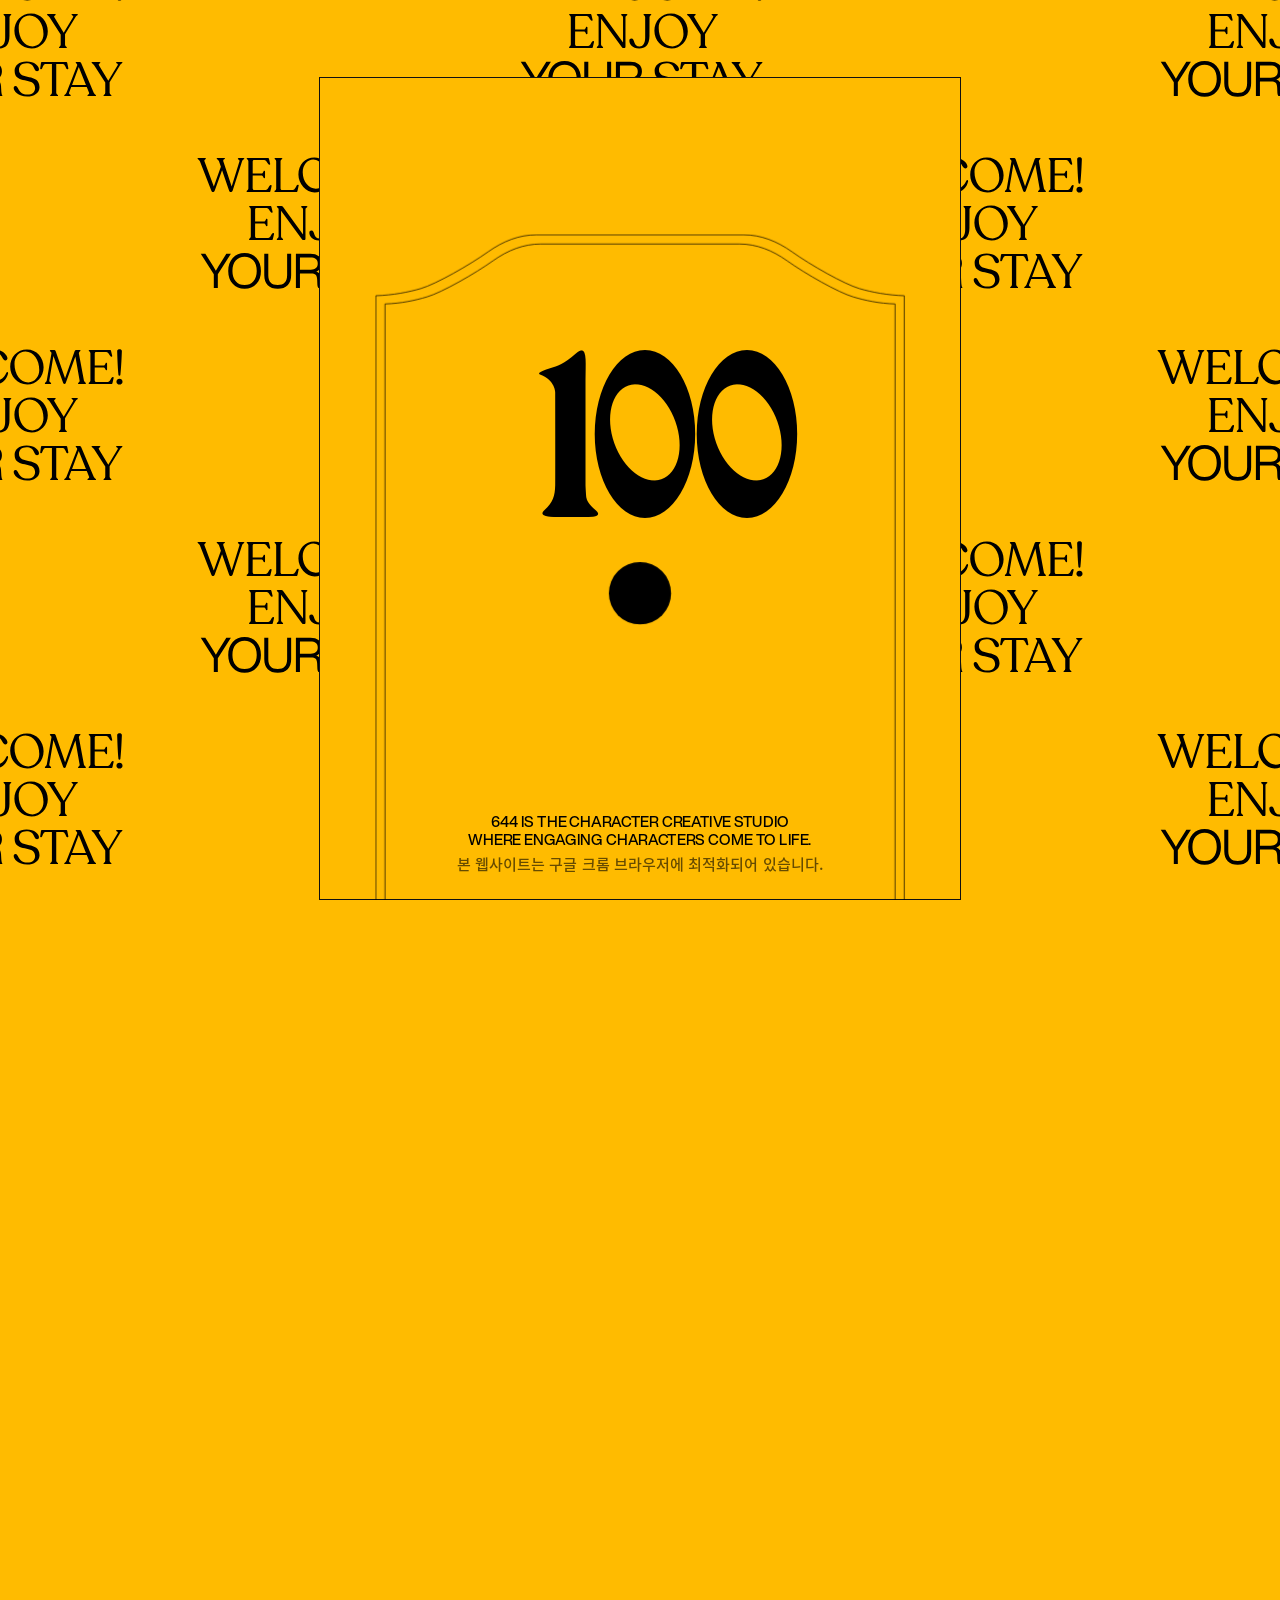
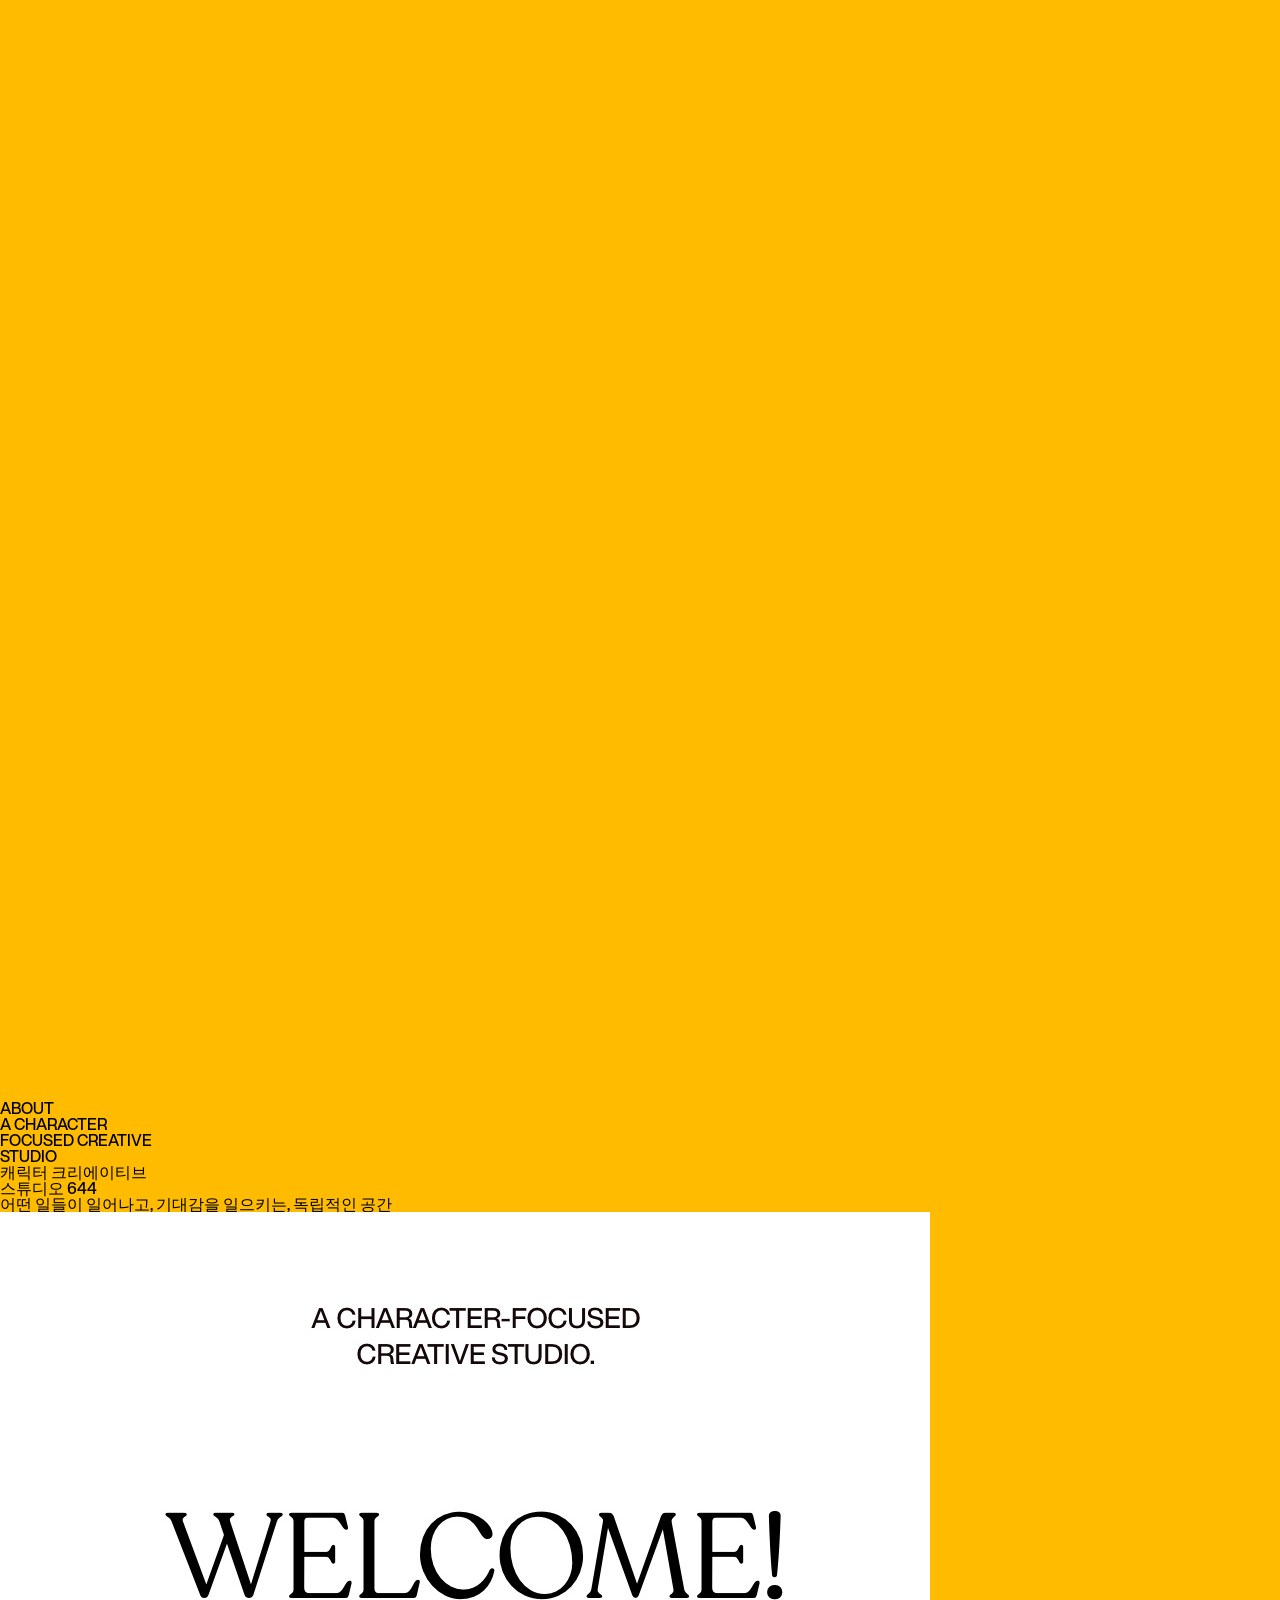
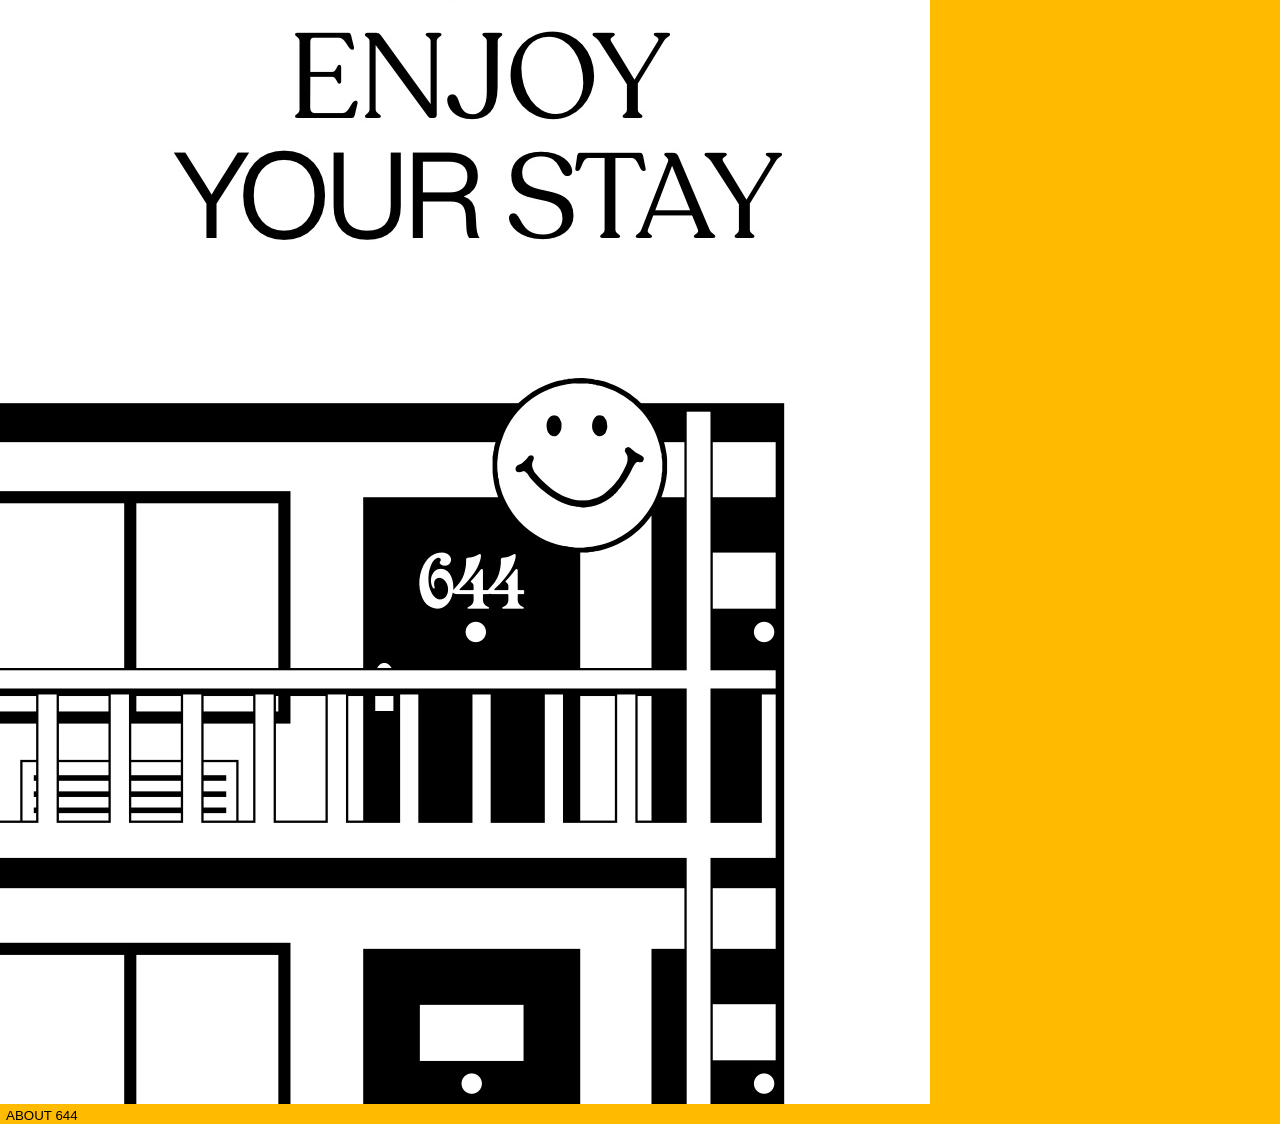
==== html/index.html @ 4eb68a04 "수정" ====
<!DOCTYPE html>
<html lang="KOR">
  <head>
    <meta charset="UTF-8" />
    <meta http-equiv="X-UA-Compatible" content="IE=edge" />
    <meta name="viewport" content="width=device-width, initial-scale=1.0" />
    <title>644</title>
    <!-- link-favicon -->
    <link rel="shortcut icon" href="../images/common/nc644-favicon.png" type="image/x-icon" />
    <!-- css-reset -->
    <link rel="stylesheet" href="../css/reset.css" />
    <!-- link-font -->

    <!-- link-css -->
    <link rel="stylesheet" href="../css/common.css" />
    <link rel="stylesheet" href="../css/layout.css" />
    <link rel="stylesheet" href="../css/main.css" />
    <!-- link-js -->
    <script src="../js/jquery-3.6.0.min.js"></script>
    <script src="../js/imagesloaded.pkgd.min.js"></script>
    <script src="../js/greensock/gsap.min.js"></script>
    <script src="../js/greensock/CSSRulePlugin.min.js"></script>
    <script src="../js/greensock/ScrollTrigger.min.js"></script>
    <script src="../js/opening.js" defer></script>
  </head>
  <body>
    <!-- header -->
    <header id="header">
      <nav id="gnb">
        <h1 class="blind">gnb</h1>
        <ul>
          <li>
            <a href="#" data-title="about"><span>about</span></a>
          </li>
          <li>
            <a href="#" data-title="mission"><span>mission</span></a>
          </li>
          <li>
            <a href="#" data-title="work"><span>work</span></a>
          </li>
          <li>
            <a href="#" data-title="(shop↗)"><span>(shop↗)</span></a>
          </li>
        </ul>
      </nav>
      <p id="date">check-in<span></span></p>
      <div class="language">
        <a href="#" data-title="(en)"><span>(en)</span></a>
      </div>
    </header>
    <!-- // header -->
    <main>
      <section id="mainVisual" class="section">
        <div class="bgAni">
          <canvas id="canvas"></canvas>
          <div class="bg"></div>
          <!-- <img src="../images/main/nc644-intro-door-wrap.svg" alt="" /> -->
        </div>
        <div class="contents">
          <div class="count">
            <div class="count100">
              <div class="num">000</div>
            </div>
            <ul class="count644">
              <div class="numWrap">
                <li class="num before">1</li>
                <li class="num">6</li>
              </div>
              <div class="numWrap">
                <li class="num before">0</li>
                <li class="num">4</li>
              </div>
              <div class="numWrap">
                <li class="num before">0</li>
                <li class="num">4</li>
              </div>
            </ul>
          </div>
          <div class="dot"></div>
          <div class="guideTxt">
            <p class="loading">loading</p>
            <p class="scrollDown">scroll down</p>
          </div>
          <div class="arrow"></div>
          <div class="bottomTxt">
            <p>
              644 is the character creative studio <br />
              where engaging characters come to life.
            </p>
            <p class="notice">본 웹사이트는 구글 크롬 브라우저에 최적화되어 있습니다.</p>
          </div>
          <img src="../images/main/nc644-intro-door.svg" alt="" />
        </div>
      </section>
      <section id="about" class="section">
        <div class="inner">
          <div class="titleBox">
            <h2 class="title">ABOUT</h2>
            <h3>
              A character <br />
              focused creative <br />
              studio
            </h3>
            <h4>
              캐릭터 크리에이티브 <br />
              스튜디오 644
            </h4>
          </div>
          <p>어떤 일들이 일어나고, 기대감을 일으키는, 독립적인 공간</p>
          <div class="contentsBox">
            <div class="imgBox"><img src="../images/main/nc644-card-bg.jpg" alt="" /></div>
            <div class="btns">
              <button class="btn"><a href="">ABOUT 644</a></button>
            </div>
          </div>
        </div>
      </section>
    </main>
    <script>
      const wt = $(window).scrollTop();
      // add class to header, bgAni
      // bg gsap이 끝나면 on mainvisual 밖이면 off bg gsap이 반복되면 off
      function headerOn() {
        $("#header").addClass("on");
        $("#mainVisual").addClass("off");
      }
      // remove class to header, bgAni
      function headerOff() {
        $("#header").removeClass("on");
        $("#mainVisual").removeClass("off");
      }
      // header date
      const dateDom = $("#date");
      const now = new Date();
      const month = now.getMonth();
      const date = now.getDate();
      // add 0 forward date
      function addZero(num) {
        return num < 10 ? "0" + num : "" + num;
      }
      // monthArray
      const monthList = ["January", "Fabruary", "March", "April", "May", "June", "July", "Auguest", "September", "October", "November", "December"];
      dateDom.html(`check-in </br> <span>${addZero(date)} ${monthList[month]} (KST)</span>`);

      // opening count
      const count100 = $("#mainVisual .count100 .num");
      const count = {
        count100: 100,
      };
      // add 0 for count. 숫자, 자릿수 정하기
      function fillZero(num, width) {
        let n = num + ""; // num change to string
        return n.length >= width ? n : new Array(width - n.length + 1).join("0") + n;
        // 숫자 길이가 자릿수보다 크가나 같으면 숫자 출력
        // 그렇지 않다면, 자릿수에서 숫자 길이를 뺀 숫자만 큼 배열에 0을 추가
      }
      const countTL = gsap.timeline();
      gsap.defaults({
        duration: 1,
        ease: "circ.inout",
      });
      countTL
        .from(count, {
          count100: 0,
          duration: 3,
          ease: "linear",
          onUpdate: function () {
            count100.text(fillZero(Math.round(count.count100), 3));
            $("body").css("overflow", "hidden");
          },
          onComplete: () => {
            count100.css({ opacity: 0 });
            $("#mainVisual .numWrap .before").css({ opacity: 1 });
          },
        })
        .to("#mainVisual .count644 .numWrap", {
          y: -100,
          delay: 0.5,
          stagger: {
            each: 0.5,
          },
          onComplete: function () {
            $("body").css("overflow-y", "auto"); // 644 등장 후, 스크롤
          },
        })
        .to("#mainVisual .loading", {
          opacity: 0,
          ease: "none",
          duration: 0.1,
        })
        .to("#mainVisual .scrollDown", {
          opacity: 1,
          ease: "none",
          duration: 0.1,
          delay: 0.1,
        });

      // opening door
      const bgWrap = $("#mainVisual .bgAni img");
      const openingDoorTL = gsap.timeline({
        scrollTrigger: {
          trigger: "#mainVisual",
          // markers: true,
          pin: true,
          scrub: 1,
          start: "top top",
          end: "bottom+=100% top",
          onLeave: () => {
            headerOff();
          },
        },
      });
      openingDoorTL
        .addLabel("hide")
        .to(
          ".guideTxt",
          {
            opacity: 0,
            duration: 0.1,
            ease: "none",
          },
          "hide"
        )
        .to(
          ".arrow",
          {
            opacity: 0,
            duration: 0.1,
            ease: "none",
          },
          "hide"
        )
        .to(
          ".notice",
          {
            opacity: 0,
            duration: 0.1,
            ease: "none",
          },
          "hide"
        )
        .addLabel("openingChange")
        .to(
          "#mainVisual .bg",
          {
            width: "100%",
            height: "100%",
            marginLeft: "-50%",
            duration: 3,
            onComplete: () => {
              headerOn();
            },
          },
          "openingChange"
        )
        .to(
          $("#mainVisual .count"),
          {
            y: -50,
            scale: 2.5,
          },
          "openingChange"
        )
        .to(
          $("#mainVisual .dot"),
          {
            scale: 2.5,
            y: 120,
          },
          "openingChange"
        )
        .to(
          ".bottomTxt",
          {
            scale: 1.3,
          },
          "openingChange"
        )
        .to(
          "#mainVisual .contents img",
          {
            scale: 1.6,
            y: 390,
          },
          "openingChange"
        )
        .addLabel("afterOpening")
        .to(
          "#mainVisual .contents img",
          {
            y: -1500,
            onReverseComplete: () => {
              headerOff();
            },
          },
          "afterOpening"
        )
        .to(
          "#mainVisual .count644",
          {
            color: "rgba(255, 255, 255, 0.3)",
          },
          "afterOpening"
        )
        .to(
          "#mainVisual .dot",
          {
            backgroundColor: "rgba(255, 255, 255, 0.3)",
          },
          "afterOpening"
        );

      // ScrollTrigger.create({
      //   trigger: "#mainVisual .bg",
      //   start: "bottom+=60% 1%",
      //   end: "bottom+=200% 0%",
      //   markers: true,
      //   toggleClass: { targets: "#header", className: "on" },
      // });
    </script>
  </body>
</html>
---- css/common.css ----
.blind {
  display: none;
}
---- css/layout.css ----
@font-face {
  font-family: "644Number";
  src: url("../font/644RoomNumber.woff2") format("woff2");
}
@font-face {
  font-family: "HelveticaMedium";
  src: url("../font/HelveticaNowDisplayMedium.woff2") format("woff2");
}
@font-face {
  font-family: "HelveticaRegular";
  src: url("../font/HelveticaNowDisplayRegular.woff2") format("woff2");
}
@font-face {
  font-family: "NotoSansKR-Bold";
  src: url("../font/NotoSansKR-Bold.woff2") format("woff2");
}
@font-face {
  font-family: "NotoSansKR-Medium";
  src: url("../font/NotoSansKR-Medium.woff2") format("woff2");
}
@font-face {
  font-family: "RecoletRegular";
  src: url("../font/RecoletaRegular.woff2") format("woff2");
}
body {
  font-family: "HelveticaMedium", "Arial", sans-serif;
  word-break: keep-all;
  text-transform: uppercase;
  overflow: hidden;
}

#header {
  transform: translateY(-100px);
  opacity: 0;
  display: flex;
  justify-content: space-between;
  width: 100%;
  position: fixed;
  z-index: 999;
  padding: 50px;
  font-size: 18px;
  font-weight: 500;
}
#header #date {
  position: absolute;
  left: 50%;
  line-height: 1.5;
  transform: translateX(-50%);
  text-align: center;
}
#header .language {
  overflow: hidden;
}
#header .language a:after {
  display: inline-block;
  position: absolute;
  top: 0;
  right: 100%;
  content: attr(data-title);
}
#header a {
  display: inline-block;
  position: relative;
}
#header a:hover {
  color: #fc0000;
  animation: gnbMove 1.2s linear infinite forwards;
}
#header a:hover::after {
  animation: gnbMove 1.2s linear infinite forworads;
}
#header a span {
  display: block;
  margin-left: 5px;
}
#header.on {
  opacity: 1;
  transform: translateY(0);
}

#gnb ul {
  display: flex;
}
#gnb ul > li {
  overflow: hidden;
  margin-right: 50px;
}
#gnb ul > li:nth-child(1) a::after {
  display: inline-block;
  position: absolute;
  top: 0;
  right: 100%;
  content: attr(data-title);
}
#gnb ul > li:nth-child(2) a::after {
  display: inline-block;
  position: absolute;
  top: 0;
  right: 100%;
  content: attr(data-title);
}
#gnb ul > li:nth-child(3) a::after {
  display: inline-block;
  position: absolute;
  top: 0;
  right: 100%;
  content: attr(data-title);
}
#gnb ul > li:nth-child(4) a::after {
  display: inline-block;
  position: absolute;
  top: 0;
  right: 100%;
  content: attr(data-title);
}

@keyframes gnbMove {
  0% {
    right: 0%;
  }
  100% {
    right: -100%;
  }
}
---- css/main.css ----
@font-face {
  font-family: "644Number";
  src: url("../font/644RoomNumber.woff2") format("woff2");
}
@font-face {
  font-family: "HelveticaMedium";
  src: url("../font/HelveticaNowDisplayMedium.woff2") format("woff2");
}
@font-face {
  font-family: "HelveticaRegular";
  src: url("../font/HelveticaNowDisplayRegular.woff2") format("woff2");
}
@font-face {
  font-family: "NotoSansKR-Bold";
  src: url("../font/NotoSansKR-Bold.woff2") format("woff2");
}
@font-face {
  font-family: "NotoSansKR-Medium";
  src: url("../font/NotoSansKR-Medium.woff2") format("woff2");
}
@font-face {
  font-family: "RecoletRegular";
  src: url("../font/RecoletaRegular.woff2") format("woff2");
}
body {
  background-color: #ffbb00;
}

#canvas {
  width: 100%;
  height: 100vh;
  position: absolute;
  left: 0;
  top: 0;
}

#mainVisual {
  width: 100vw;
  height: 100vh;
  overflow: hidden;
  background-color: #ffbb00;
}
#mainVisual.off .bgAni {
  opacity: 0;
}
#mainVisual .bgAni {
  width: 100%;
  height: 100%;
  overflow: hidden;
}
#mainVisual .bgAni .bg {
  border: 1px solid #111;
  background-color: #ffbb00;
  width: 580px;
  height: 815px;
  bottom: 0;
  left: 50%;
  margin-left: -290px;
  position: absolute;
  -o-object-fit: cover;
     object-fit: cover;
}
#mainVisual .contents .count {
  width: 300px;
  height: 160px;
  padding: 0 30px;
  overflow: hidden;
  position: absolute;
  top: 50%;
  left: 50%;
  transform: translate(-50%, -50%);
  font-size: 184px;
  font-family: "644Number";
  font-weight: 500;
  display: flex;
  justify-content: center;
  letter-spacing: -4px;
}
#mainVisual .contents .count .count100 {
  position: absolute;
  top: -10%;
}
#mainVisual .contents .count .count644 {
  position: absolute;
  top: 50%;
  left: 50%;
  transform: translate(-50%, -50%);
  display: flex;
  justify-content: center;
}
#mainVisual .contents .count .count644 .numWrap {
  display: flex;
  flex-direction: column;
  align-items: center;
  transform: translateY(25%);
}
#mainVisual .contents .count .count644 .numWrap:nth-child(1) {
  align-items: end;
  text-align: right;
}
#mainVisual .contents .count .count644 .numWrap .before {
  opacity: 0;
}
#mainVisual .contents .dot {
  width: 45px;
  height: 45px;
  border-radius: 100%;
  background-color: #000;
  position: absolute;
  left: 50%;
  transform: translateX(-50%);
  top: 60%;
}
#mainVisual .contents .guideTxt {
  position: relative;
  font-size: 18px;
  font-weight: 500;
  text-align: center;
  overflow: hidden;
  width: 100%;
  height: 20px;
  position: absolute;
  left: 50%;
  transform: translateX(-50%);
  bottom: 25%;
}
#mainVisual .contents .guideTxt .loading,
#mainVisual .contents .guideTxt .scrollDown {
  width: 100%;
  display: inline-block;
  position: absolute;
}
#mainVisual .contents .guideTxt .loading {
  position: absolute;
  top: 0;
  left: 50%;
  transform: translateX(-50%);
}
#mainVisual .contents .guideTxt .scrollDown {
  opacity: 0;
  -webkit-animation: moveTxtVertical 0.8s linear infinite both;
          animation: moveTxtVertical 0.8s linear infinite both;
}
#mainVisual .contents .guideTxt .scrollDown::after {
  content: "SCROLL DOWN";
  position: absolute;
  display: block;
  font-size: 18px;
  position: absolute;
  left: 50%;
  transform: translateX(-50%);
  bottom: 100%;
}
#mainVisual .contents .bottomTxt {
  position: absolute;
  left: 50%;
  transform: translateX(-50%);
  bottom: 30px;
  text-align: center;
  line-height: 1.2;
  font-size: 14px;
}
#mainVisual .contents .bottomTxt .notice {
  margin-top: 5px;
  font-family: "NotoSansKR-Medium", sans-serif;
  color: rgba(0, 0, 0, 0.6);
}
#mainVisual .contents .arrow {
  width: 32px;
  height: 32px;
  position: absolute;
  left: 50%;
  transform: translateX(-50%);
  bottom: 17%;
  background-image: url("../images/main/nc644-bul-arrow.png");
  background-size: contain;
  background-repeat: no-repeat;
  background-position: 50% 50%;
}
#mainVisual .contents img {
  position: absolute;
  left: 50%;
  transform: translateX(-50%);
  top: 23.5%;
  z-index: 2;
  width: 460px;
}

@-webkit-keyframes moveTxtVertical {
  0% {
    transform: translate(-50%, 0);
  }
  100% {
    transform: translate(-50%, 100%);
  }
}

@keyframes moveTxtVertical {
  0% {
    transform: translate(-50%, 0);
  }
  100% {
    transform: translate(-50%, 100%);
  }
}
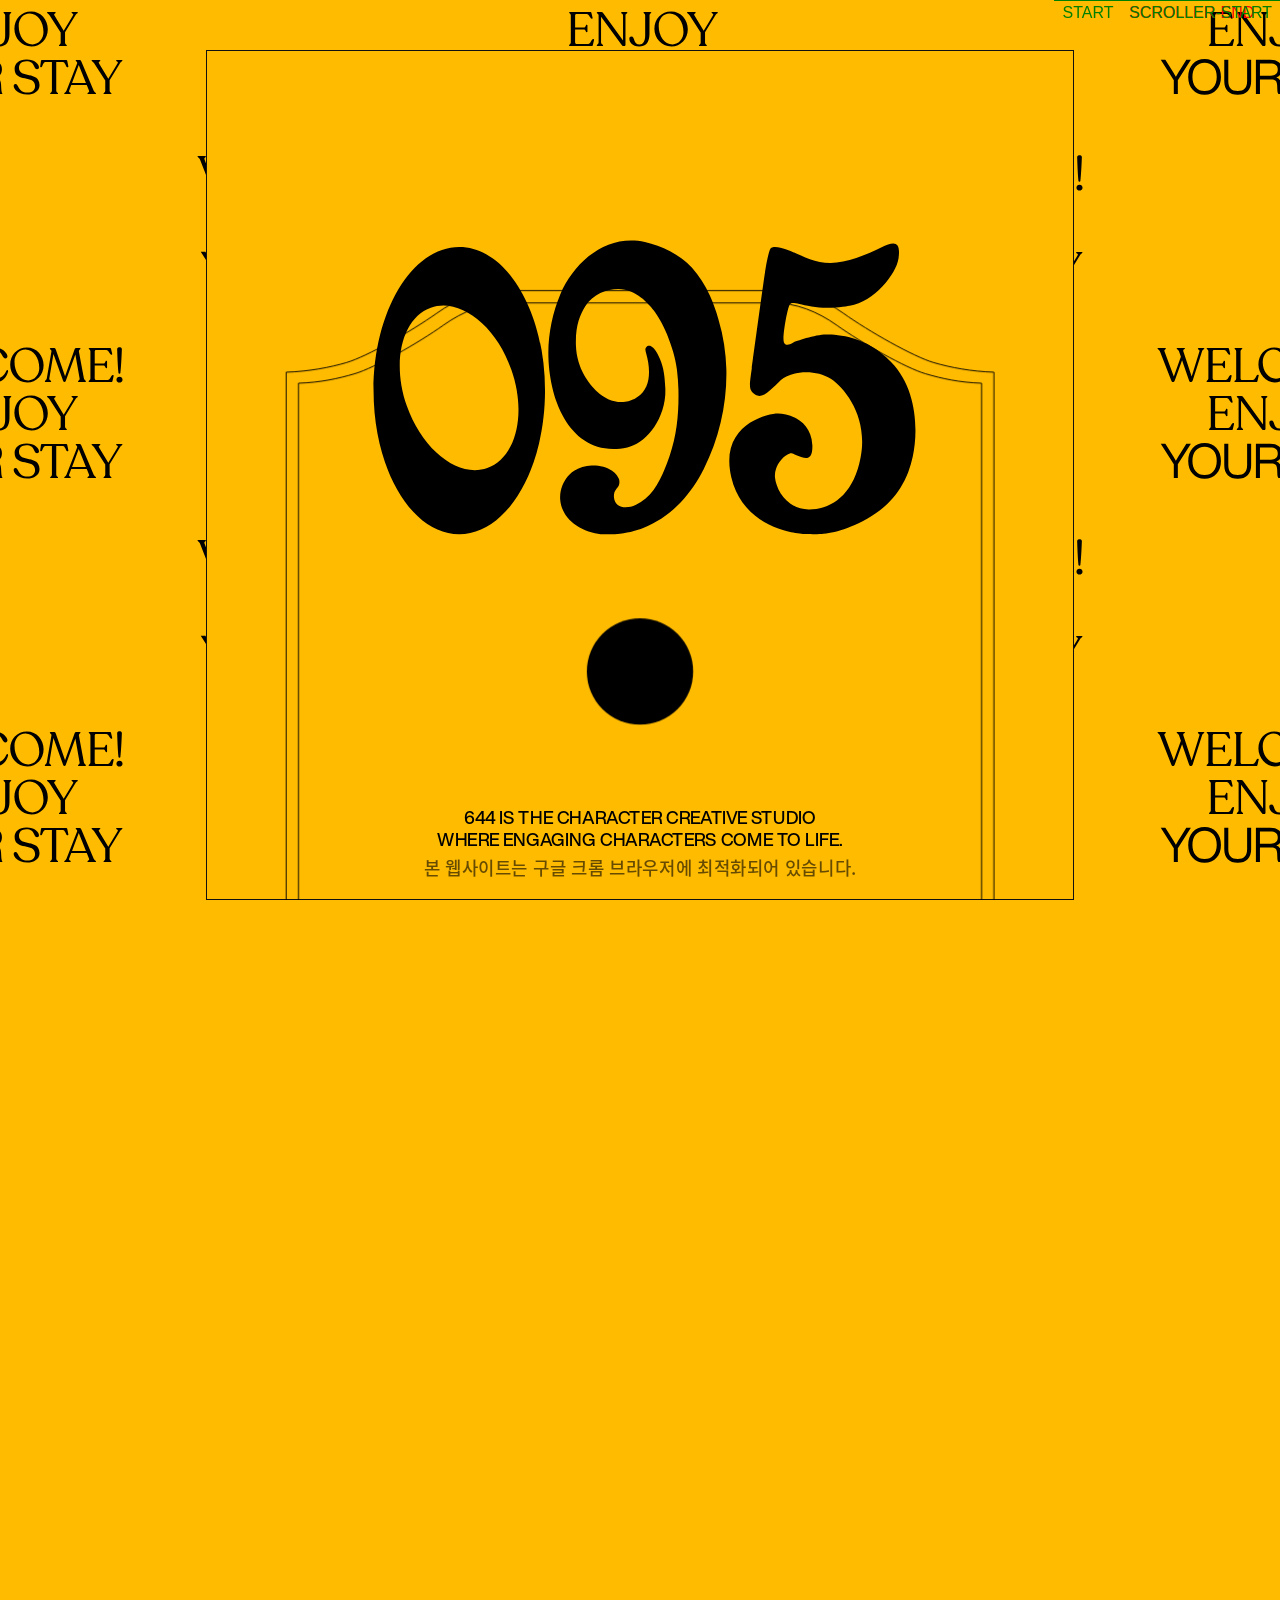
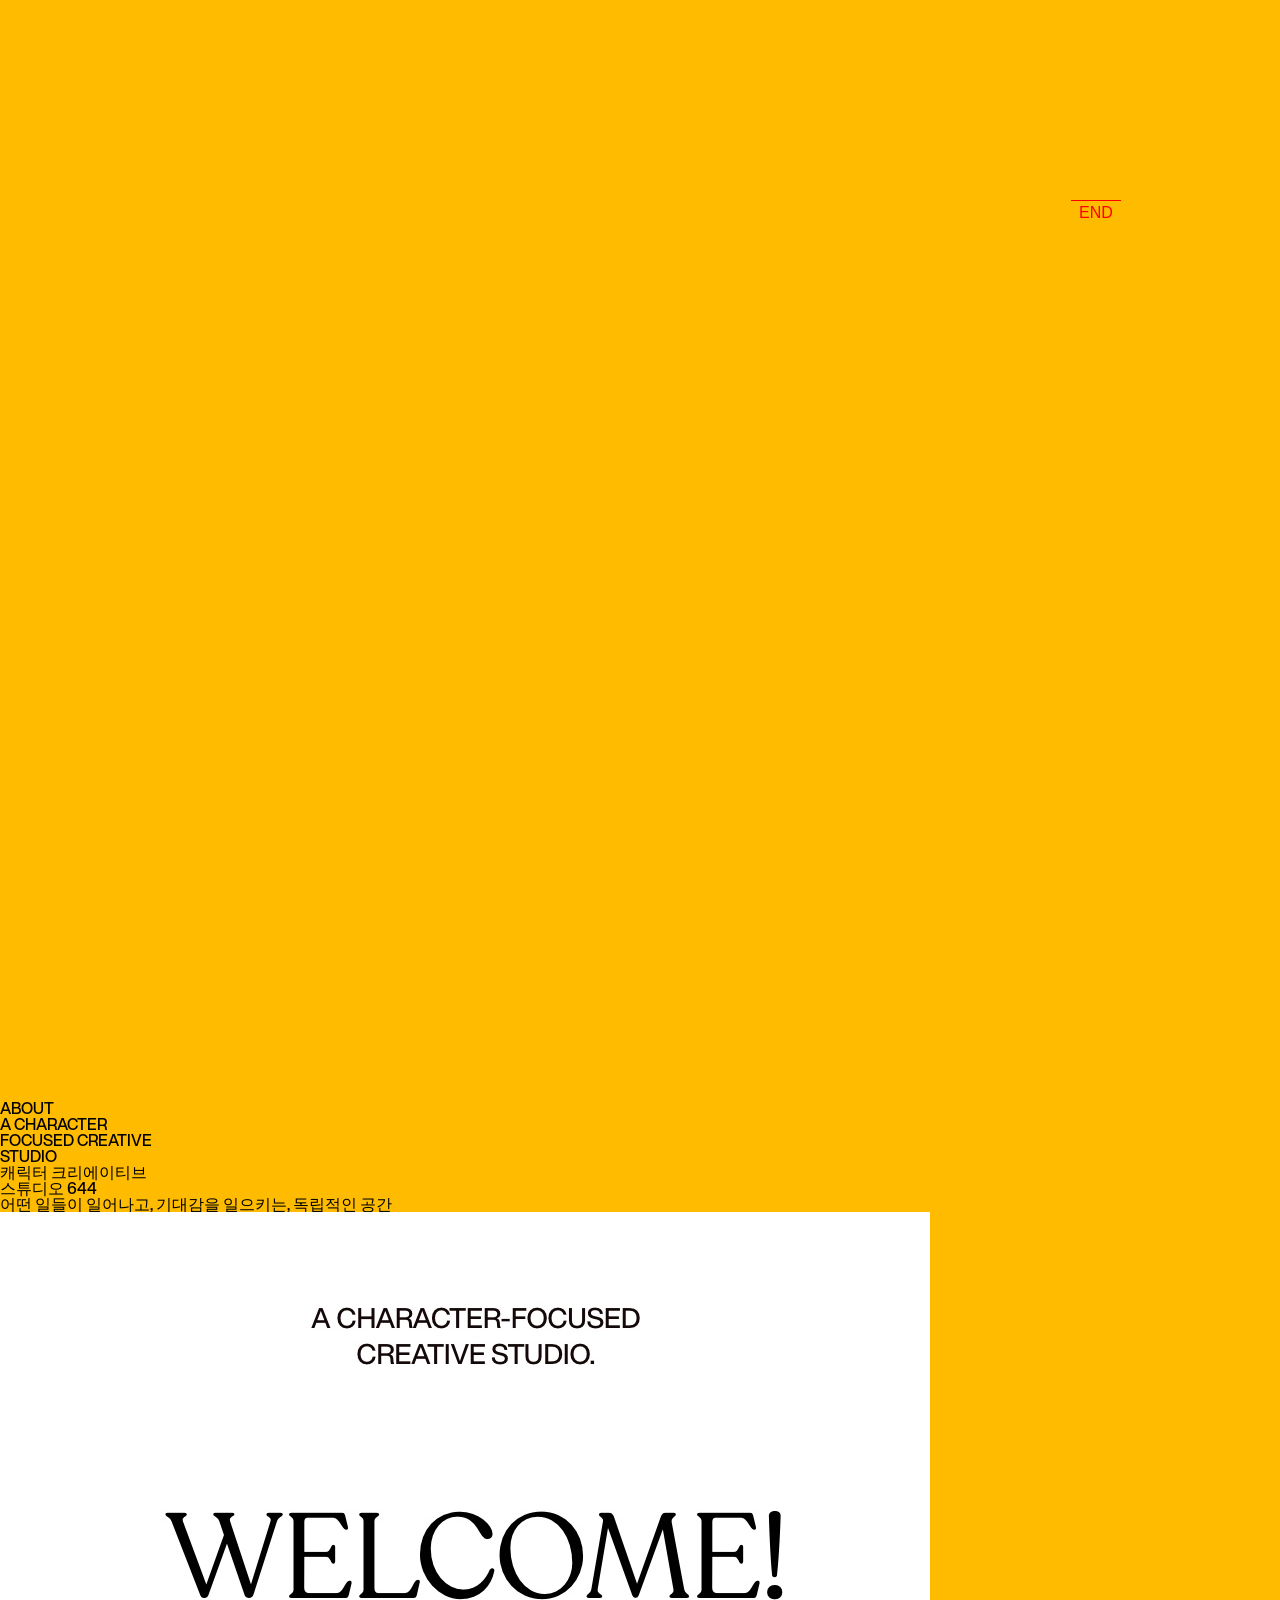
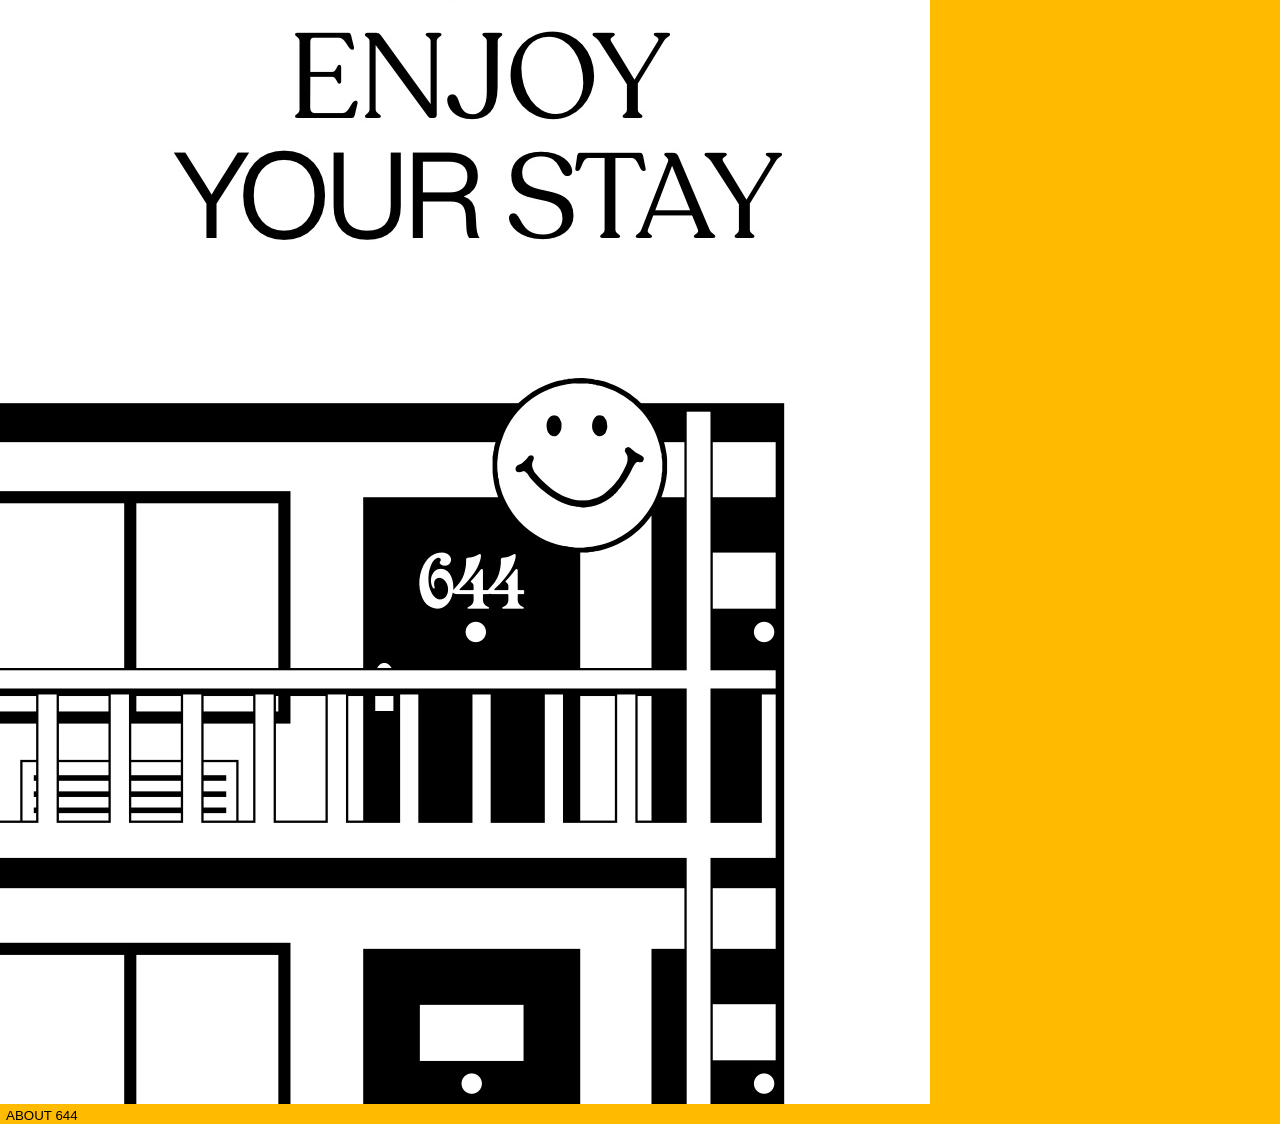
==== commit 607f37c1: "수정" ====
--- a/html/index.html
+++ b/html/index.html
@@ -200,13 +200,13 @@
       const openingDoorTL = gsap.timeline({
         scrollTrigger: {
           trigger: "#mainVisual",
-          // markers: true,
+          markers: true,
           pin: true,
           scrub: 1,
           start: "top top",
           end: "bottom+=100% top",
           onLeave: () => {
-            headerOff();
+            $("#header").removeClass("on");
           },
         },
       });
@@ -254,7 +254,7 @@
           "openingChange"
         )
         .to(
-          $("#mainVisual .count"),
+          "#mainVisual .count",
           {
             y: -50,
             scale: 2.5,
@@ -262,7 +262,7 @@
           "openingChange"
         )
         .to(
-          $("#mainVisual .dot"),
+          "#mainVisual .dot",
           {
             scale: 2.5,
             y: 120,
@@ -296,6 +296,14 @@
           "afterOpening"
         )
         .to(
+          "#mainVisual .bottomTxt",
+          {
+            y: -1000,
+            delay: 0.2,
+          },
+          "afterOpening"
+        )
+        .to(
           "#mainVisual .count644",
           {
             color: "rgba(255, 255, 255, 0.3)",
@@ -309,14 +317,6 @@
           },
           "afterOpening"
         );
-
-      // ScrollTrigger.create({
-      //   trigger: "#mainVisual .bg",
-      //   start: "bottom+=60% 1%",
-      //   end: "bottom+=200% 0%",
-      //   markers: true,
-      //   toggleClass: { targets: "#header", className: "on" },
-      // });
     </script>
   </body>
 </html>
--- a/css/main.css
+++ b/css/main.css
@@ -75,9 +75,10 @@
   display: flex;
   justify-content: center;
   letter-spacing: -4px;
+  position: fixed;
 }
 #mainVisual .contents .count .count100 {
-  position: absolute;
+  position: fixed;
   top: -10%;
 }
 #mainVisual .contents .count .count644 {
@@ -85,6 +86,7 @@
   top: 50%;
   left: 50%;
   transform: translate(-50%, -50%);
+  position: fixed;
   display: flex;
   justify-content: center;
 }
@@ -109,6 +111,7 @@
   position: absolute;
   left: 50%;
   transform: translateX(-50%);
+  position: fixed;
   top: 60%;
 }
 #mainVisual .contents .guideTxt {
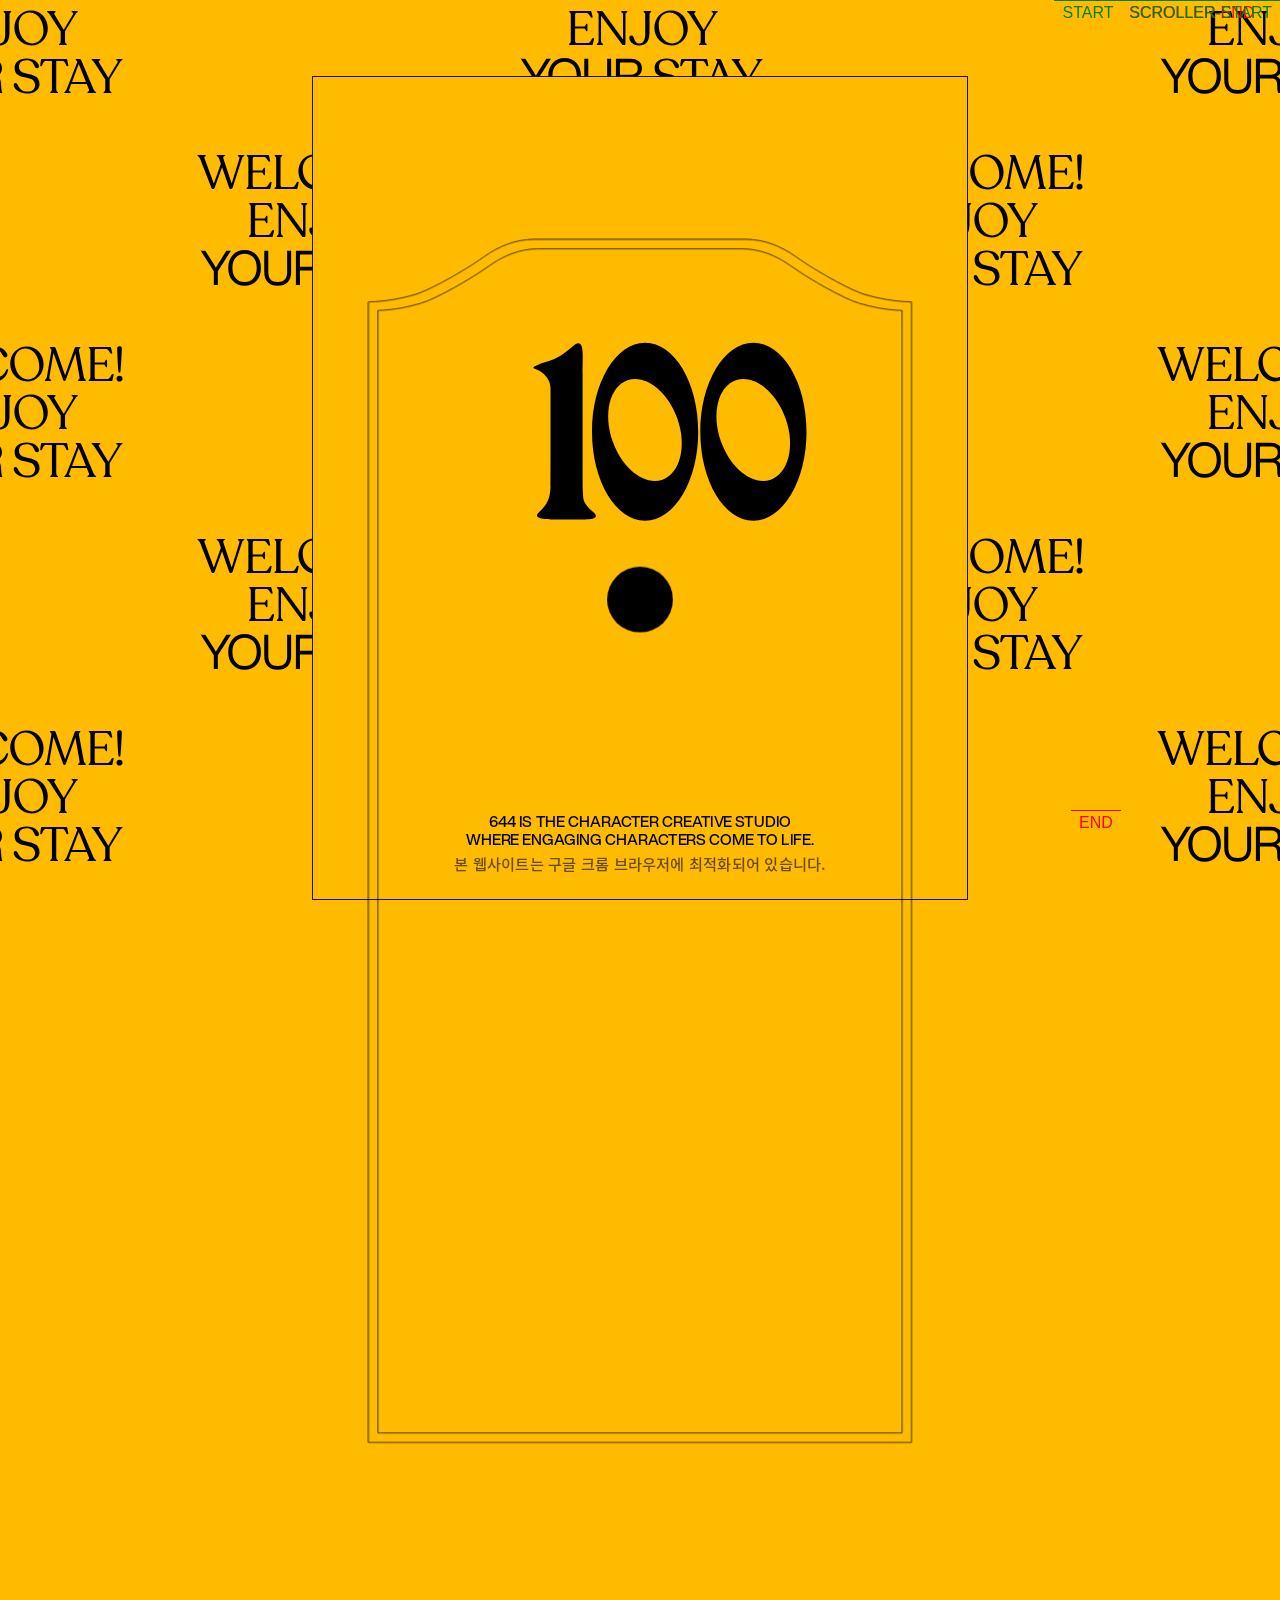
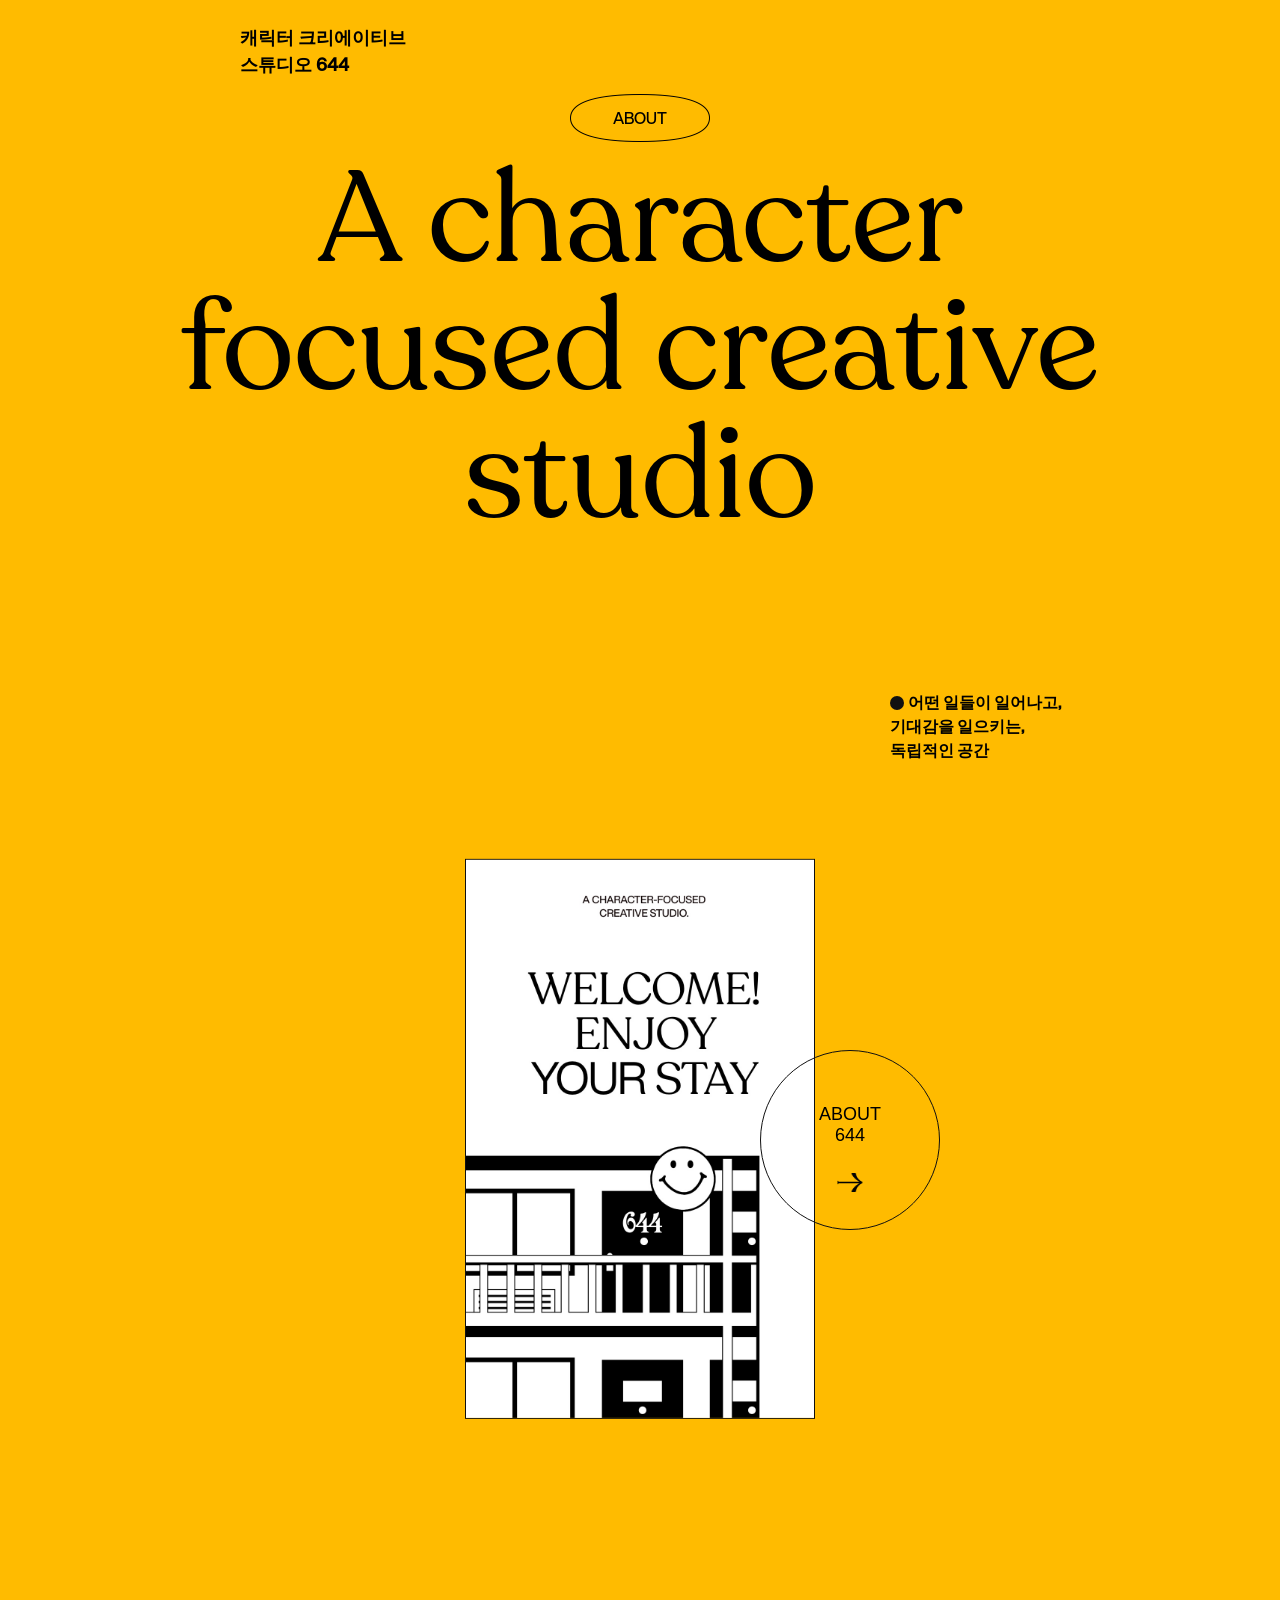
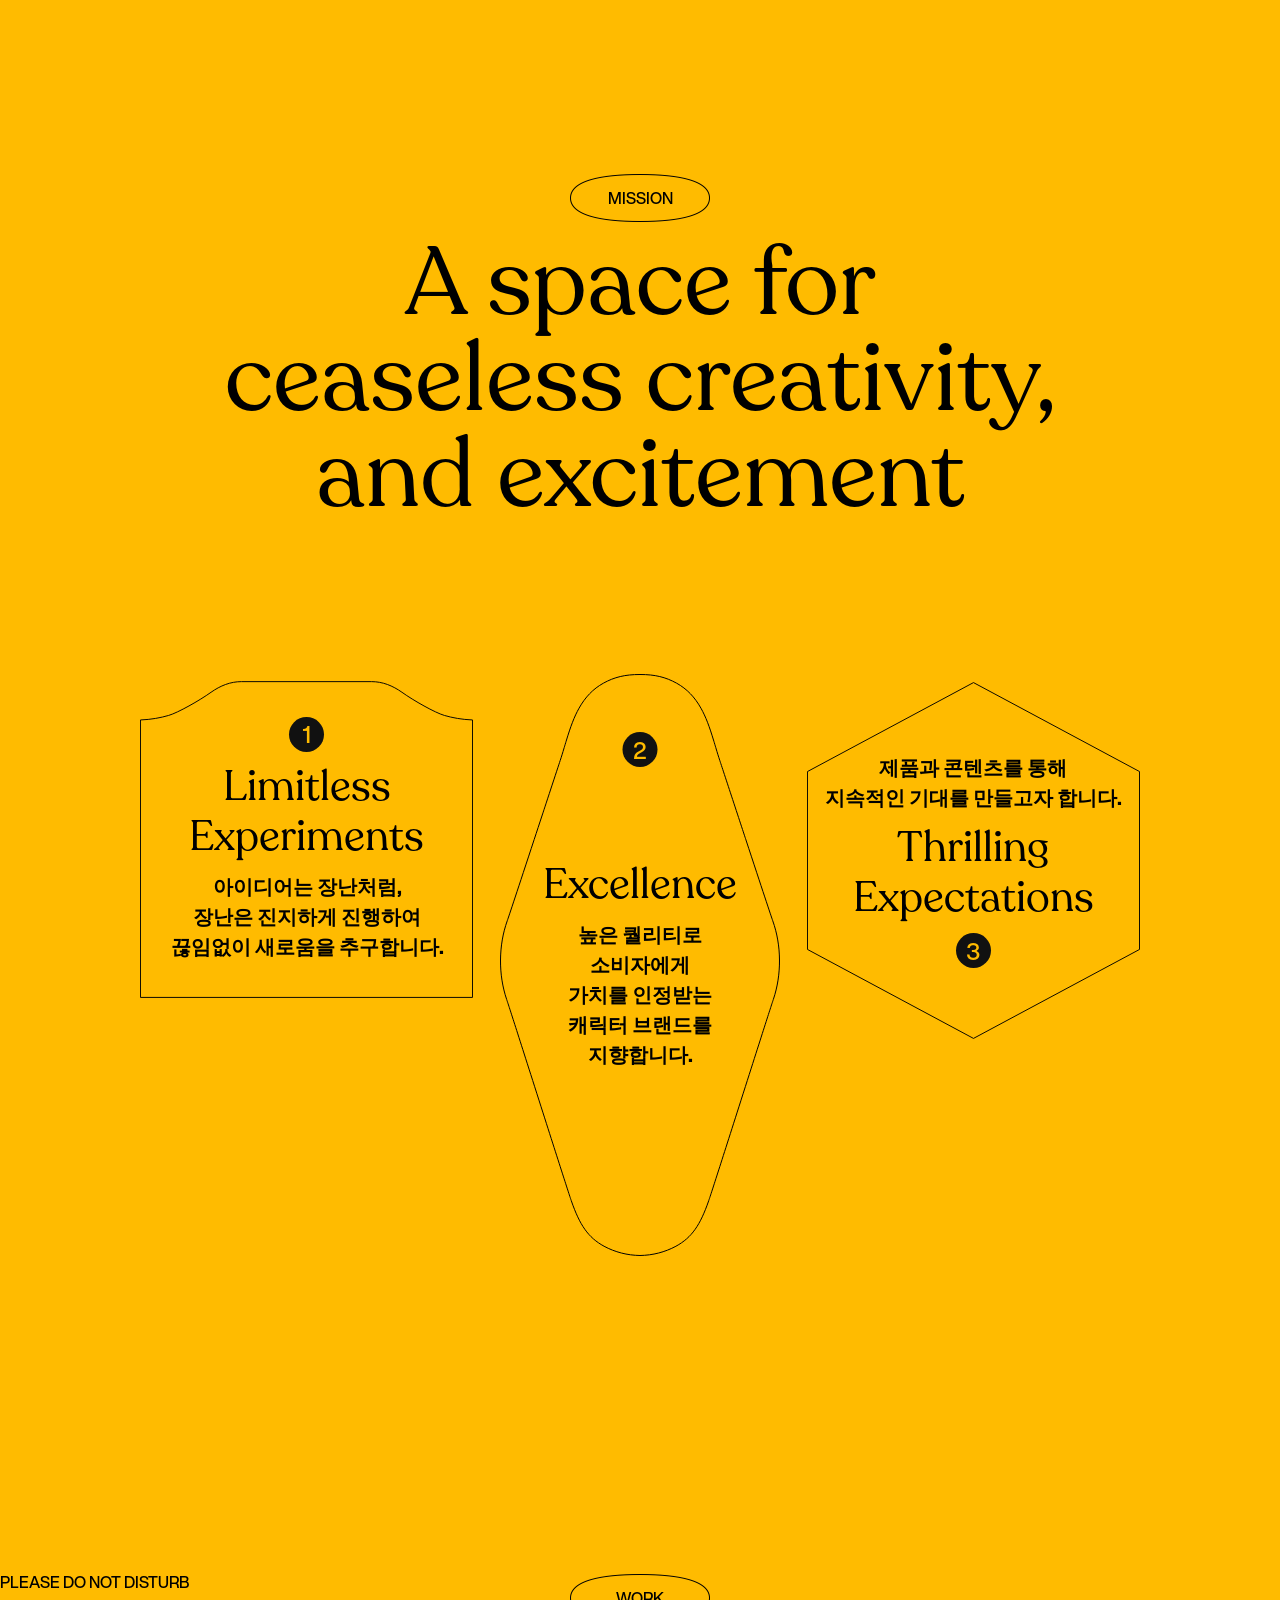
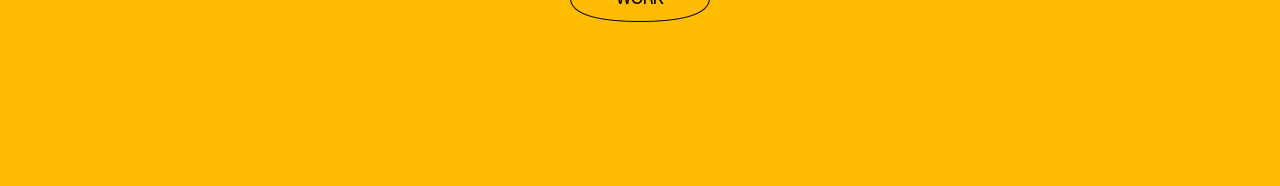
==== commit fdd1d57e: "수정" ====
--- a/html/index.html
+++ b/html/index.html
@@ -110,14 +110,71 @@
           <div class="contentsBox">
             <div class="imgBox"><img src="../images/main/nc644-card-bg.jpg" alt="" /></div>
             <div class="btns">
-              <button class="btn"><a href="">ABOUT 644</a></button>
+              <button>
+                <a href="" class="btn">ABOUT 644</a>
+              </button>
             </div>
           </div>
+        </div>
+      </section>
+      <section id="mission" class="section">
+        <div class="inner">
+          <div class="titleBox">
+            <h2 class="title">MISSION</h2>
+            <h3>
+              A space for <br />
+              ceaseless creativity, <br />
+              and excitement
+            </h3>
+          </div>
+          <div class="contentsBox">
+            <ul class="list">
+              <li>
+                <span class="listNum">1</span>
+                <h4 class="subTitle">
+                  Limitless <br />
+                  Experiments
+                </h4>
+                <p class="desc">아이디어는 장난처럼,<br />장난은 진지하게 진행하여<br />끊임없이 새로움을 추구합니다.</p>
+              </li>
+              <li>
+                <span class="listNum">2</span>
+                <h4 class="subTitle">Excellence</h4>
+                <p class="desc">
+                  높은 퀄리티로 <br />
+                  소비자에게 <br />
+                  가치를 인정받는 <br />
+                  캐릭터 브랜드를 <br />
+                  지향합니다.
+                </p>
+              </li>
+              <li>
+                <span class="listNum">3</span>
+                <h4 class="subTitle">
+                  Thrilling <br />
+                  Expectations
+                </h4>
+                <p class="desc">
+                  제품과 콘텐츠를 통해 <br />
+                  지속적인 기대를 만들고자 합니다.
+                </p>
+              </li>
+            </ul>
+          </div>
+        </div>
+      </section>
+      <div class="marquee">
+        <span>PLEASE DO NOT DISTURB</span>
+      </div>
+      <section id="doguri" class="section">
+        <div class="titleBox">
+          <h2 class="title">WORK</h2>
         </div>
       </section>
     </main>
     <script>
       const wt = $(window).scrollTop();
+      const arrow = $(".arrowImg");
       // add class to header, bgAni
       // bg gsap이 끝나면 on mainvisual 밖이면 off bg gsap이 반복되면 off
       function headerOn() {
@@ -154,6 +211,7 @@
         // 숫자 길이가 자릿수보다 크가나 같으면 숫자 출력
         // 그렇지 않다면, 자릿수에서 숫자 길이를 뺀 숫자만 큼 배열에 0을 추가
       }
+
       const countTL = gsap.timeline();
       gsap.defaults({
         duration: 1,
@@ -204,7 +262,7 @@
           pin: true,
           scrub: 1,
           start: "top top",
-          end: "bottom+=100% top",
+          end: "bottom-=10% top",
           onLeave: () => {
             $("#header").removeClass("on");
           },
--- a/css/main.css
+++ b/css/main.css
@@ -24,20 +24,56 @@
 }
 body {
   background-color: #ffbb00;
+}
+
+.titleBox {
+  position: relative;
+  margin-bottom: 150px;
+  text-align: center;
+}
+.titleBox .title {
+  display: inline-block;
+  position: relative;
+  margin-bottom: 30px;
+  border-radius: 47%;
+}
+.titleBox .title:after {
+  width: 140px;
+  height: 50px;
+  display: block;
+  position: absolute;
+  content: "";
+  position: absolute;
+  top: 50%;
+  left: 50%;
+  transform: translate(-50%, -50%);
+  background-position: 50%;
+  background-image: url("../images/main/nc644-tit-bean-bg.png");
+  background-size: contain;
+  background-repeat: no-repeat;
+}
+.titleBox h3 {
+  font-family: "RecoletRegular";
+  font-size: 128px;
+  text-transform: none;
+}
+
+.inner {
+  width: 1000px;
+  margin: 0 auto;
 }
 
 #canvas {
   width: 100%;
   height: 100vh;
   position: absolute;
+  top: 0;
   left: 0;
-  top: 0;
 }
 
 #mainVisual {
   width: 100vw;
   height: 100vh;
-  overflow: hidden;
   background-color: #ffbb00;
 }
 #mainVisual.off .bgAni {
@@ -49,51 +85,51 @@
   overflow: hidden;
 }
 #mainVisual .bgAni .bg {
+  width: 580px;
+  height: 815px;
+  position: absolute;
+  bottom: 0;
+  left: 50%;
+  margin-left: -290px;
   border: 1px solid #111;
   background-color: #ffbb00;
-  width: 580px;
-  height: 815px;
-  bottom: 0;
-  left: 50%;
-  margin-left: -290px;
-  position: absolute;
   -o-object-fit: cover;
      object-fit: cover;
 }
 #mainVisual .contents .count {
+  display: flex;
+  justify-content: center;
   width: 300px;
   height: 160px;
+  position: fixed;
+  overflow: hidden;
   padding: 0 30px;
-  overflow: hidden;
+  font-family: "644Number";
+  font-size: 184px;
+  font-weight: 500;
+  letter-spacing: -4px;
   position: absolute;
   top: 50%;
   left: 50%;
   transform: translate(-50%, -50%);
-  font-size: 184px;
-  font-family: "644Number";
-  font-weight: 500;
-  display: flex;
-  justify-content: center;
-  letter-spacing: -4px;
-  position: fixed;
 }
 #mainVisual .contents .count .count100 {
   position: fixed;
   top: -10%;
 }
 #mainVisual .contents .count .count644 {
+  display: flex;
+  justify-content: center;
+  position: fixed;
   position: absolute;
   top: 50%;
   left: 50%;
   transform: translate(-50%, -50%);
-  position: fixed;
-  display: flex;
-  justify-content: center;
 }
 #mainVisual .contents .count .count644 .numWrap {
   display: flex;
+  align-items: center;
   flex-direction: column;
-  align-items: center;
   transform: translateY(25%);
 }
 #mainVisual .contents .count .count644 .numWrap:nth-child(1) {
@@ -106,31 +142,31 @@
 #mainVisual .contents .dot {
   width: 45px;
   height: 45px;
+  position: fixed;
+  top: 60%;
   border-radius: 100%;
   background-color: #000;
   position: absolute;
   left: 50%;
   transform: translateX(-50%);
-  position: fixed;
-  top: 60%;
 }
 #mainVisual .contents .guideTxt {
-  position: relative;
+  width: 100%;
+  height: 20px;
+  position: relative;
+  bottom: 25%;
+  overflow: hidden;
   font-size: 18px;
   font-weight: 500;
   text-align: center;
-  overflow: hidden;
-  width: 100%;
-  height: 20px;
-  position: absolute;
-  left: 50%;
-  transform: translateX(-50%);
-  bottom: 25%;
+  position: absolute;
+  left: 50%;
+  transform: translateX(-50%);
 }
 #mainVisual .contents .guideTxt .loading,
 #mainVisual .contents .guideTxt .scrollDown {
+  display: inline-block;
   width: 100%;
-  display: inline-block;
   position: absolute;
 }
 #mainVisual .contents .guideTxt .loading {
@@ -145,23 +181,23 @@
           animation: moveTxtVertical 0.8s linear infinite both;
 }
 #mainVisual .contents .guideTxt .scrollDown::after {
+  display: block;
+  position: absolute;
+  bottom: 100%;
+  font-size: 18px;
   content: "SCROLL DOWN";
   position: absolute;
-  display: block;
-  font-size: 18px;
-  position: absolute;
-  left: 50%;
-  transform: translateX(-50%);
-  bottom: 100%;
+  left: 50%;
+  transform: translateX(-50%);
 }
 #mainVisual .contents .bottomTxt {
-  position: absolute;
-  left: 50%;
-  transform: translateX(-50%);
   bottom: 30px;
+  font-size: 14px;
+  line-height: 1.2;
   text-align: center;
-  line-height: 1.2;
-  font-size: 14px;
+  position: absolute;
+  left: 50%;
+  transform: translateX(-50%);
 }
 #mainVisual .contents .bottomTxt .notice {
   margin-top: 5px;
@@ -171,22 +207,210 @@
 #mainVisual .contents .arrow {
   width: 32px;
   height: 32px;
-  position: absolute;
-  left: 50%;
-  transform: translateX(-50%);
   bottom: 17%;
+  position: absolute;
+  left: 50%;
+  transform: translateX(-50%);
+  background-position: 50% 50%;
   background-image: url("../images/main/nc644-bul-arrow.png");
   background-size: contain;
   background-repeat: no-repeat;
-  background-position: 50% 50%;
 }
 #mainVisual .contents img {
-  position: absolute;
-  left: 50%;
-  transform: translateX(-50%);
+  width: 460px;
   top: 23.5%;
   z-index: 2;
-  width: 460px;
+  position: absolute;
+  left: 50%;
+  transform: translateX(-50%);
+}
+
+#about {
+  margin-bottom: 200px;
+}
+#about .inner {
+  position: relative;
+}
+#about .inner .titleBox h4 {
+  position: absolute;
+  top: -20%;
+  left: 10%;
+  font-size: 18px;
+  font-weight: 600;
+  line-height: 1.5;
+  text-align: left;
+}
+#about .inner p {
+  display: inline-block;
+  width: 200px;
+  position: absolute;
+  right: 5%;
+  font-weight: 600;
+  line-height: 1.5;
+  text-indent: 18px;
+}
+#about .inner p::before {
+  top: 8%;
+  left: 0;
+  border-radius: 100%;
+  display: block;
+  position: absolute;
+  content: "";
+  display: block;
+  width: 14px;
+  height: 14px;
+  background-color: #111;
+}
+#about .inner .contentsBox {
+  height: 100vh;
+  position: relative;
+}
+#about .inner .contentsBox .imgBox {
+  width: 350px;
+  position: absolute;
+  top: 50%;
+  left: 50%;
+  transform: translate(-50%, -50%);
+}
+#about .inner .contentsBox .imgBox img {
+  width: 100%;
+  height: 100%;
+  border: 1px solid #111;
+  -o-object-fit: cover;
+     object-fit: cover;
+}
+#about .inner .contentsBox .btns {
+  position: absolute;
+  top: 50%;
+  right: 20%;
+  transform: translateY(-50%);
+}
+#about .inner .contentsBox .btns button {
+  display: flex;
+  justify-content: center;
+  align-items: center;
+  width: 180px;
+  height: 180px;
+  position: relative;
+  border: 1px solid #111;
+  transition: all 0.25s ease-in-out;
+  border-radius: 100%;
+}
+#about .inner .contentsBox .btns button:hover {
+  color: #ffbb00;
+  background-color: #f00;
+}
+#about .inner .contentsBox .btns button:hover .btn::after {
+  background-image: url("../images/main/nc644-bul-arrow-hover-yellow.png");
+}
+#about .inner .contentsBox .btns button .btn {
+  display: inline-block;
+  width: 80px;
+  margin-top: -30px;
+  font-size: 18px;
+  font-weight: 500;
+  text-align: center;
+}
+#about .inner .contentsBox .btns button .btn::after {
+  width: 25px;
+  height: 25px;
+  top: 65%;
+  left: 50%;
+  transform: rotate(-90deg) translateY(-50%);
+  transition: all 0.25s ease-in-out;
+  display: block;
+  position: absolute;
+  content: "";
+  background-size: contain;
+  background-repeat: no-repeat;
+  background-image: url("../images/main/nc644-bul-arrow.png");
+}
+
+#mission .titleBox h3 {
+  font-size: 96px;
+}
+#mission .contentsBox {
+  height: 100vh;
+}
+#mission .contentsBox .list {
+  display: flex;
+  height: 100%;
+}
+#mission .contentsBox .list > li {
+  display: flex;
+  justify-content: center;
+  align-items: center;
+  flex-direction: column;
+  flex-basis: 33.33%;
+  text-align: center;
+  text-transform: none;
+  position: relative;
+}
+#mission .contentsBox .list > li:nth-child(1) {
+  background-position: 50%;
+  background-image: url("../images/main/nc644-mission-bg-list01.svg");
+  background-repeat: no-repeat;
+  background-size: contain;
+}
+#mission .contentsBox .list > li:nth-child(2) {
+  background-position: 50%;
+  background-image: url("../images/main/nc644-mission-bg-list02.svg");
+  background-repeat: no-repeat;
+  background-size: contain;
+}
+#mission .contentsBox .list > li:nth-child(3) {
+  background-position: 50%;
+  background-image: url("../images/main/nc644-mission-bg-list03.svg");
+  background-repeat: no-repeat;
+  background-size: contain;
+}
+#mission .contentsBox .list > li:nth-child(1) {
+  height: 331px;
+}
+#mission .contentsBox .list > li:nth-child(1) .listNum {
+  margin-bottom: 10px;
+}
+#mission .contentsBox .list > li:nth-child(2) {
+  height: 582px;
+}
+#mission .contentsBox .list > li:nth-child(2) .listNum {
+  position: absolute;
+  top: 10%;
+  left: 50%;
+  transform: translateX(-50%);
+}
+#mission .contentsBox .list > li:nth-child(3) {
+  flex-direction: column-reverse;
+  height: 373px;
+}
+#mission .contentsBox .list > li:nth-child(3) .desc {
+  margin-bottom: 10px;
+}
+#mission .contentsBox .list > li:nth-child(3) .subTitle {
+  margin-bottom: 10px;
+}
+#mission .contentsBox .list > li .listNum {
+  display: flex;
+  justify-content: center;
+  align-items: center;
+  width: 35px;
+  height: 35px;
+  font-size: 24px;
+  color: #ffbb00;
+  background-color: #111;
+  border-radius: 100%;
+}
+#mission .contentsBox .list > li .subTitle {
+  font-size: 42px;
+  font-family: "RecoletRegular";
+  line-height: 1.2;
+  font-weight: 500;
+  margin-bottom: 10px;
+}
+#mission .contentsBox .list > li .desc {
+  font-size: 20px;
+  font-weight: 700;
+  line-height: 1.5;
 }
 
 @-webkit-keyframes moveTxtVertical {
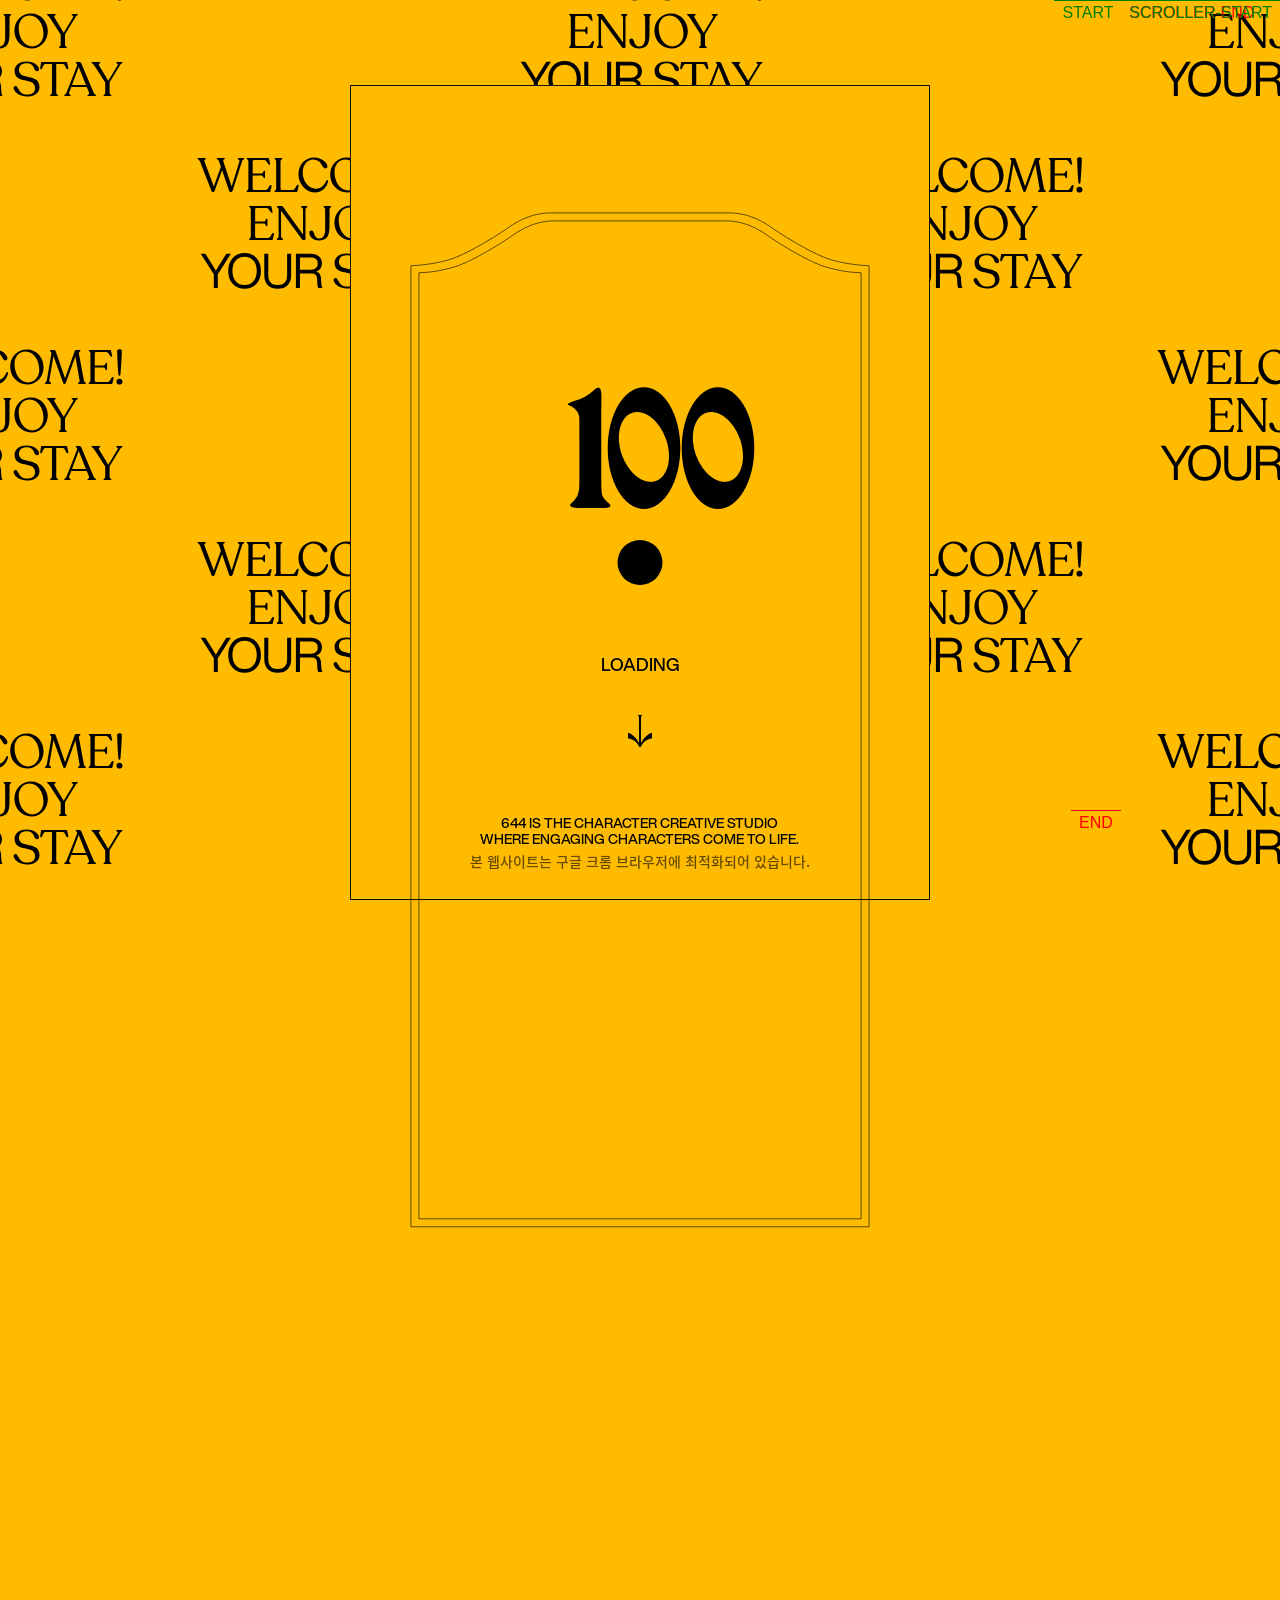
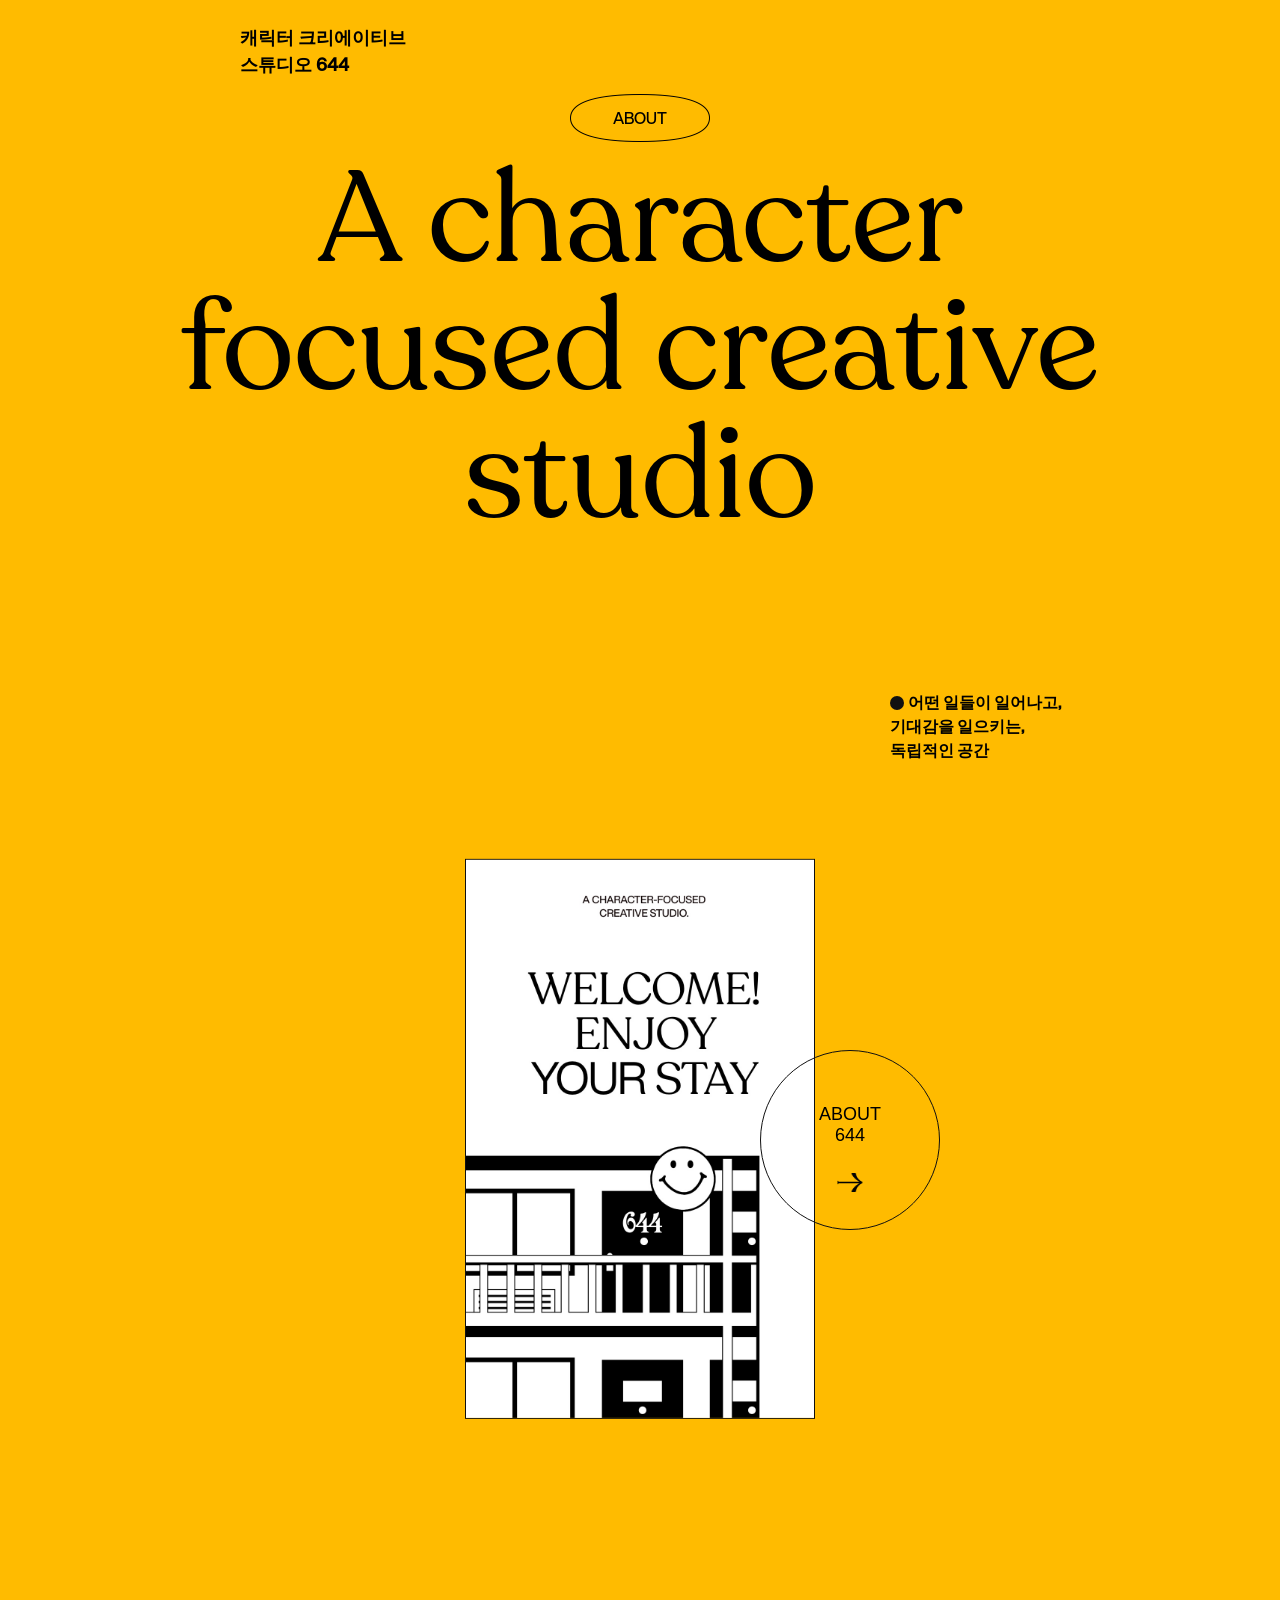
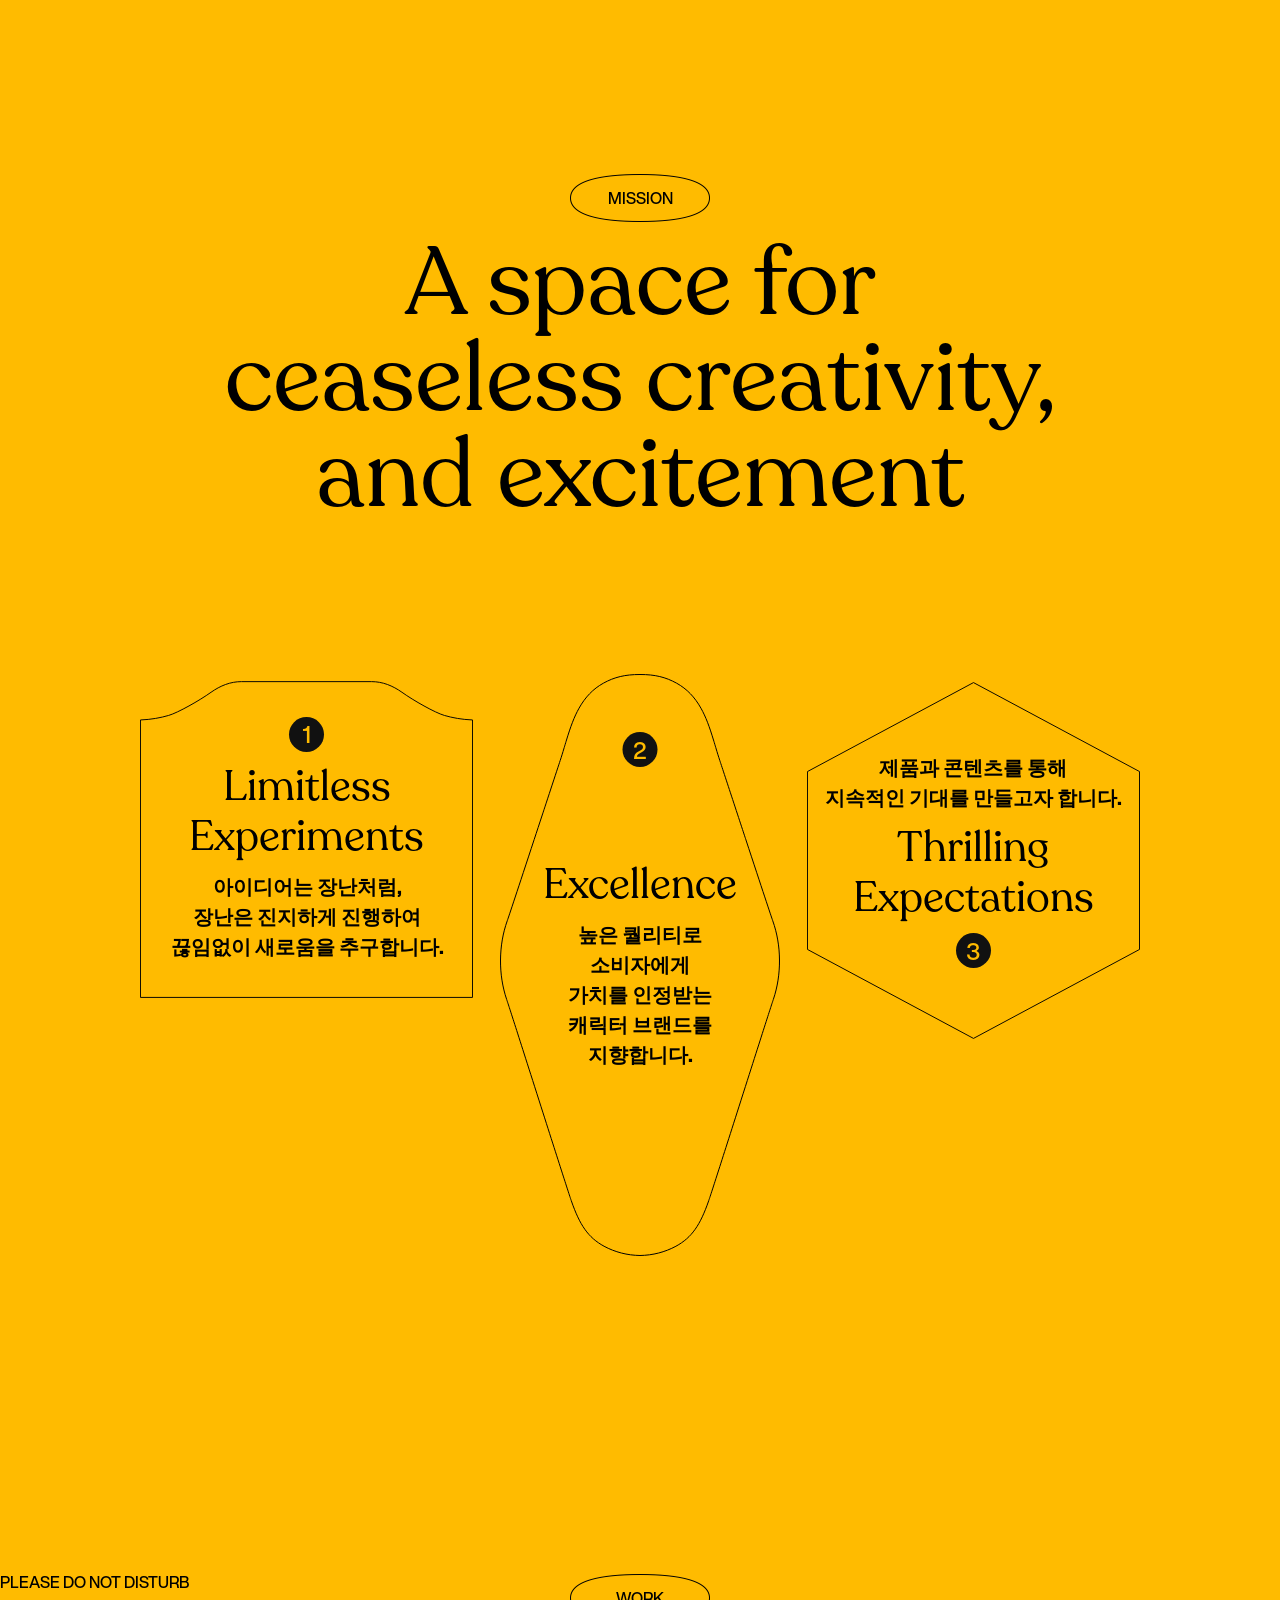
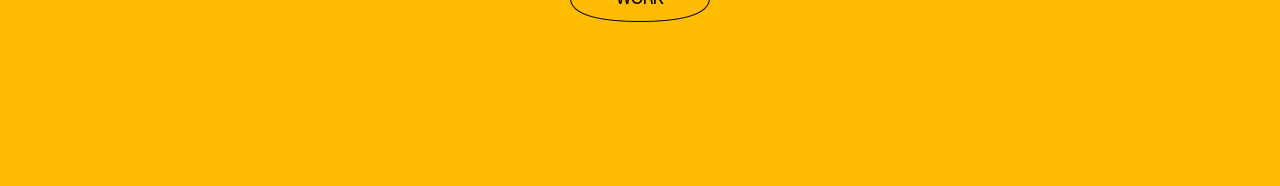
==== commit 08fc0d50: "수정" ====
--- a/html/index.html
+++ b/html/index.html
@@ -174,18 +174,53 @@
     </main>
     <script>
       const wt = $(window).scrollTop();
-      const arrow = $(".arrowImg");
+      const header = $("#header");
+      const aboutTop = $("#about").offset().top;
       // add class to header, bgAni
       // bg gsap이 끝나면 on mainvisual 밖이면 off bg gsap이 반복되면 off
       function headerOn() {
-        $("#header").addClass("on");
+        header.addClass("on");
         $("#mainVisual").addClass("off");
       }
       // remove class to header, bgAni
       function headerOff() {
-        $("#header").removeClass("on");
+        header.removeClass("on");
         $("#mainVisual").removeClass("off");
       }
+      function gsapHeaderOn() {
+        gsap.from(header, { y: -100, ease: "linear", duration: 0.4 });
+      }
+      function gsapHeaderOff() {
+        gsap.to(header, { y: -100, ease: "linear", duration: 0.4 });
+      }
+
+      // 마우스 휠을 내리면 사라지고 올리면 나오는 헤더
+      function controlHeader() {
+        $("body").on("mousewheel", function (e) {
+          const deltaY = e.originalEvent.deltaY;
+          console.log(e);
+          console.log(wt);
+          if (wt > aboutTop) {
+            if (deltaY > 0) {
+              header.removeClass("on");
+              gsapHeaderOff();
+              // gsap.to("#header", { y: -200, ease: "linear", duration: 0.4 });
+            } else if (deltaY < 0) {
+              header.addClass("on");
+              gsapHeaderOn();
+              // gsap.from("#header", { y: -200, ease: "linear", duration: 0.4 });
+            }
+          }
+        });
+      }
+      // header에 마우스를 올리면 headerOff
+      function meHeader() {
+        header.on("mouseover", () => {
+          header.removeClass("on");
+          gsapHeaderOff();
+        });
+      }
+      meHeader();
       // header date
       const dateDom = $("#date");
       const now = new Date();
@@ -225,6 +260,7 @@
           onUpdate: function () {
             count100.text(fillZero(Math.round(count.count100), 3));
             $("body").css("overflow", "hidden");
+            $(window).scrollTop(0);
           },
           onComplete: () => {
             count100.css({ opacity: 0 });
@@ -265,6 +301,7 @@
           end: "bottom-=10% top",
           onLeave: () => {
             $("#header").removeClass("on");
+            controlHeader();
           },
         },
       });
--- a/css/layout.css
+++ b/css/layout.css
@@ -30,7 +30,6 @@
 }
 
 #header {
-  transform: translateY(-100px);
   opacity: 0;
   display: flex;
   justify-content: space-between;
@@ -40,6 +39,7 @@
   padding: 50px;
   font-size: 18px;
   font-weight: 500;
+  transition: opacity 0.4s ease-in-out;
 }
 #header #date {
   position: absolute;
@@ -64,10 +64,12 @@
 }
 #header a:hover {
   color: #fc0000;
-  animation: gnbMove 1.2s linear infinite forwards;
+  -webkit-animation: gnbMove 1.2s linear infinite forwards;
+          animation: gnbMove 1.2s linear infinite forwards;
 }
 #header a:hover::after {
-  animation: gnbMove 1.2s linear infinite forworads;
+  -webkit-animation: gnbMove 1.2s linear infinite forworads;
+          animation: gnbMove 1.2s linear infinite forworads;
 }
 #header a span {
   display: block;
@@ -75,7 +77,6 @@
 }
 #header.on {
   opacity: 1;
-  transform: translateY(0);
 }
 
 #gnb ul {
@@ -114,6 +115,15 @@
   content: attr(data-title);
 }
 
+@-webkit-keyframes gnbMove {
+  0% {
+    right: 0%;
+  }
+  100% {
+    right: -100%;
+  }
+}
+
 @keyframes gnbMove {
   0% {
     right: 0%;
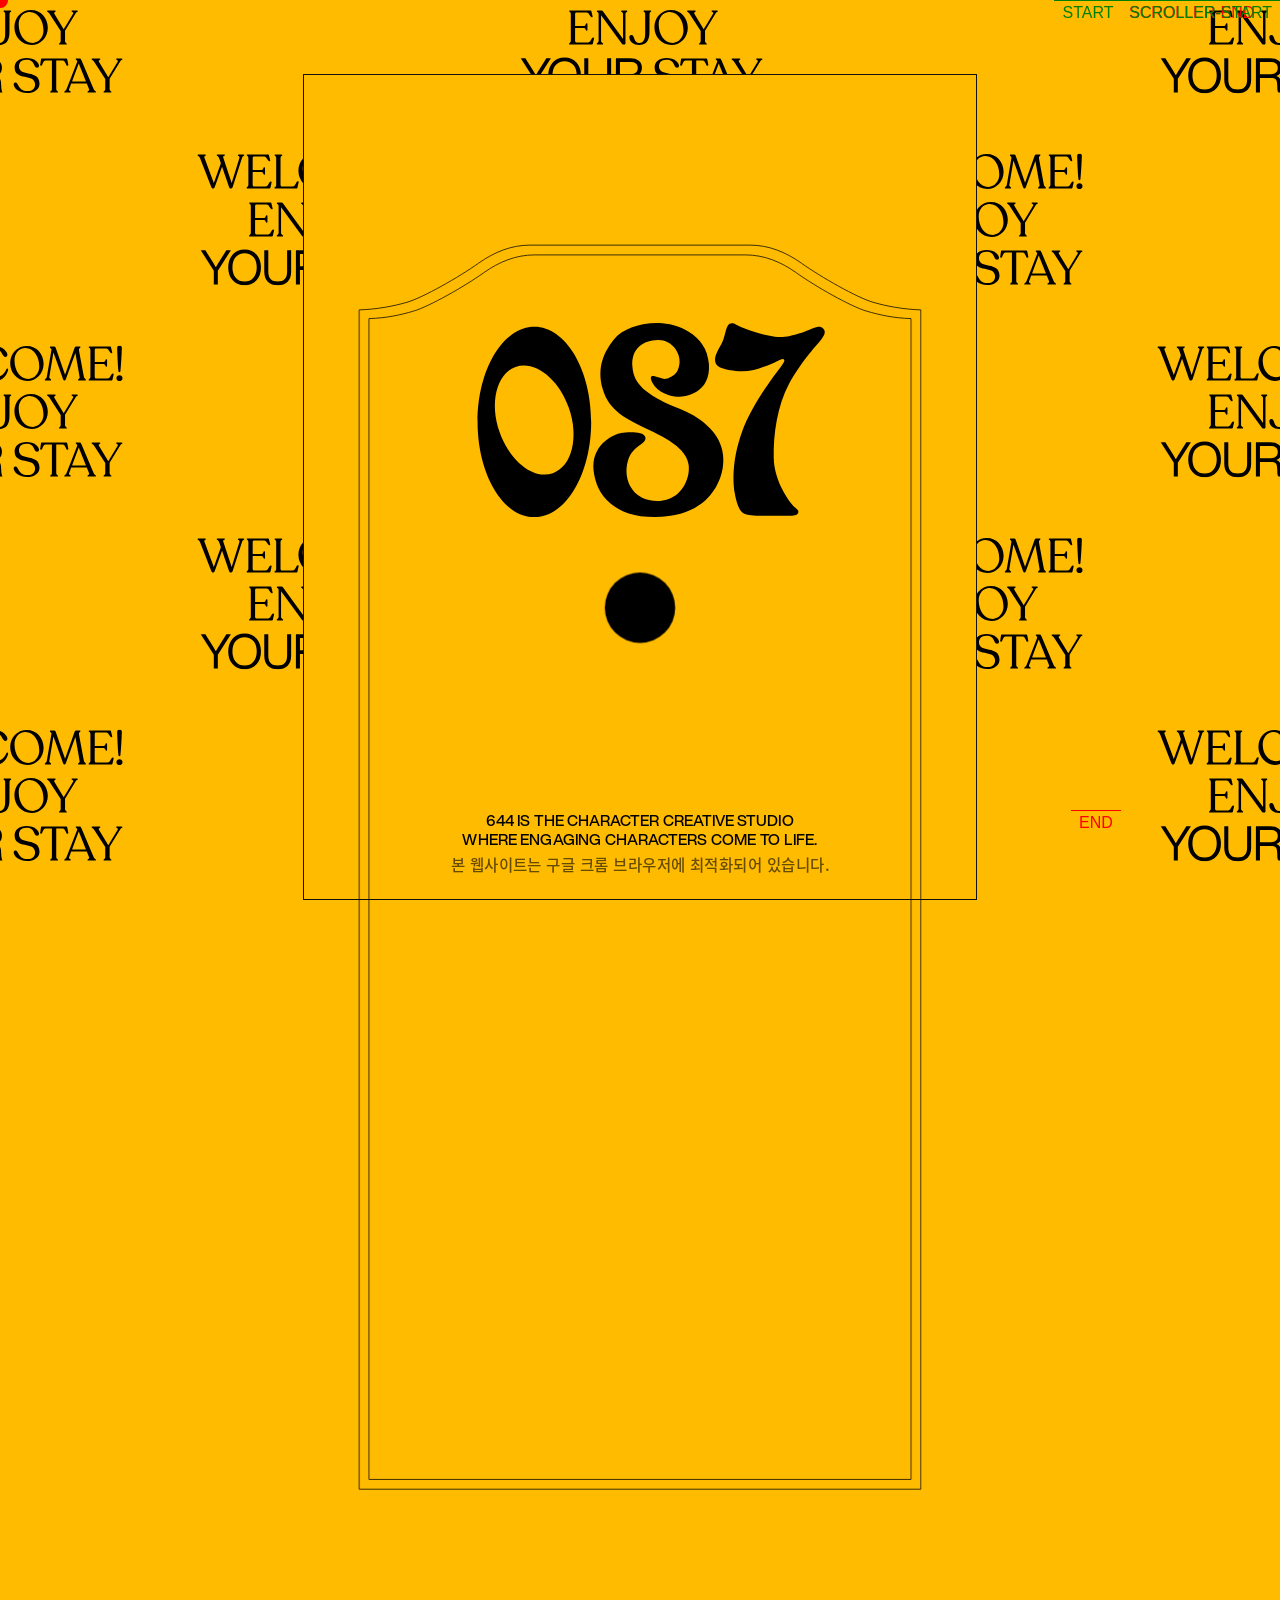
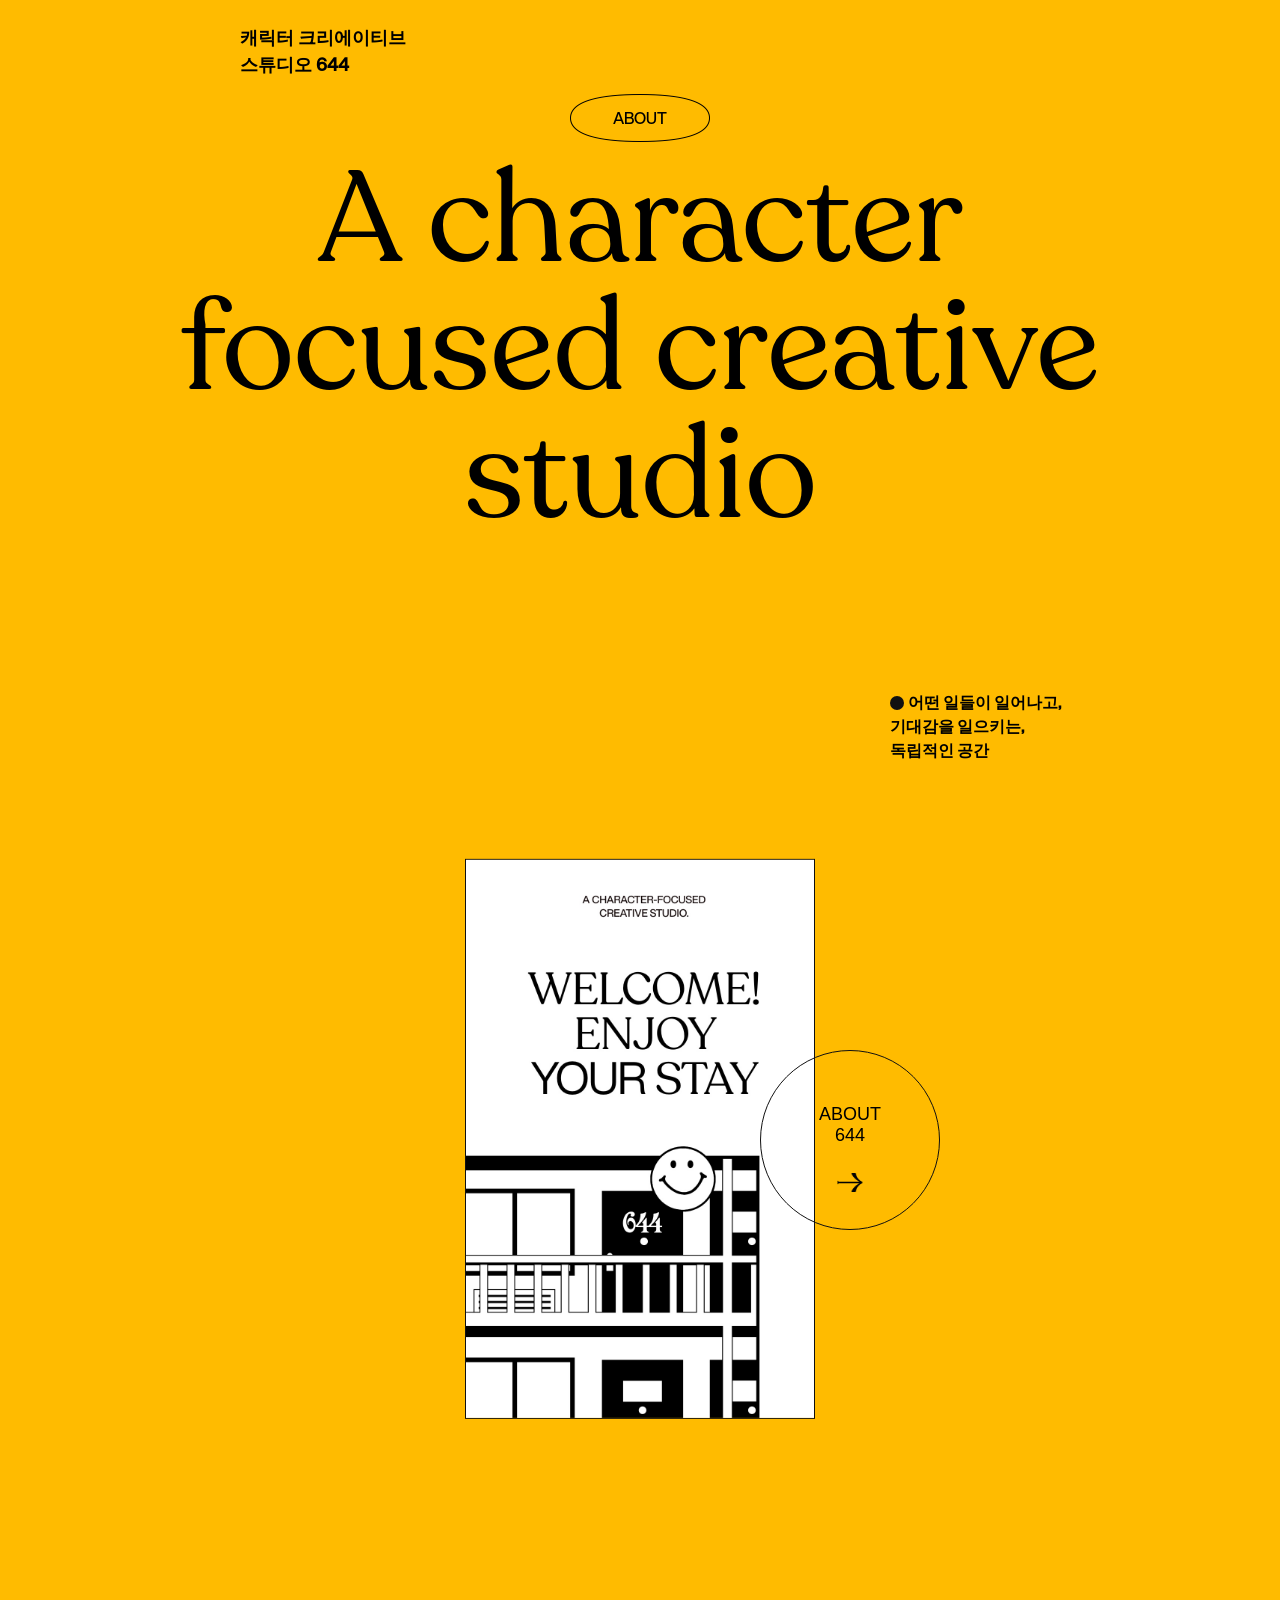
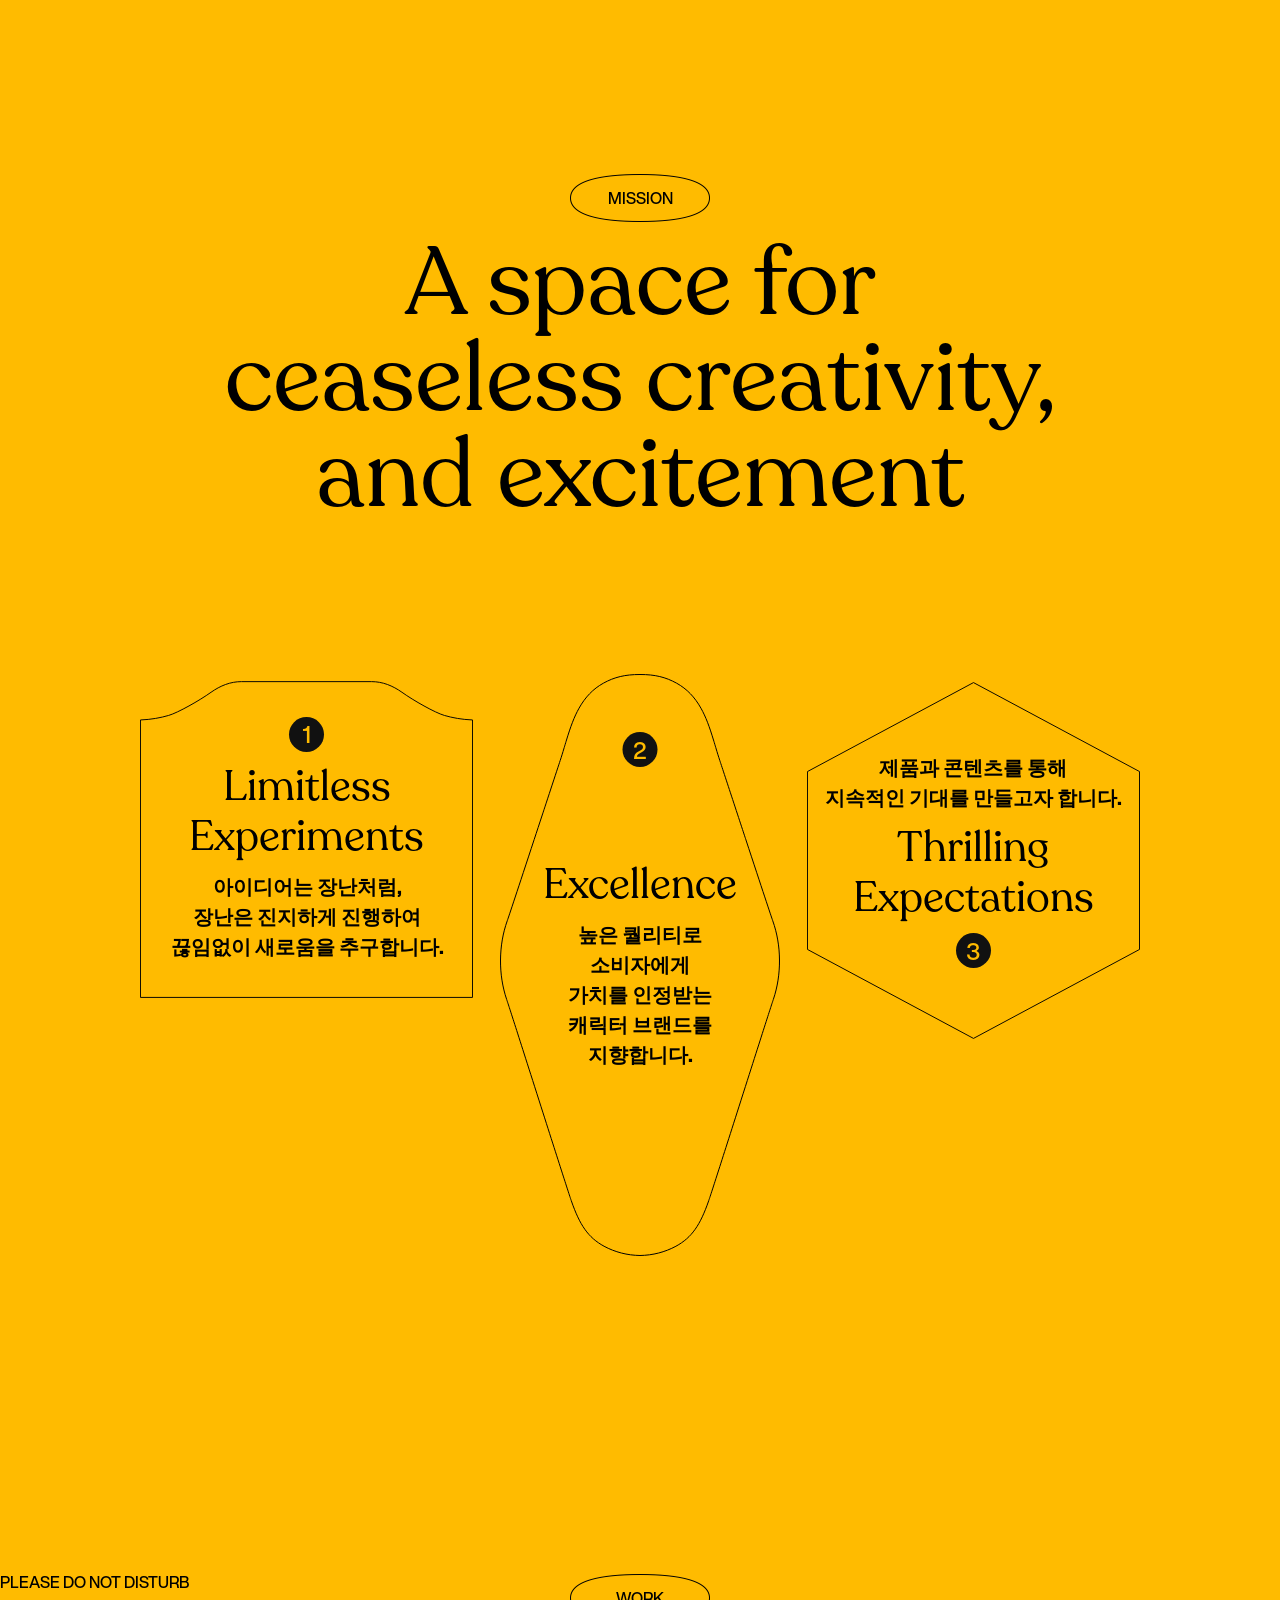
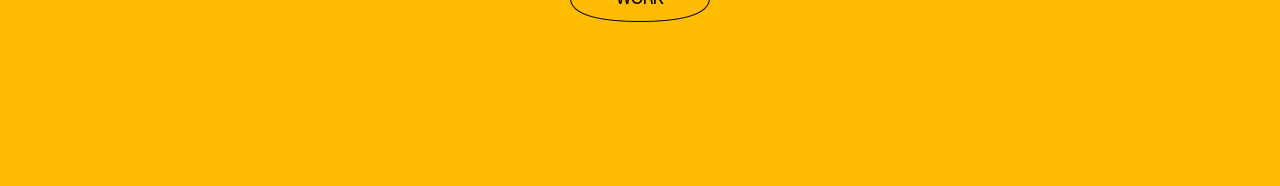
==== commit 9e009dc7: "수정" ====
--- a/html/index.html
+++ b/html/index.html
@@ -48,6 +48,9 @@
         <a href="#" data-title="(en)"><span>(en)</span></a>
       </div>
     </header>
+    <div class="topBtn">
+      <a href="" class="btn">TOP ↑</a>
+    </div>
     <!-- // header -->
     <main>
       <section id="mainVisual" class="section">
@@ -171,6 +174,7 @@
           <h2 class="title">WORK</h2>
         </div>
       </section>
+      <div class="mousePointer"></div>
     </main>
     <script>
       const wt = $(window).scrollTop();
@@ -213,6 +217,7 @@
           }
         });
       }
+
       // header에 마우스를 올리면 headerOff
       function meHeader() {
         header.on("mouseover", () => {
@@ -221,6 +226,13 @@
         });
       }
       meHeader();
+
+      // mousePoint
+      $(window).on("mousemove", function (e) {
+        const wx = e.originalEvent.clientX;
+        const wy = e.originalEvent.clientY;
+        gsap.to(".mousePointer", { x: `${wx}`, y: `${wy}`, ease: "none", duration: 0.25 });
+      });
       // header date
       const dateDom = $("#date");
       const now = new Date();
@@ -386,6 +398,7 @@
             y: -1500,
             onReverseComplete: () => {
               headerOff();
+              $(".topBtn").removeClass("on");
             },
           },
           "afterOpening"
@@ -395,6 +408,9 @@
           {
             y: -1000,
             delay: 0.2,
+            onStart: () => {
+              $(".topBtn").toggleClass("on");
+            },
           },
           "afterOpening"
         )
--- a/css/main.css
+++ b/css/main.css
@@ -1,3 +1,4 @@
+@charset "UTF-8";
 @font-face {
   font-family: "644Number";
   src: url("../font/644RoomNumber.woff2") format("woff2");
@@ -24,6 +25,7 @@
 }
 body {
   background-color: #ffbb00;
+  position: relative;
 }
 
 .titleBox {
@@ -413,6 +415,51 @@
   line-height: 1.5;
 }
 
+.mousePointer {
+  width: 15px;
+  height: 15px;
+  background-color: #f00;
+  border-radius: 100%;
+  z-index: 100;
+  position: absolute;
+  top: -7.5px;
+  left: -7.5px;
+  pointer-events: none;
+}
+
+.topBtn {
+  position: fixed;
+  right: 3%;
+  bottom: 5%;
+  font-size: 18px;
+  overflow: hidden;
+  transition: all 0.25s ease-in-out;
+  z-index: 99;
+  opacity: 0;
+}
+.topBtn.on {
+  opacity: 1;
+}
+.topBtn:hover {
+  color: #f00;
+}
+.topBtn:hover .btn {
+  -webkit-animation: moveTopBtn 0.8s linear infinite forwards;
+          animation: moveTopBtn 0.8s linear infinite forwards;
+}
+.topBtn .btn {
+  width: 100%;
+  height: 100%;
+  display: block;
+}
+.topBtn .btn::before {
+  content: "TOP ↑";
+  display: block;
+  position: absolute;
+  top: 100%;
+  left: 0;
+}
+
 @-webkit-keyframes moveTxtVertical {
   0% {
     transform: translate(-50%, 0);
@@ -429,4 +476,20 @@
   100% {
     transform: translate(-50%, 100%);
   }
+}
+@-webkit-keyframes moveTopBtn {
+  0% {
+    transform: translateY(0);
+  }
+  100% {
+    transform: translateY(-100%);
+  }
+}
+@keyframes moveTopBtn {
+  0% {
+    transform: translateY(0);
+  }
+  100% {
+    transform: translateY(-100%);
+  }
 }
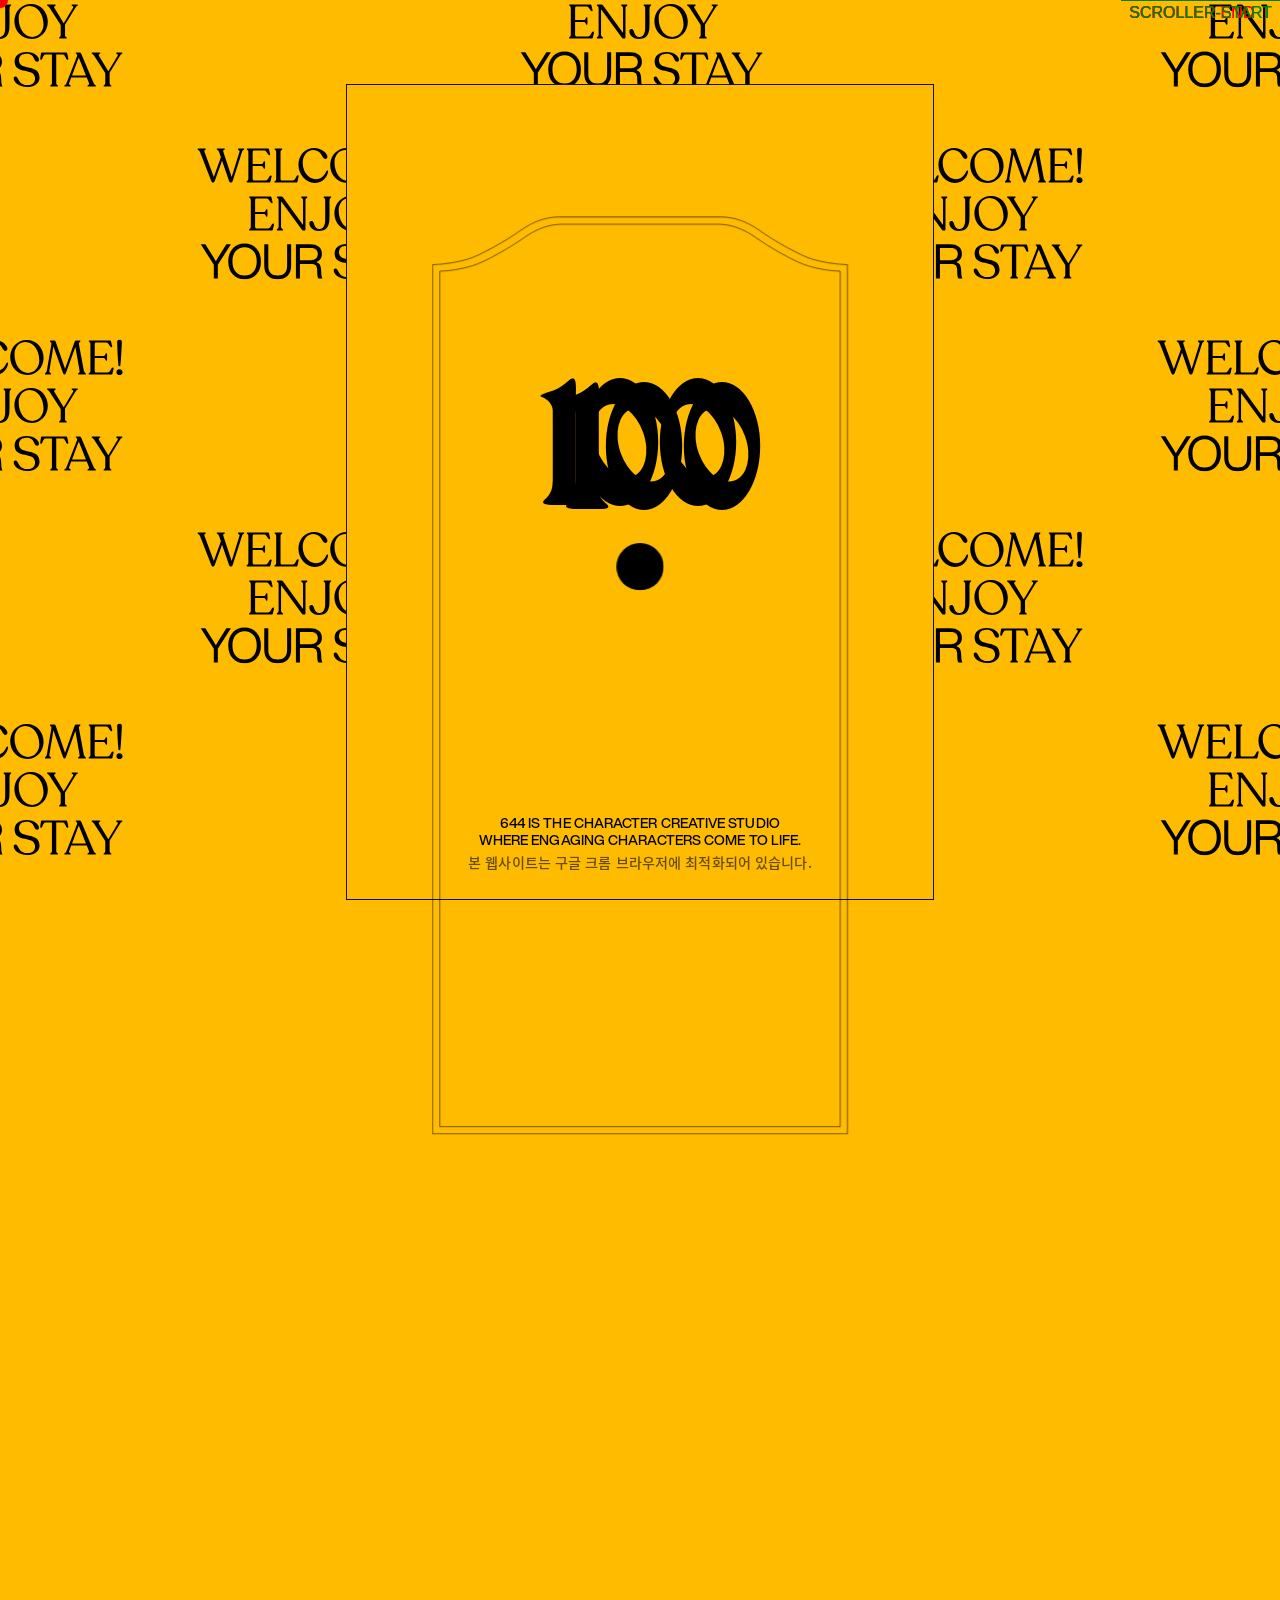
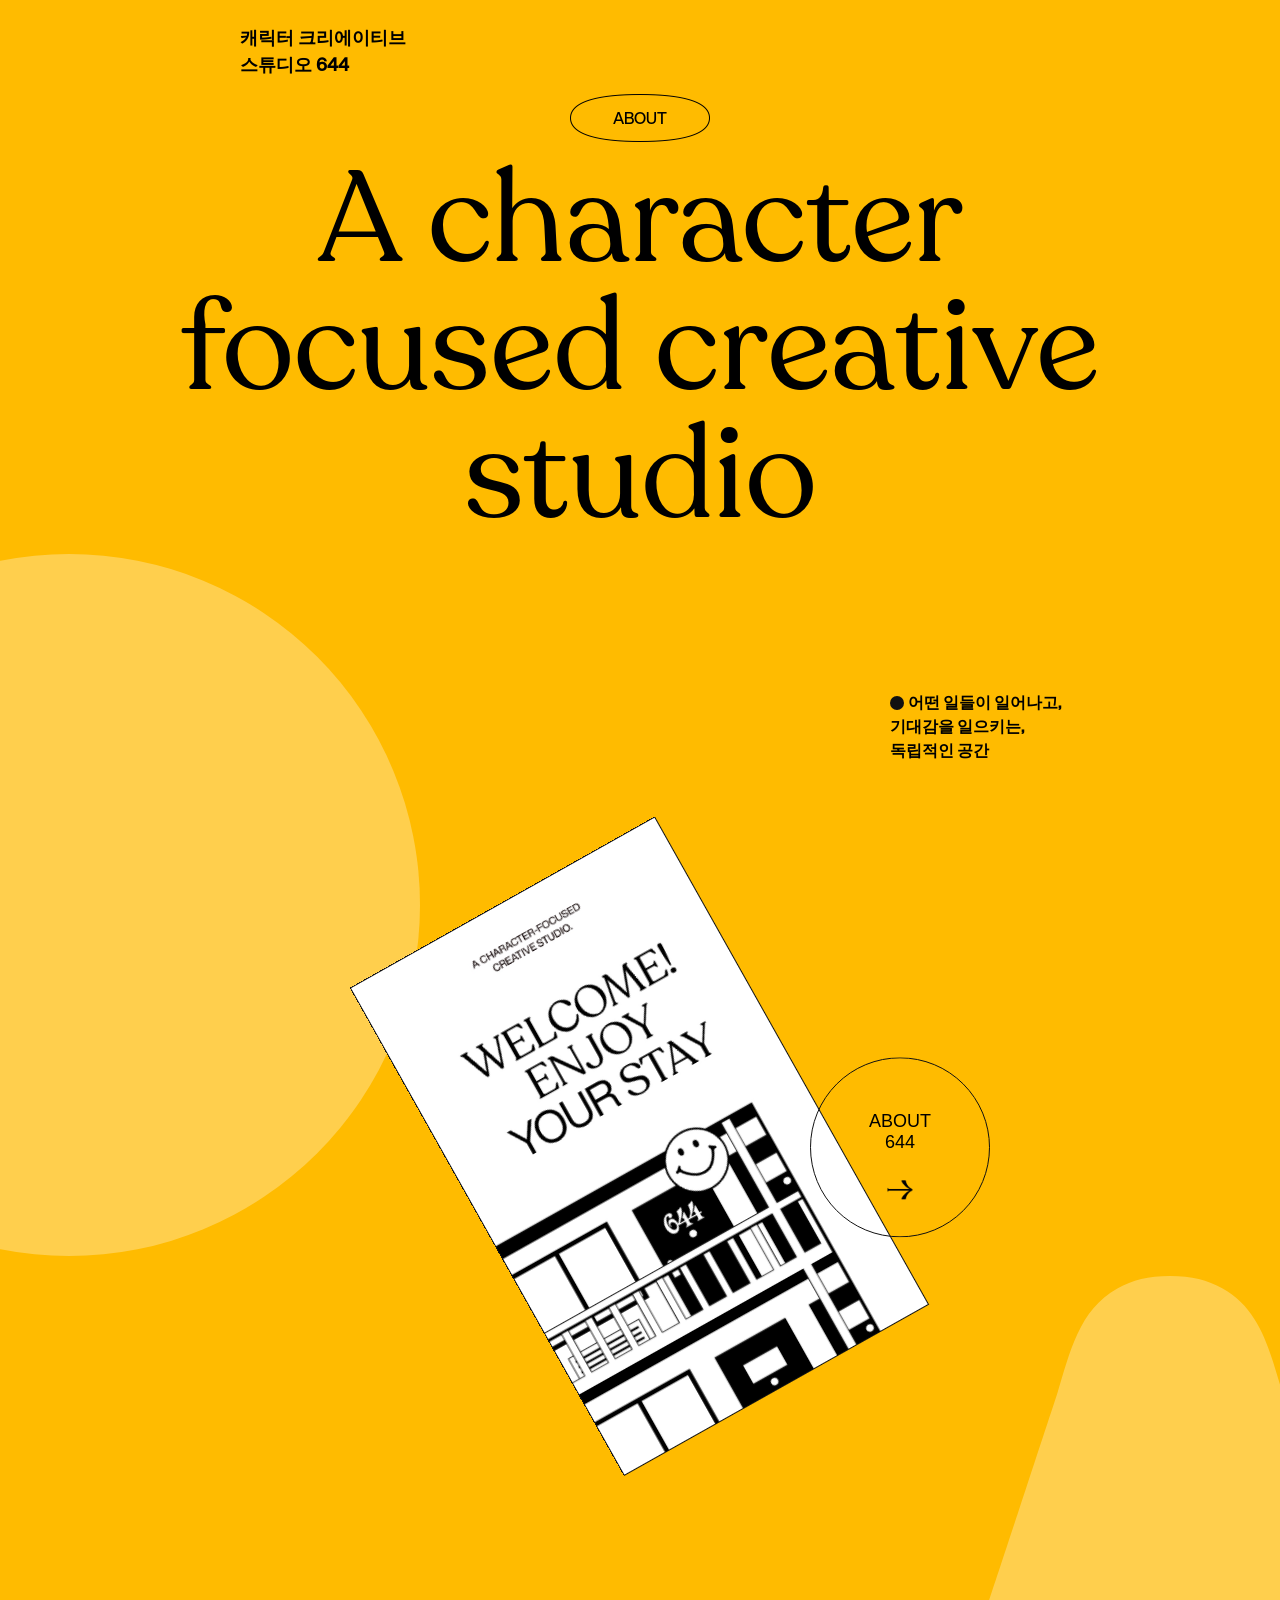
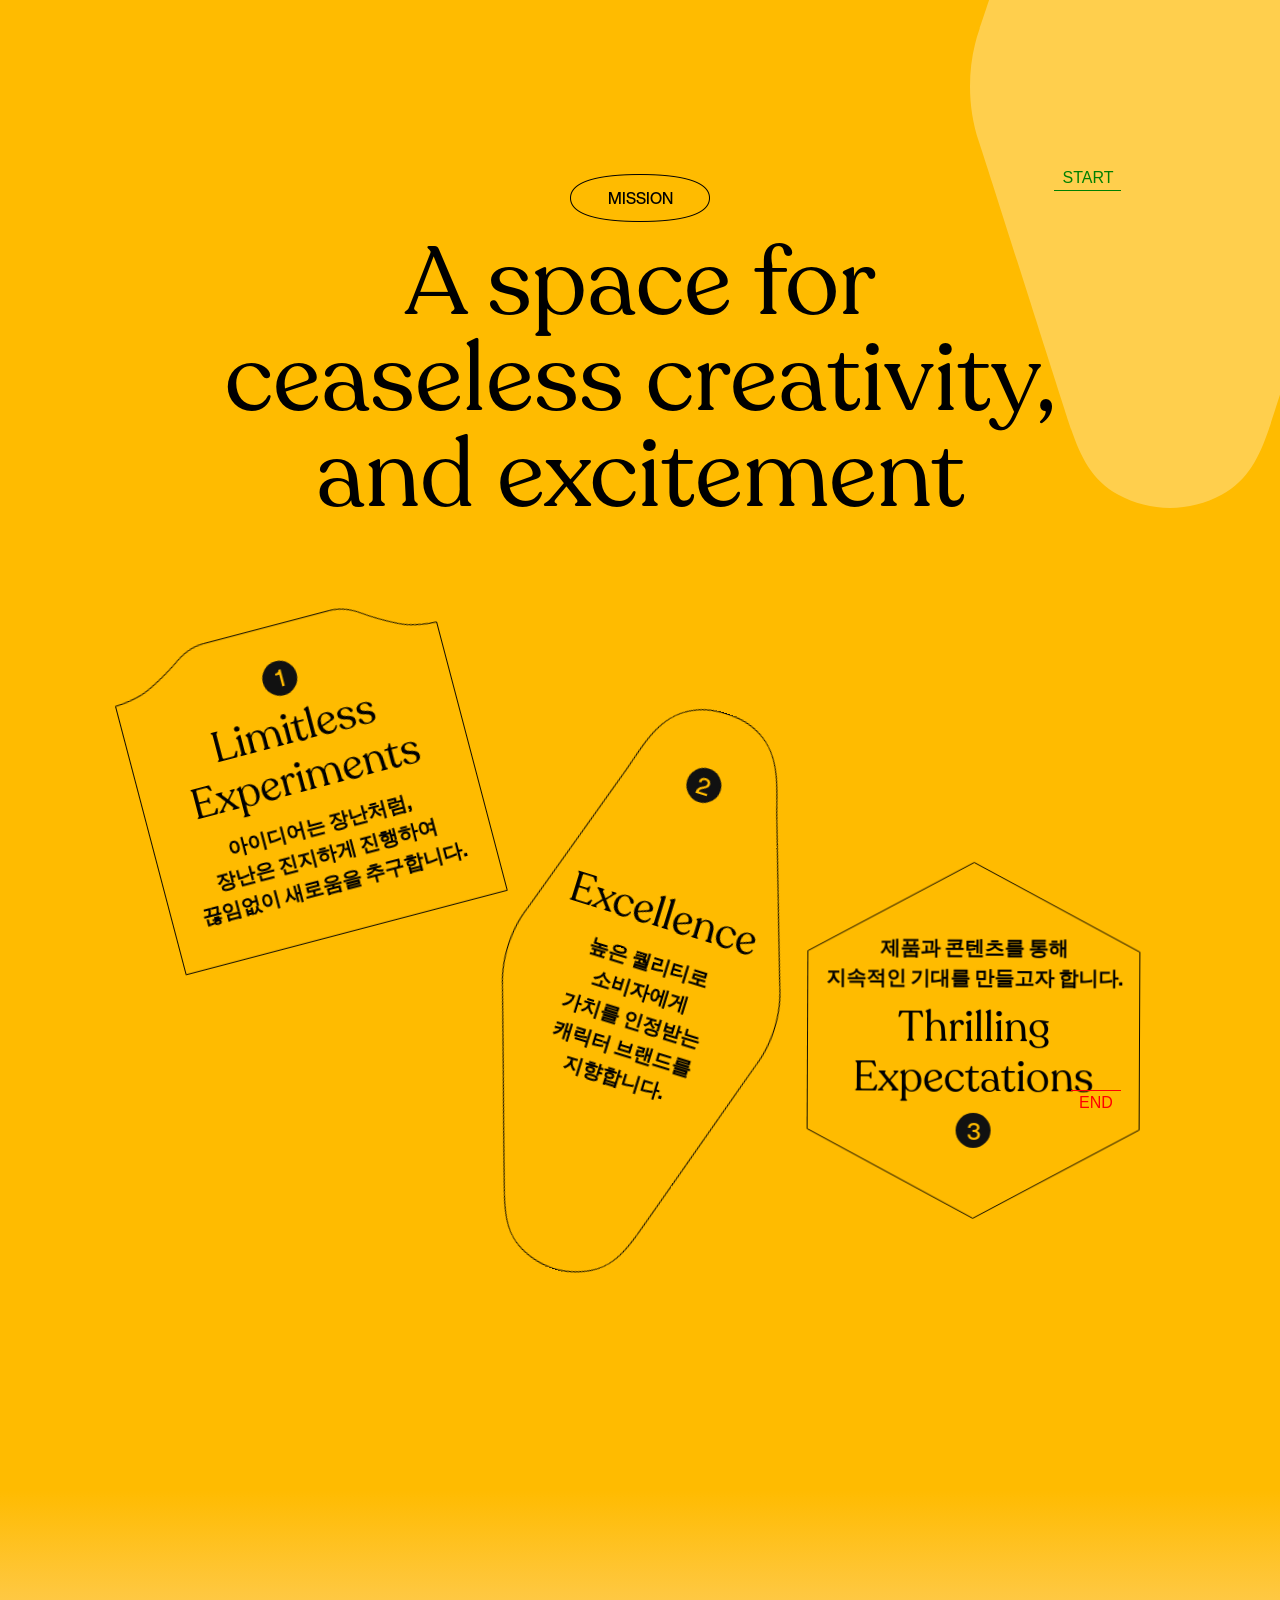
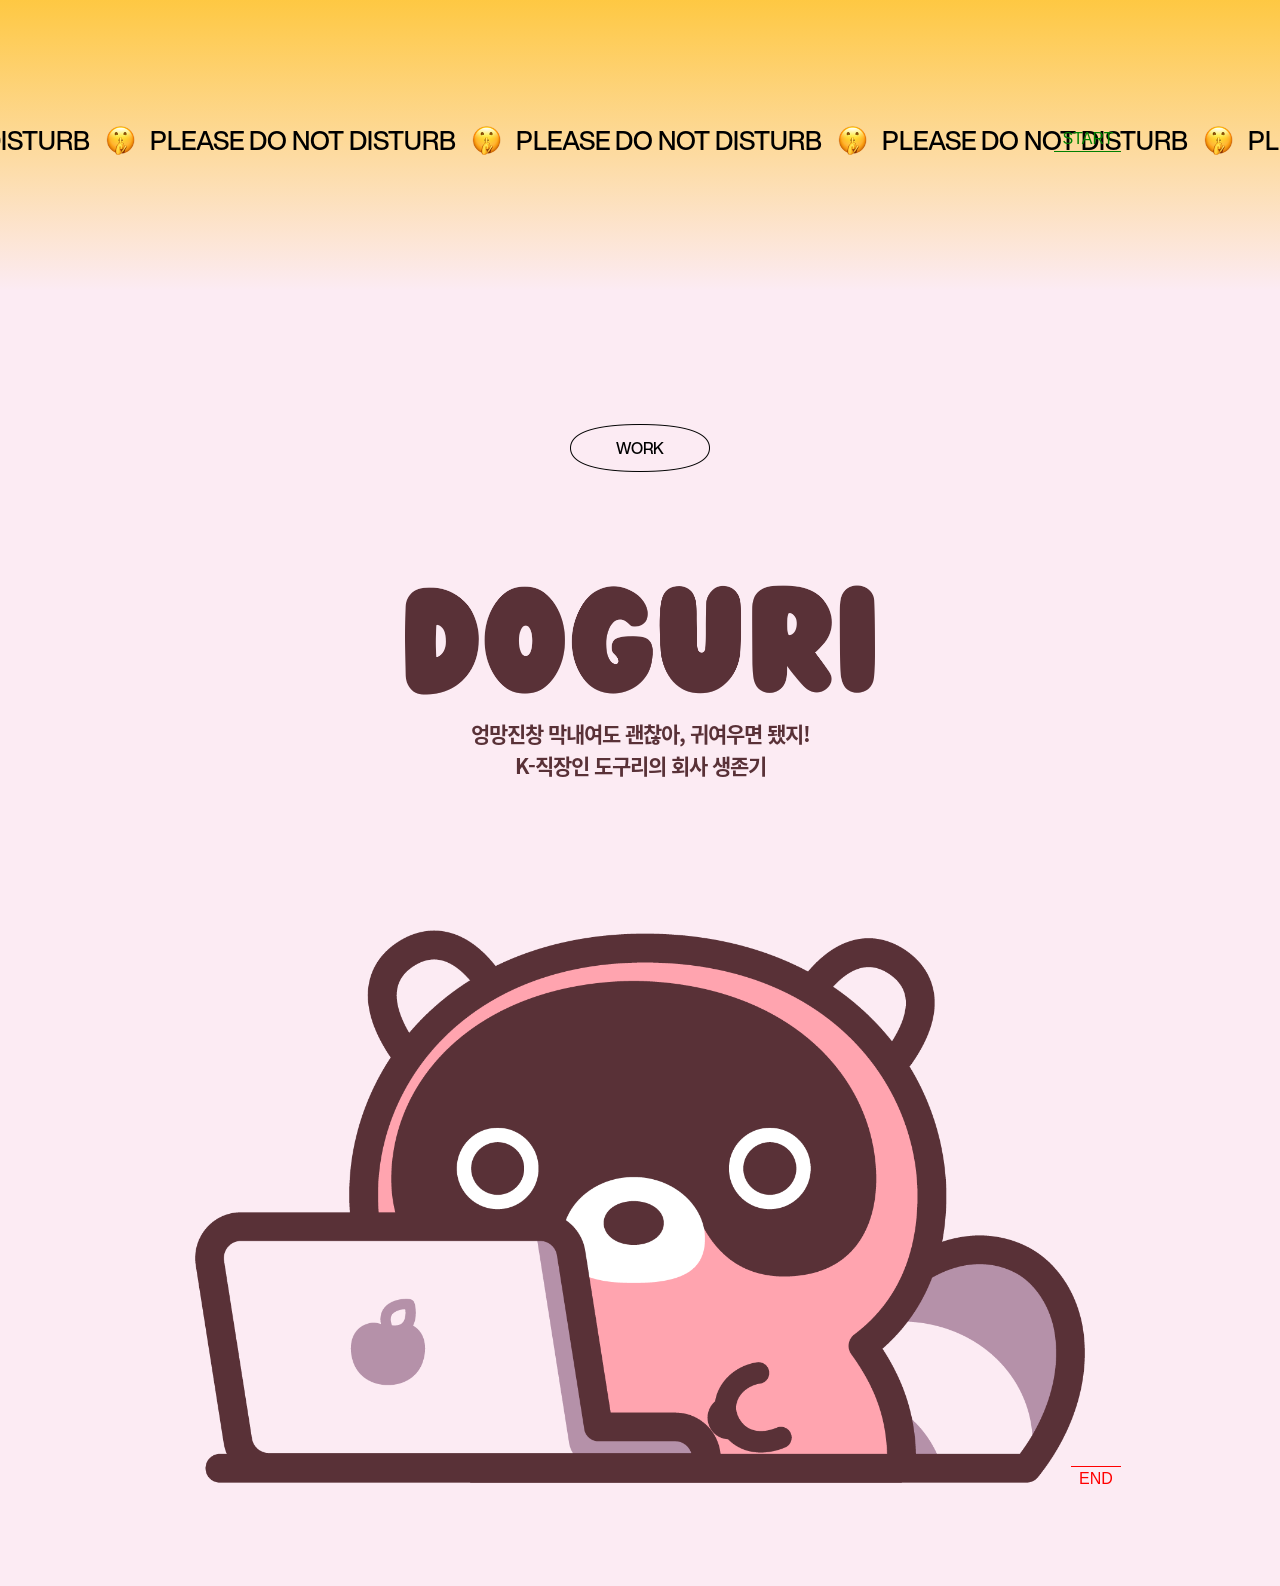
==== commit e89612bc: "doguri" ====
--- a/html/index.html
+++ b/html/index.html
@@ -168,10 +168,24 @@
       </section>
       <div class="marquee">
         <span>PLEASE DO NOT DISTURB</span>
+        <span>PLEASE DO NOT DISTURB</span>
+        <span>PLEASE DO NOT DISTURB</span>
+        <span>PLEASE DO NOT DISTURB</span>
       </div>
       <section id="doguri" class="section">
         <div class="titleBox">
           <h2 class="title">WORK</h2>
+          <h3><img src="../images/main/nc644-character-doguri-name.png" alt="" /></h3>
+          <p class="desc">
+            엉망진창 막내여도 괜찮아, 귀여우면 됐지! <br />
+            K-직장인 도구리의 회사 생존기
+          </p>
+        </div>
+        <div class="contentsBox">
+          <div class="imgBox">
+            <img src="../images/main/nc644-character-doguri.png" alt="" />
+          </div>
+          <div class="doguriPointer"></div>
         </div>
       </section>
       <div class="mousePointer"></div>
@@ -233,15 +247,18 @@
         const wy = e.originalEvent.clientY;
         gsap.to(".mousePointer", { x: `${wx}`, y: `${wy}`, ease: "none", duration: 0.25 });
       });
+
       // header date
       const dateDom = $("#date");
       const now = new Date();
       const month = now.getMonth();
       const date = now.getDate();
+
       // add 0 forward date
       function addZero(num) {
         return num < 10 ? "0" + num : "" + num;
       }
+
       // monthArray
       const monthList = ["January", "Fabruary", "March", "April", "May", "June", "July", "Auguest", "September", "October", "November", "December"];
       dateDom.html(`check-in </br> <span>${addZero(date)} ${monthList[month]} (KST)</span>`);
@@ -306,7 +323,7 @@
       const openingDoorTL = gsap.timeline({
         scrollTrigger: {
           trigger: "#mainVisual",
-          markers: true,
+          // markers: true,
           pin: true,
           scrub: 1,
           start: "top top",
@@ -428,6 +445,81 @@
           },
           "afterOpening"
         );
+
+      // aboutTimeline
+      const imgBox = $("#about .imgBox");
+      const aboutTL = gsap.timeline({
+        scrollTrigger: {
+          trigger: "#about",
+          // markers: true,
+          scrub: 1,
+          start: "top top",
+          end: "bottom top",
+          toggleActions: "restart pause resume pause",
+        },
+      });
+      aboutTL
+        .addLabel("aboutTrigger")
+        .from(
+          imgBox,
+          {
+            rotate: -30,
+            duration: 1,
+            ease: "none",
+          },
+          "aboutTrigger"
+        )
+        .from(
+          "#about .contentsBox",
+          {
+            y: 100,
+            ease: "none",
+          },
+          "aboutTrigger"
+        );
+
+      // missionTimeline
+      const missionTL = gsap.timeline({
+        scrollTrigger: {
+          trigger: "#mission",
+          start: "top top",
+          end: "bottom top",
+          markers: true,
+          scrub: 1,
+          toggleActions: "restart pause resume pause",
+        },
+      });
+      missionTL
+        .addLabel("missionTL")
+        .to("#mission .list", { y: "50%", ease: "none" }, "missionTL")
+        .to("#mission .list >li:nth-child(1)", { y: "-20%", rotate: -5, duration: 1, ease: "none" }, "missionTL")
+        .to("#mission .list >li:nth-child(2)", { y: "-40%", rotate: 27, duration: 1, ease: "none" }, "missionTL")
+        .to("#mission .list >li:nth-child(3)", { y: "-50%", rotate: 10, duration: 1, ease: "none" }, "missionTL");
+
+      // marquee
+      const marquee = $(".marquee");
+      const copyMarquee = marquee.find("span").clone();
+      marquee.prepend(copyMarquee);
+      function moveTxt() {
+        gsap.from(".marquee span", { x: "-100%", duration: 10, ease: "linear", repeat: -1 });
+      }
+      moveTxt();
+
+      // doguriTimeline
+      const doguriTL = gsap.timeline({
+        scrollTrigger: {
+          trigger: "#doguri",
+          start: "top-=20% top",
+          end: "bottom-=10% top",
+          scrub: 1,
+          markers: true,
+        },
+      });
+      doguriTL
+        .addLabel("doguri")
+        .from("#doguri h3", { y: 50, ease: "none", duration: 2 }, "doguri")
+        .from("#doguri .desc", { y: 50, ease: "none", duration: 2 }, "doguri")
+        .from("#doguri .imgBox", { y: 100, ease: "none", duration: 2 }, "doguri");
     </script>
   </body>
 </html>
--- a/css/main.css
+++ b/css/main.css
@@ -28,6 +28,10 @@
   position: relative;
 }
 
+main {
+  width: 100vw;
+}
+
 .titleBox {
   position: relative;
   margin-bottom: 150px;
@@ -63,6 +67,13 @@
 .inner {
   width: 1000px;
   margin: 0 auto;
+}
+
+img {
+  width: 100%;
+  height: 100%;
+  -o-object-fit: contain;
+     object-fit: contain;
 }
 
 #canvas {
@@ -229,6 +240,31 @@
 
 #about {
   margin-bottom: 200px;
+  position: relative;
+}
+#about:before {
+  display: block;
+  position: absolute;
+  content: "";
+  left: -22%;
+  top: 30%;
+  width: 100%;
+  height: 100%;
+  transform: translate(-50% -50%);
+  background-image: url("../images/main/nc644-simbol01.svg");
+  background-repeat: no-repeat;
+}
+#about::after {
+  display: block;
+  position: absolute;
+  content: "";
+  right: -7%;
+  bottom: -35%;
+  width: 100%;
+  height: 100%;
+  background-image: url("../images/main/nc644-simbol02.svg");
+  background-position: right bottom;
+  background-repeat: no-repeat;
 }
 #about .inner {
   position: relative;
@@ -270,21 +306,17 @@
 #about .inner .contentsBox .imgBox {
   width: 350px;
   position: absolute;
-  top: 50%;
-  left: 50%;
-  transform: translate(-50%, -50%);
+  top: 40%;
+  left: 50%;
+  transform: translate(-50%, -50%) rotate(-5deg);
 }
 #about .inner .contentsBox .imgBox img {
-  width: 100%;
-  height: 100%;
   border: 1px solid #111;
-  -o-object-fit: cover;
-     object-fit: cover;
 }
 #about .inner .contentsBox .btns {
   position: absolute;
-  top: 50%;
-  right: 20%;
+  top: 40%;
+  right: 15%;
   transform: translateY(-50%);
 }
 #about .inner .contentsBox .btns button {
@@ -300,7 +332,7 @@
 }
 #about .inner .contentsBox .btns button:hover {
   color: #ffbb00;
-  background-color: #f00;
+  background-color: #fc0000;
 }
 #about .inner .contentsBox .btns button:hover .btn::after {
   background-image: url("../images/main/nc644-bul-arrow-hover-yellow.png");
@@ -328,14 +360,25 @@
   background-image: url("../images/main/nc644-bul-arrow.png");
 }
 
+#mission {
+  height: 100vh;
+  position: relative;
+  margin-bottom: 400px;
+}
+#mission .titleBox {
+  margin-bottom: 0;
+}
 #mission .titleBox h3 {
   font-size: 96px;
 }
 #mission .contentsBox {
-  height: 100vh;
+  position: absolute;
+  top: 25%;
+  width: 1000px;
 }
 #mission .contentsBox .list {
   display: flex;
+  width: 100%;
   height: 100%;
 }
 #mission .contentsBox .list > li {
@@ -368,12 +411,14 @@
 }
 #mission .contentsBox .list > li:nth-child(1) {
   height: 331px;
+  transform: translateY(60%) rotate(-15deg);
 }
 #mission .contentsBox .list > li:nth-child(1) .listNum {
   margin-bottom: 10px;
 }
 #mission .contentsBox .list > li:nth-child(2) {
   height: 582px;
+  transform: translateY(50%) rotate(17deg);
 }
 #mission .contentsBox .list > li:nth-child(2) .listNum {
   position: absolute;
@@ -384,6 +429,7 @@
 #mission .contentsBox .list > li:nth-child(3) {
   flex-direction: column-reverse;
   height: 373px;
+  transform: translateY(120%) rotate(0deg);
 }
 #mission .contentsBox .list > li:nth-child(3) .desc {
   margin-bottom: 10px;
@@ -415,13 +461,76 @@
   line-height: 1.5;
 }
 
+.marquee {
+  width: 100%;
+  height: 500px;
+  background: linear-gradient(180deg, rgba(255, 255, 255, 0) 0%, #fcebf3 80%);
+  font-size: 26px;
+  display: flex;
+  align-items: center;
+}
+.marquee span {
+  position: relative;
+  word-break: keep-all;
+  white-space: nowrap;
+  height: 100%;
+  display: flex;
+  align-items: center;
+  padding: 0 30px;
+}
+.marquee span::before {
+  display: block;
+  position: absolute;
+  content: "";
+  top: 0;
+  right: 0;
+  width: 30px;
+  transform: translateX(50%);
+  height: 100%;
+  background-image: url("../images/main/nc644-bul-emoji.png");
+  background-size: contain;
+  background-position: 50%;
+  background-repeat: no-repeat;
+}
+
+#doguri {
+  background-color: #fcebf3;
+  height: 100%;
+  overflow: hidden;
+}
+#doguri .titleBox {
+  margin-top: 50px;
+  margin-bottom: 0;
+}
+#doguri .titleBox h3 {
+  display: block;
+  width: 470px;
+  margin: 0 auto;
+  margin-top: 50px;
+}
+#doguri .titleBox .desc {
+  font-size: 21px;
+  font-weight: 900;
+  line-height: 1.5;
+  color: #593137;
+  font-family: "NotoSansKR-Bold", serif;
+  letter-spacing: -1px;
+}
+#doguri .contentsBox {
+  margin-bottom: 100px;
+}
+#doguri .contentsBox .imgBox {
+  width: 970px;
+  margin: 0 auto;
+}
+
 .mousePointer {
   width: 15px;
   height: 15px;
-  background-color: #f00;
+  background-color: #fc0000;
   border-radius: 100%;
   z-index: 100;
-  position: absolute;
+  position: fixed;
   top: -7.5px;
   left: -7.5px;
   pointer-events: none;
@@ -441,7 +550,7 @@
   opacity: 1;
 }
 .topBtn:hover {
-  color: #f00;
+  color: #fc0000;
 }
 .topBtn:hover .btn {
   -webkit-animation: moveTopBtn 0.8s linear infinite forwards;
@@ -492,4 +601,20 @@
   100% {
     transform: translateY(-100%);
   }
+}
+@-webkit-keyframes marquee {
+  0% {
+    transform: translateX(-100%);
+  }
+  100% {
+    transform: translateX(0);
+  }
+}
+@keyframes marquee {
+  0% {
+    transform: translateX(-100%);
+  }
+  100% {
+    transform: translateX(0);
+  }
 }
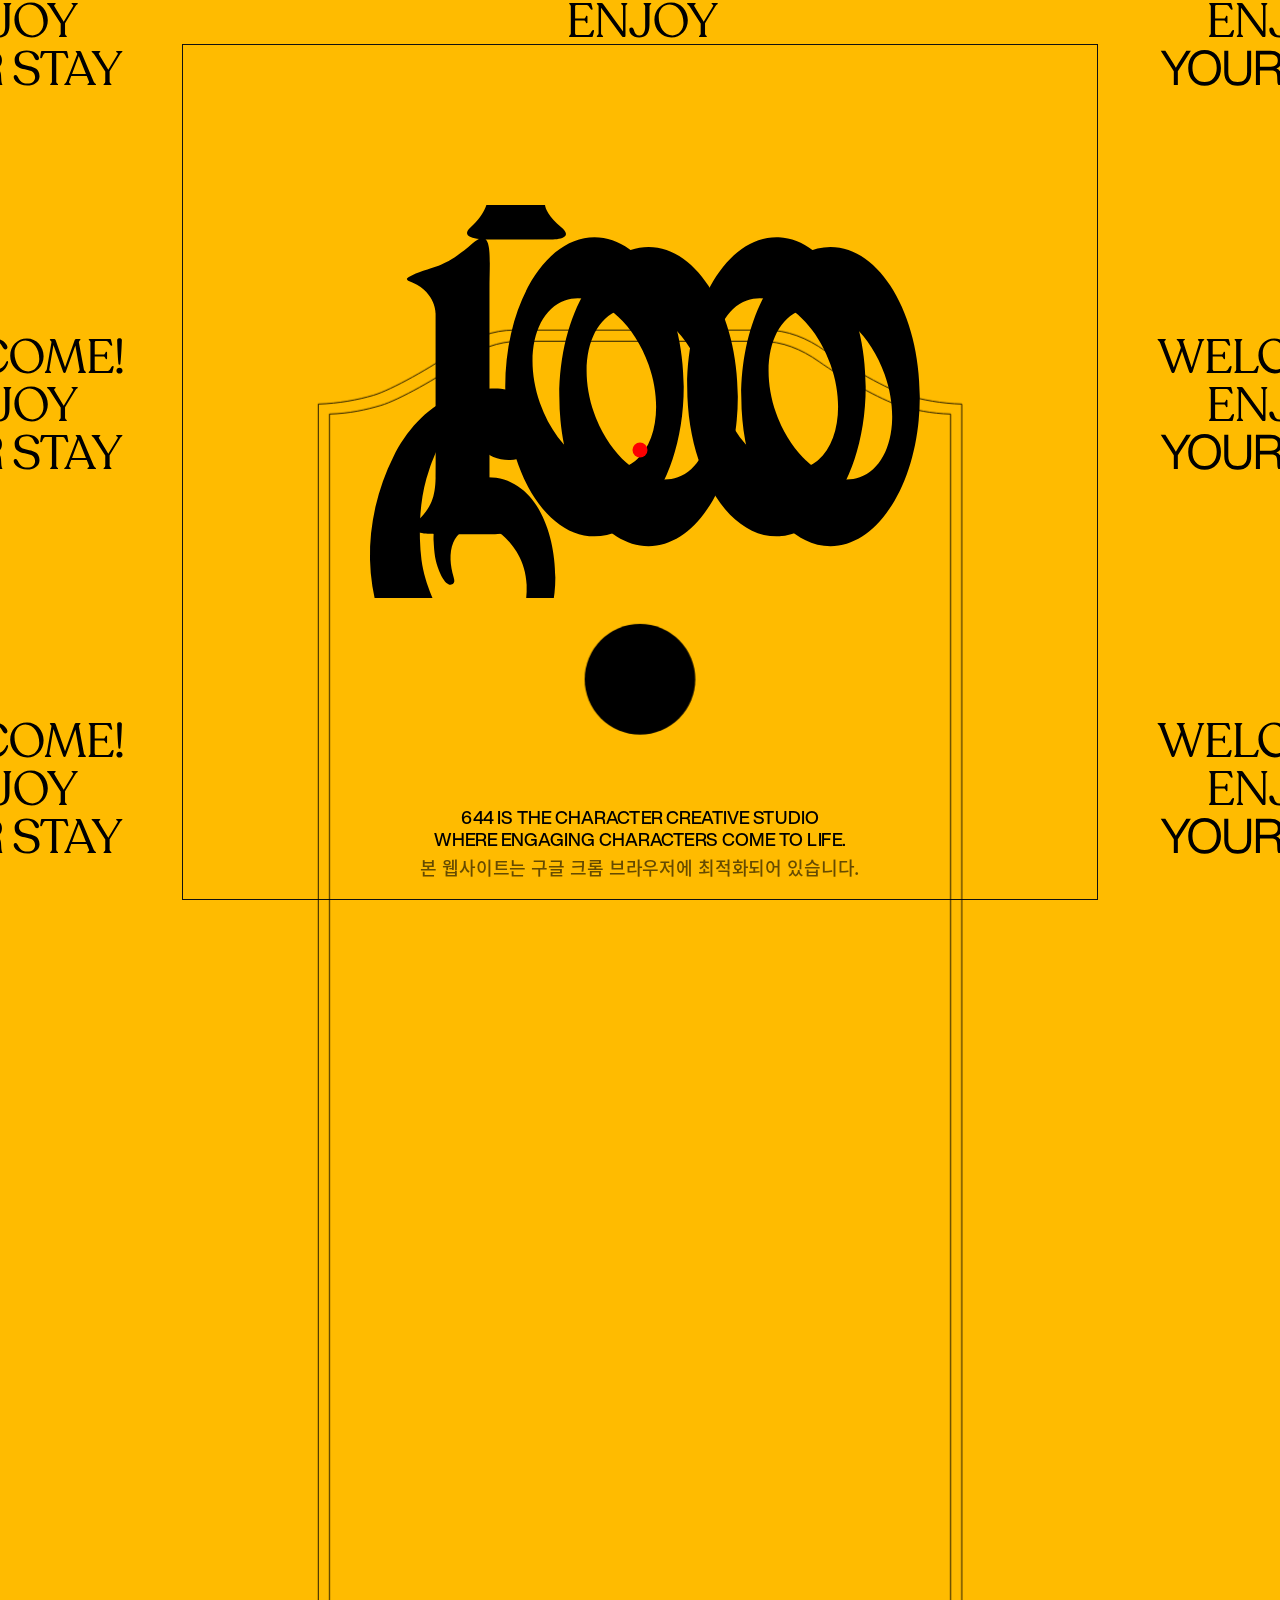
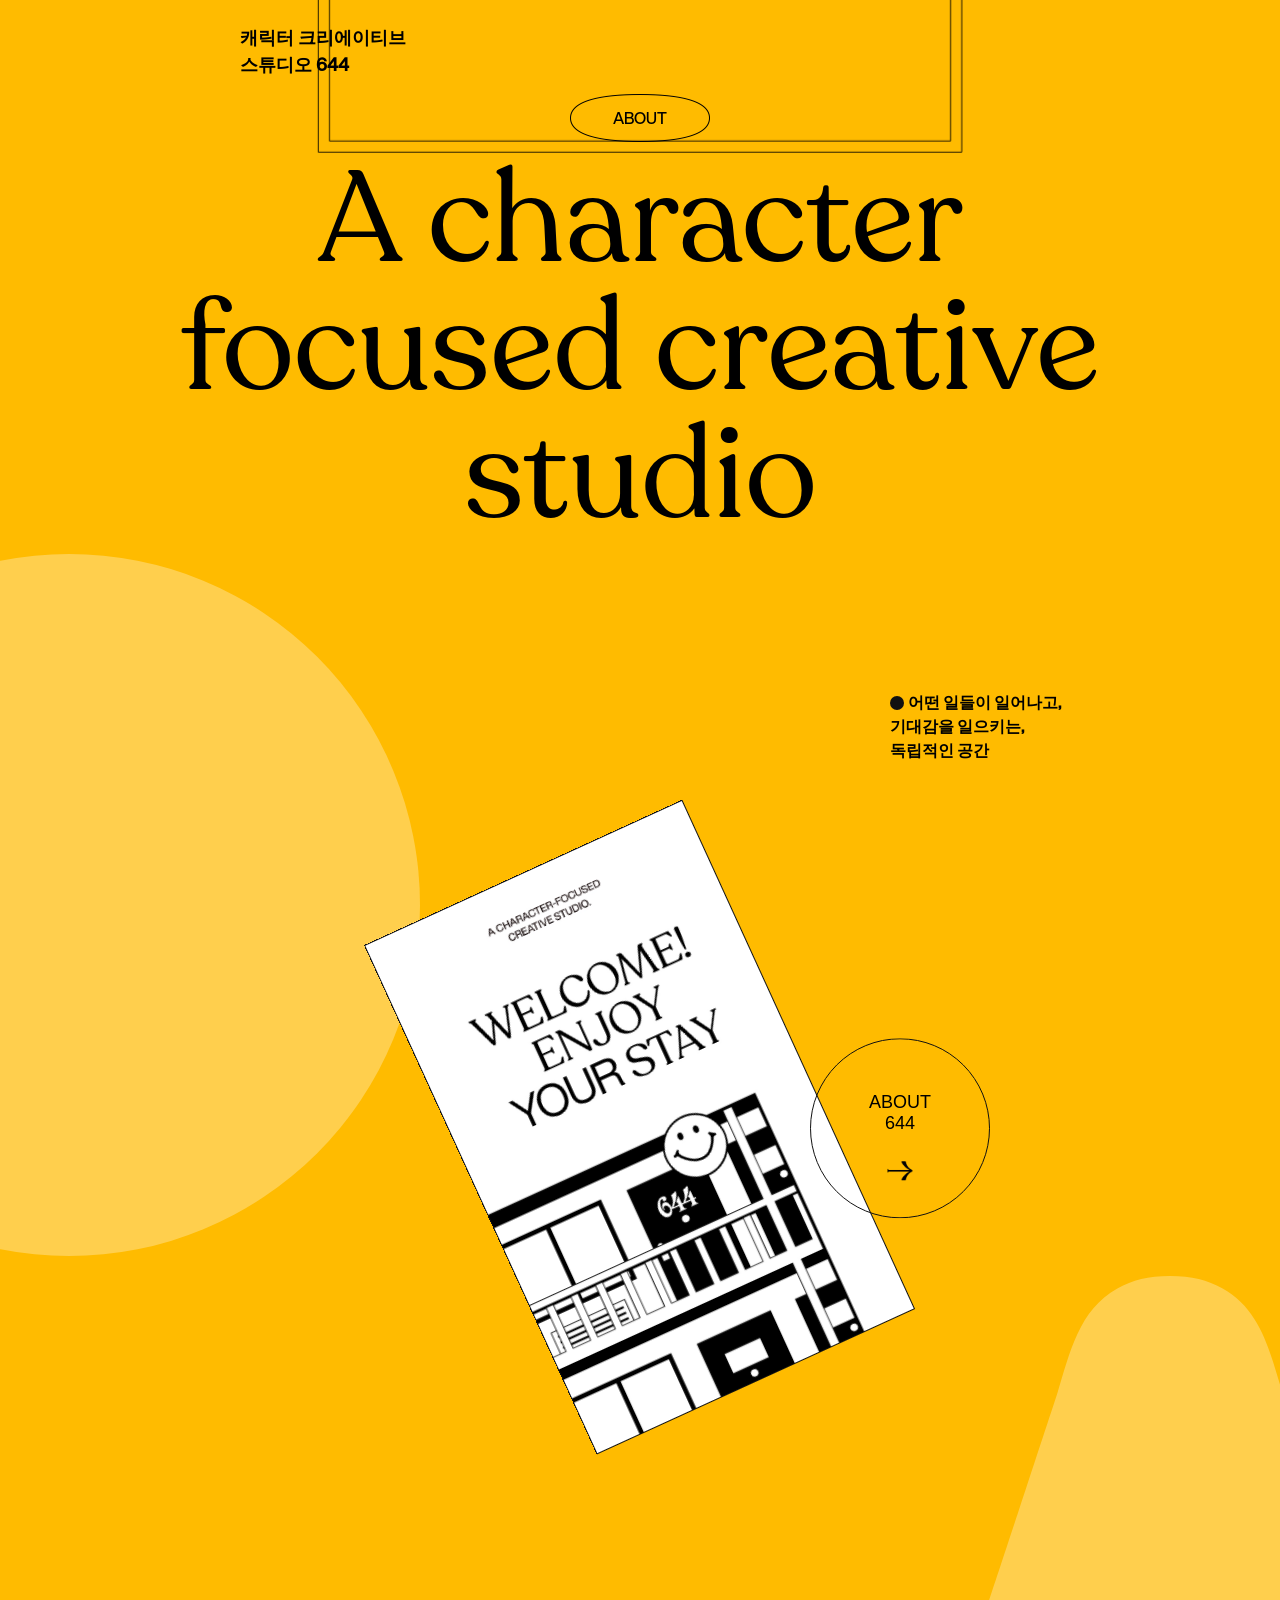
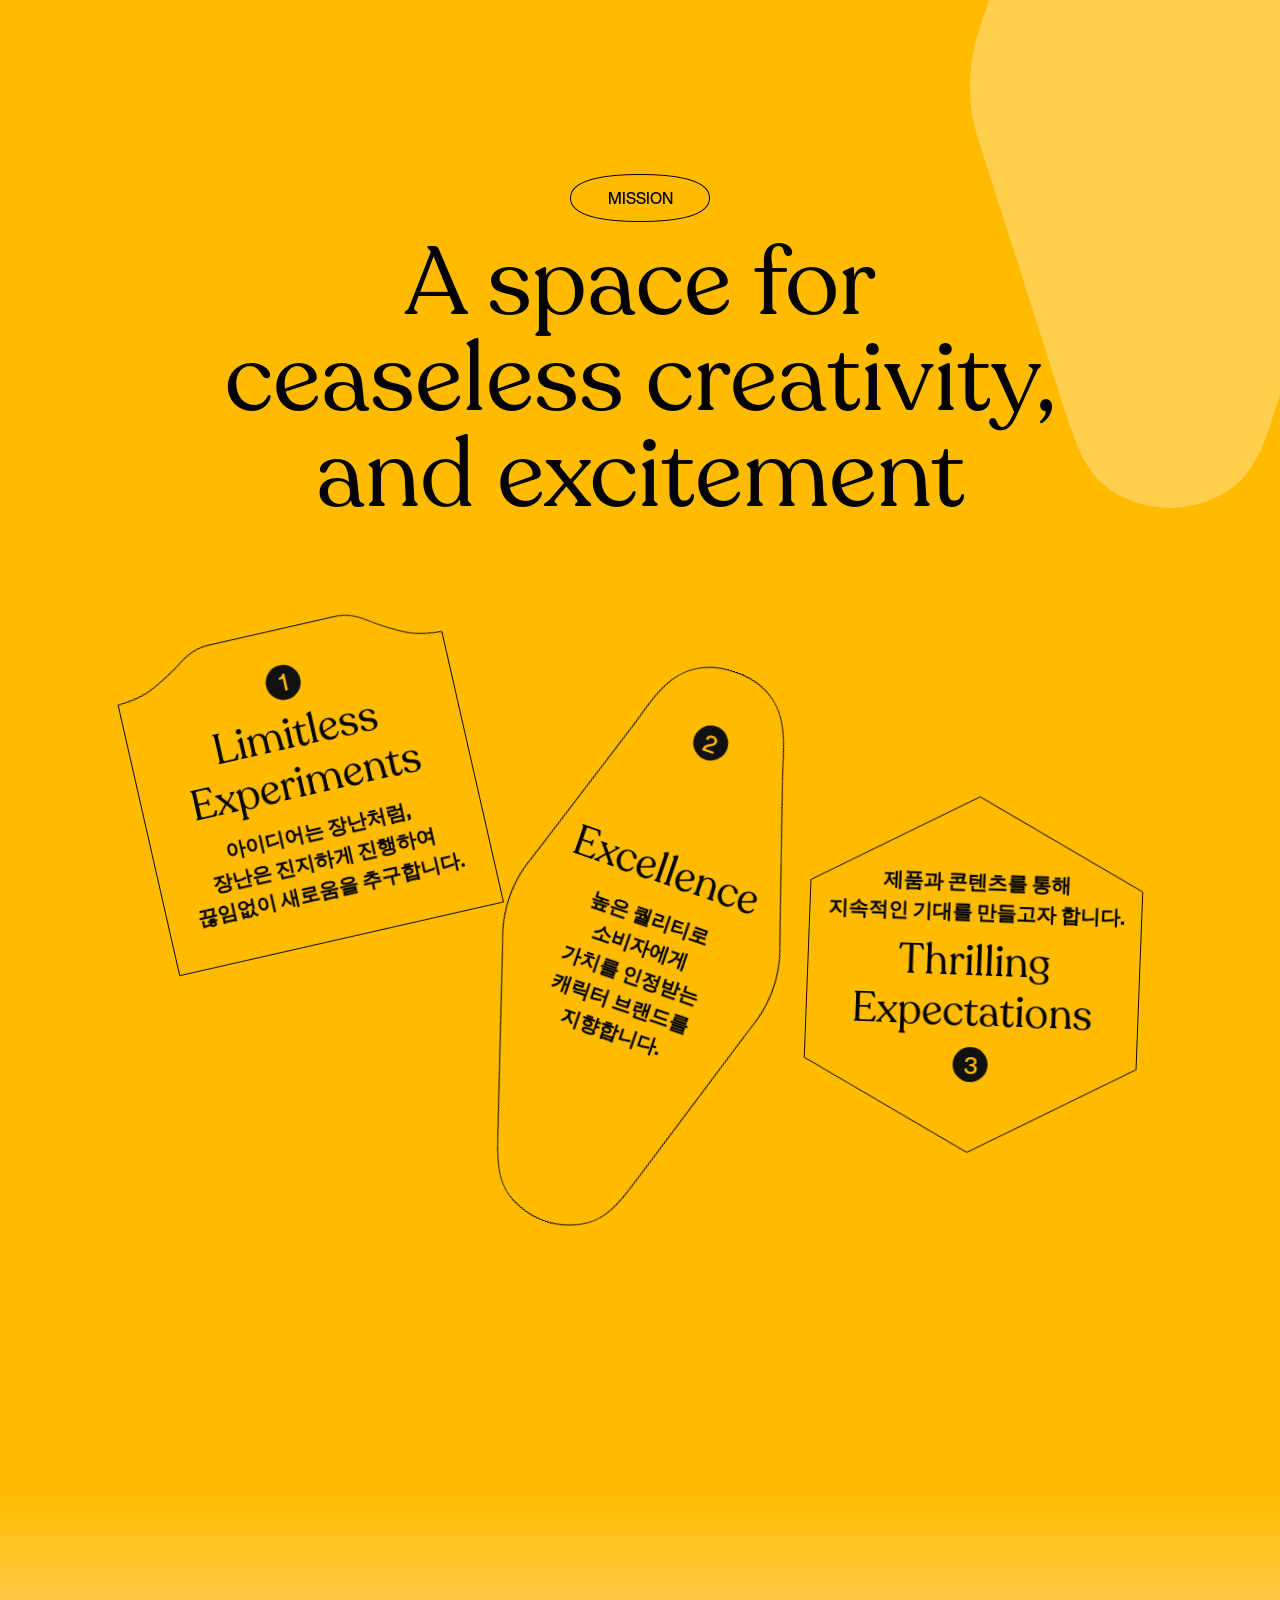
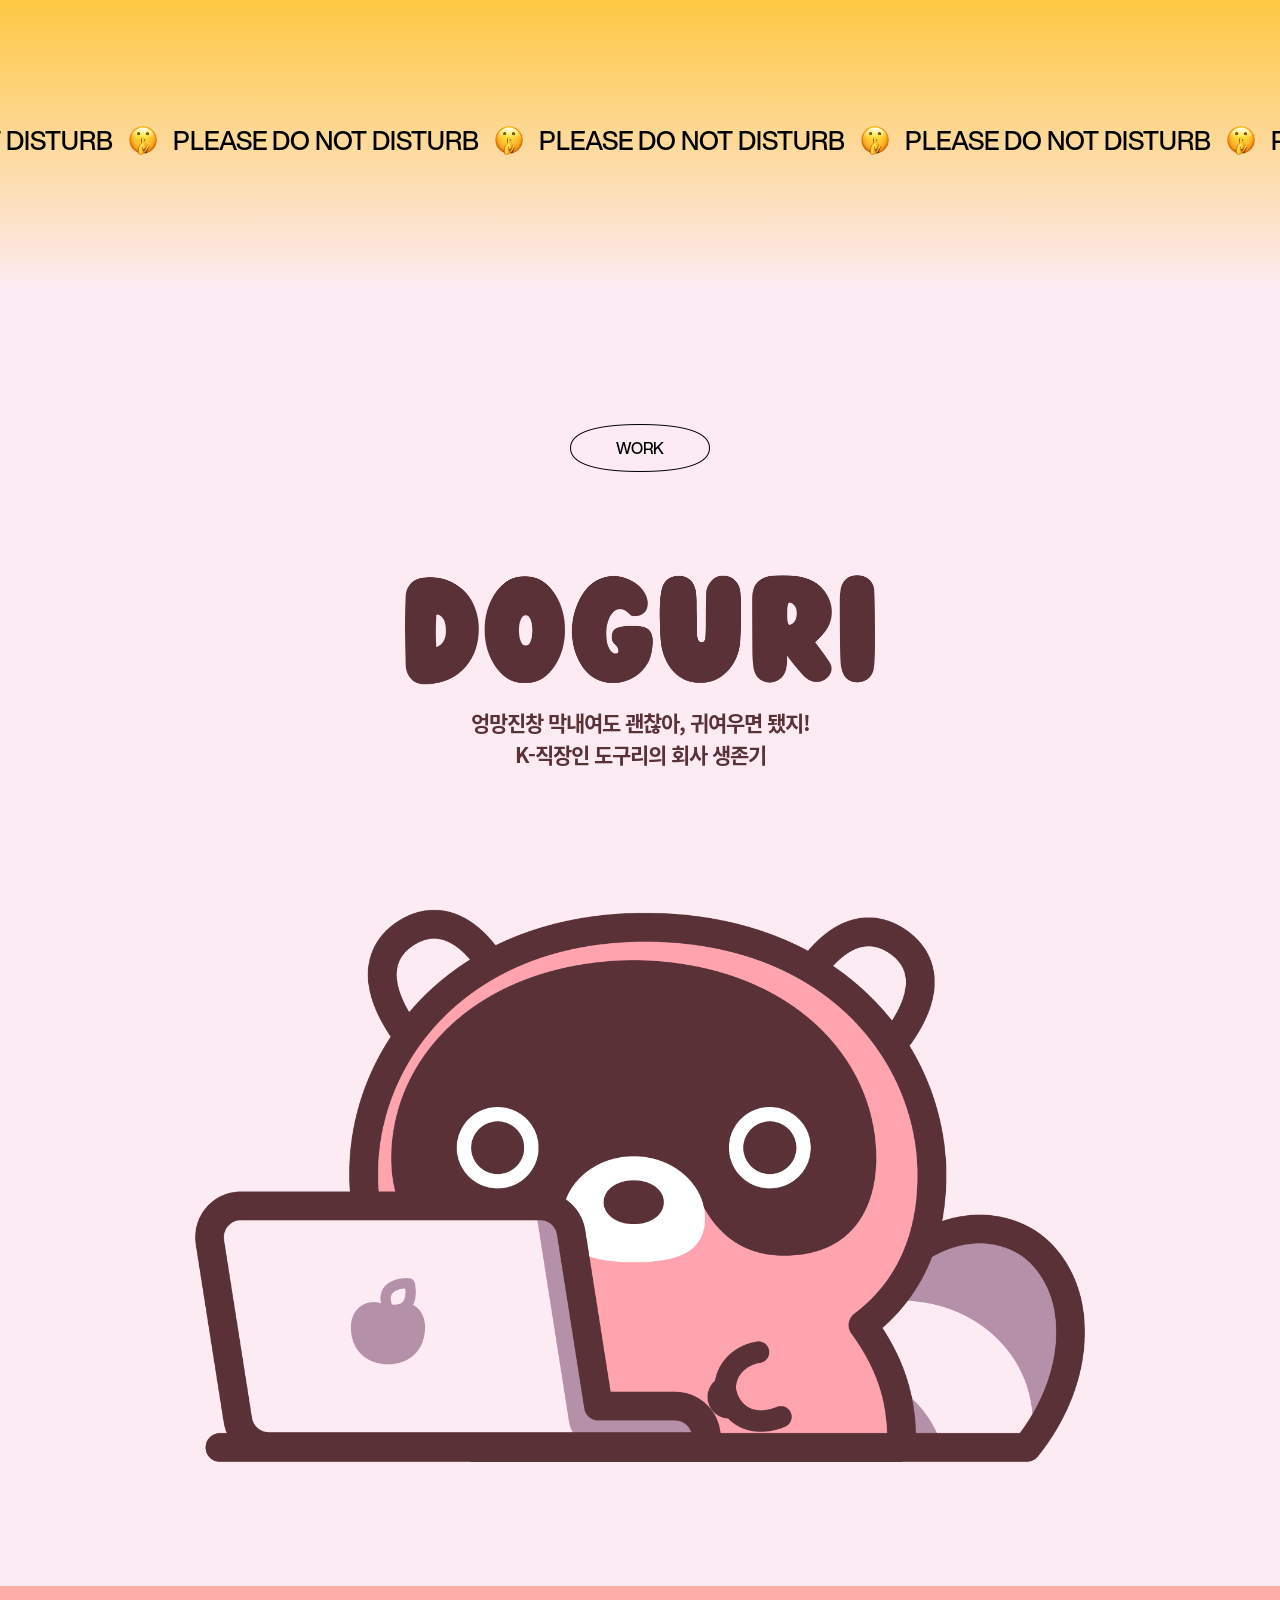
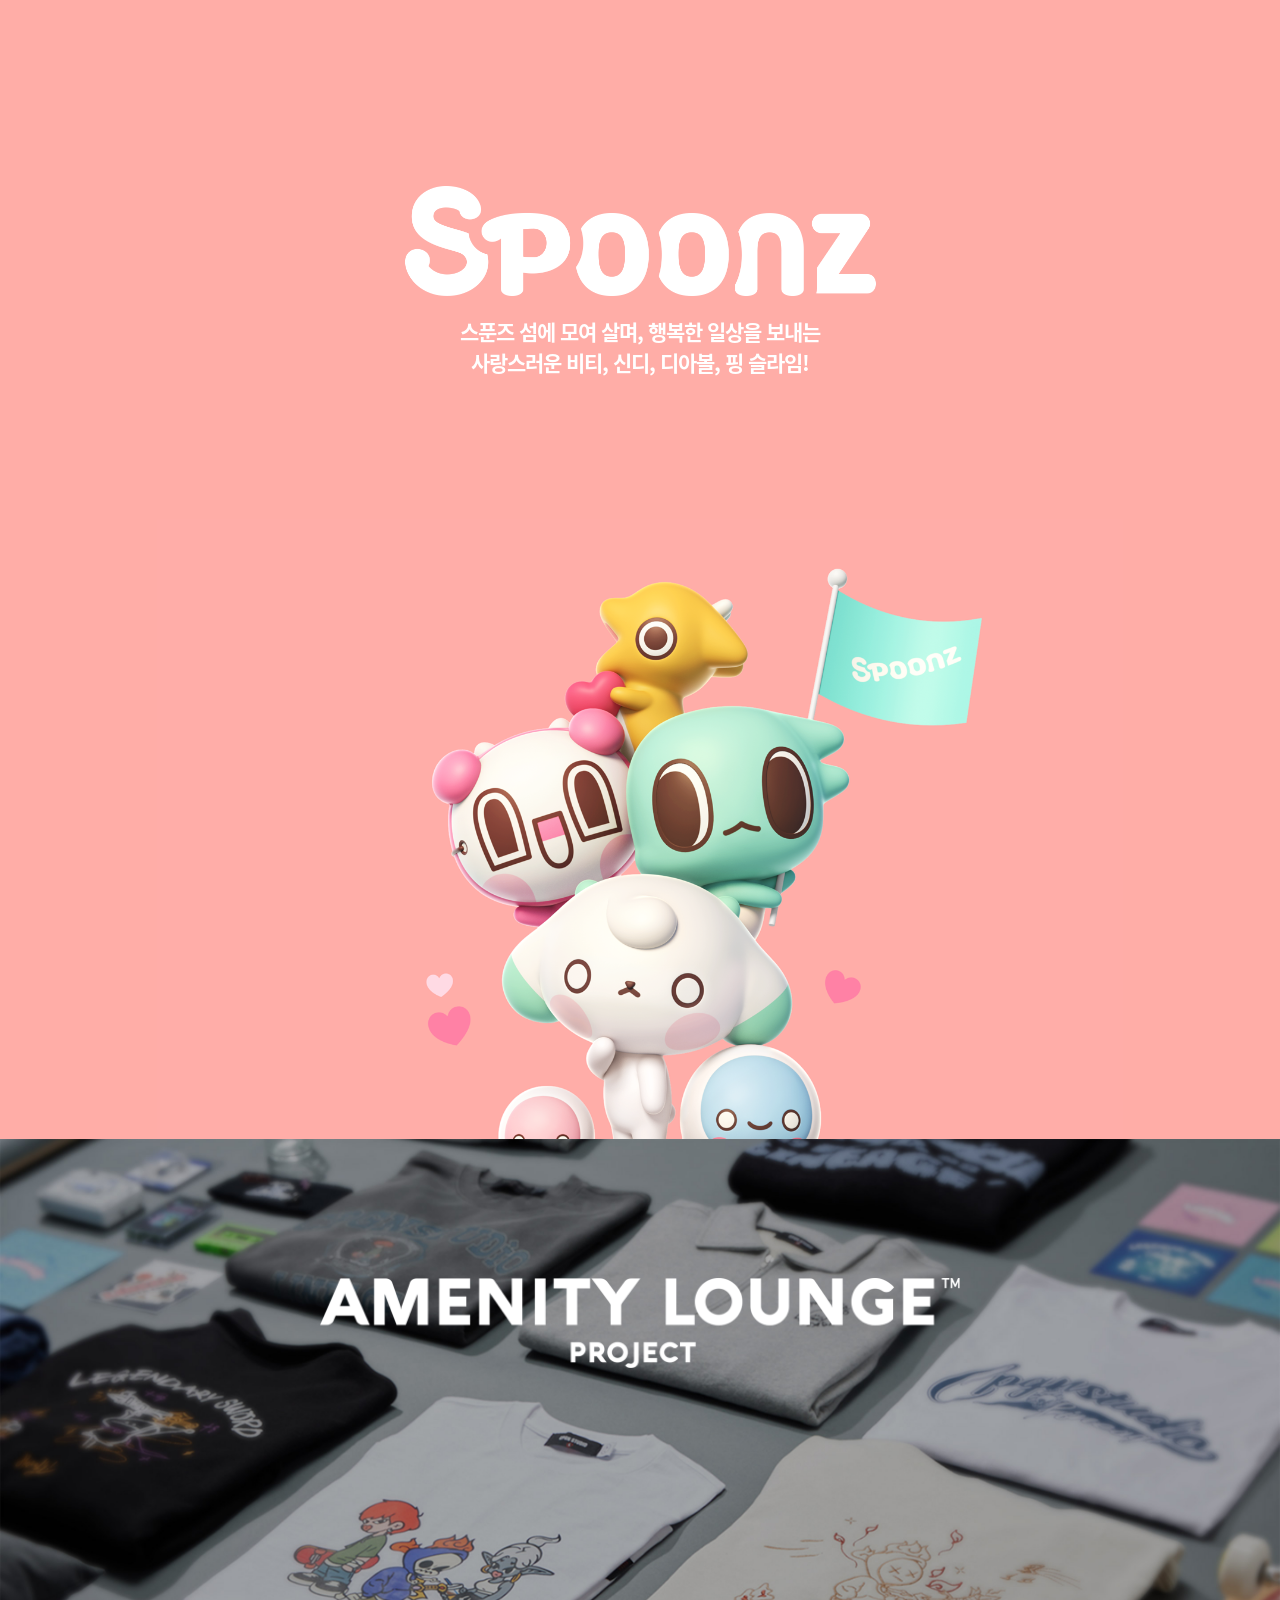
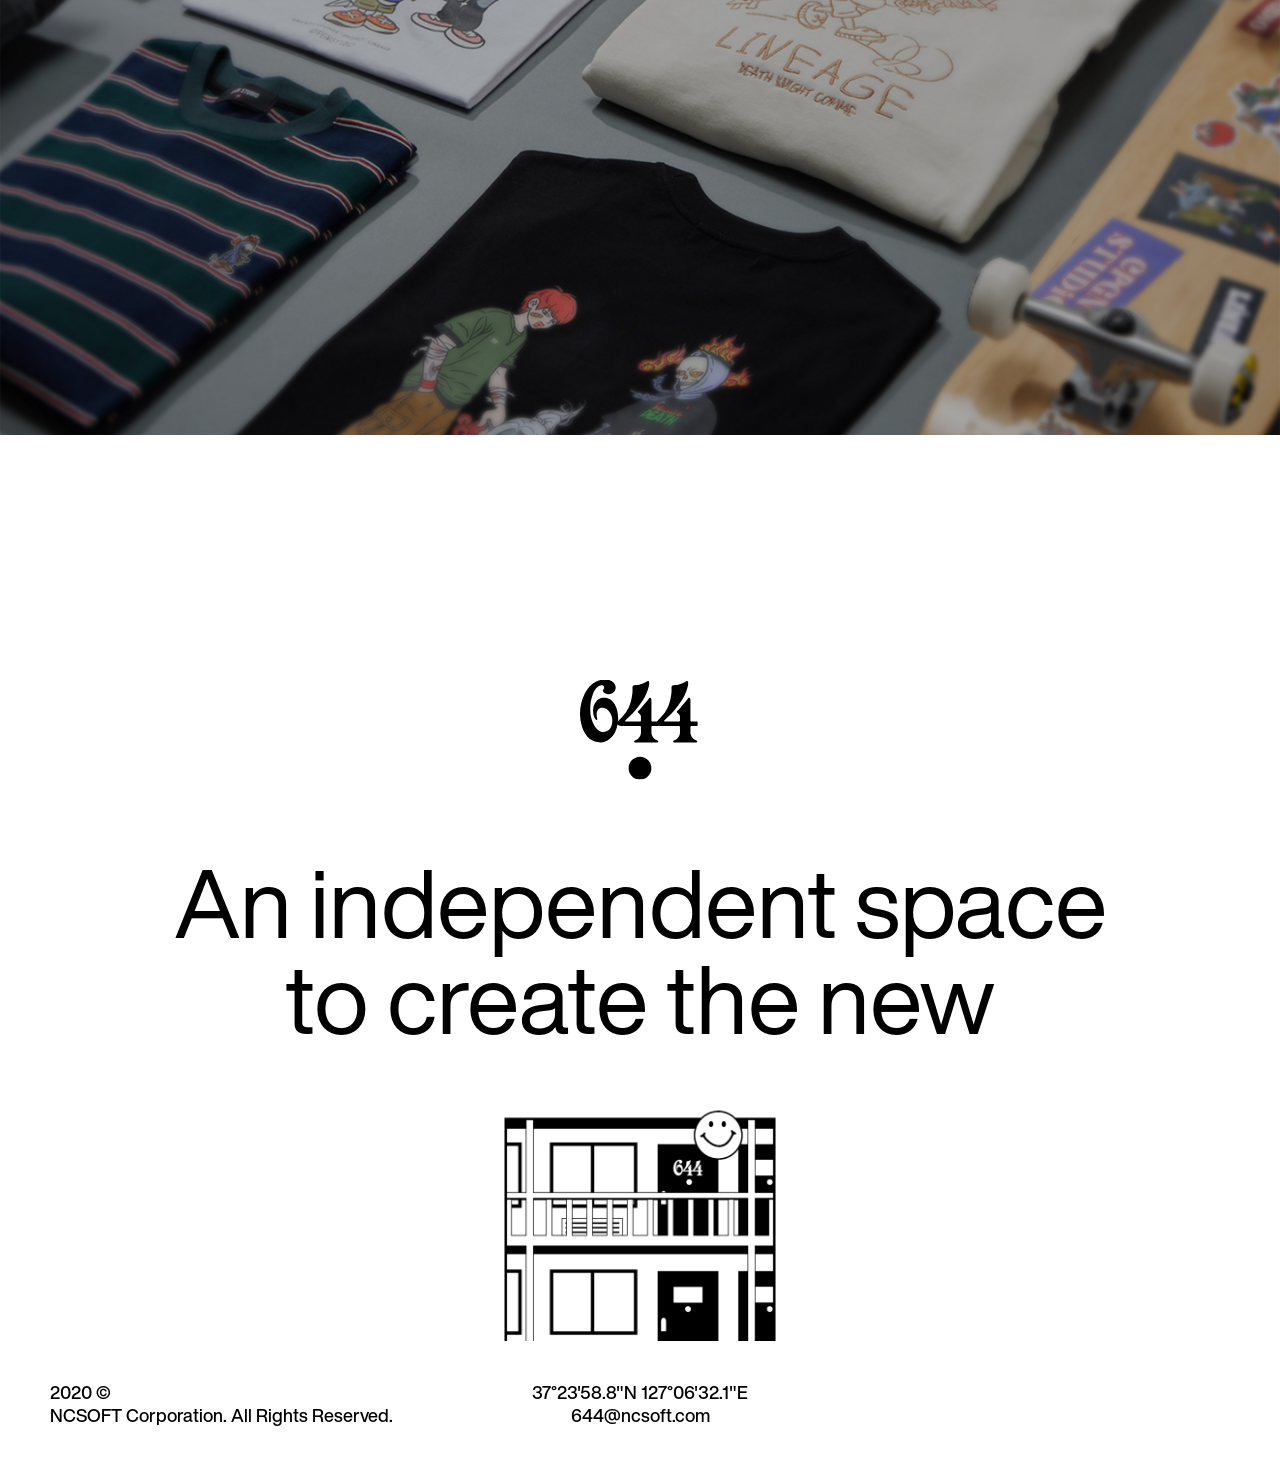
==== commit cb546c3b: "almost end" ====
--- a/html/index.html
+++ b/html/index.html
@@ -188,6 +188,50 @@
           <div class="doguriPointer"></div>
         </div>
       </section>
+      <section id="spoonz" class="section">
+        <div class="titleBox">
+          <h2><img src="../images/main/nc644-character-spoonz-co-name.png" alt="" /></h2>
+          <p class="desc">
+            스푼즈 섬에 모여 살며, 행복한 일상을 보내는 <br />
+            사랑스러운 비티, 신디, 디아볼, 핑 슬라임!
+          </p>
+        </div>
+        <div class="contentsBox">
+          <div class="imgBox">
+            <img src="../images/main/nc644-character-spoonz-co.png" alt="" />
+          </div>
+        </div>
+      </section>
+      <section id="amenity" class="section">
+        <div class="titleBox">
+          <h2><img src="../images/main/nc644-project-amenity-name.png" alt="" /></h2>
+        </div>
+      </section>
+      <section id="shop" class="section">
+        <div class="titleBox">
+          <h2 class="logo"><img src="../images/main/nc644-logo.svg" alt="" /></h2>
+          <h3>
+            An independent space <br />
+            to create the new
+          </h3>
+        </div>
+        <div class="contentsBox">
+          <div class="imgBox">
+            <img src="../images/main/nc644-shop.jpg" alt="" />
+          </div>
+          <span class="desc">
+            644 IS THE CHARACTER CREATIVE STUDIO <br />
+            WHERE ENGAGING CHARACTERS COME TO LIFE.
+          </span>
+        </div>
+      </section>
+      <footer id="footer">
+        <div class="copyright">2020 © <br />NCSOFT Corporation. All Rights Reserved.</div>
+        <address id="address">
+          <span>37°23'58.8"N 127°06'32.1"E</span>
+          <a href="" class="email"><span>644@ncsoft.com</span></a>
+        </address>
+      </footer>
       <div class="mousePointer"></div>
     </main>
     <script>
@@ -245,7 +289,7 @@
       $(window).on("mousemove", function (e) {
         const wx = e.originalEvent.clientX;
         const wy = e.originalEvent.clientY;
-        gsap.to(".mousePointer", { x: `${wx}`, y: `${wy}`, ease: "none", duration: 0.25 });
+        gsap.to(".mousePointer", { left: `${wx}`, top: `${wy}`, ease: "none", duration: 0.25 });
       });
 
       // header date
@@ -484,7 +528,7 @@
           trigger: "#mission",
           start: "top top",
           end: "bottom top",
-          markers: true,
+          // markers: true,
           scrub: 1,
           toggleActions: "restart pause resume pause",
         },
@@ -512,7 +556,7 @@
           start: "top-=20% top",
           end: "bottom-=10% top",
           scrub: 1,
-          markers: true,
+          // markers: true,
         },
       });
       doguriTL
@@ -520,6 +564,65 @@
         .from("#doguri h3", { y: 50, ease: "none", duration: 2 }, "doguri")
         .from("#doguri .desc", { y: 50, ease: "none", duration: 2 }, "doguri")
         .from("#doguri .imgBox", { y: 100, ease: "none", duration: 2 }, "doguri");
+
+      // spoonzTimeline
+      const spoonzTL = gsap.timeline({
+        scrollTrigger: {
+          trigger: "#spponz",
+          start: "top-=20% top",
+          end: "bottom-=10% top",
+          scrub: 1,
+          // markers: true,
+        },
+      });
+      spoonzTL.from("#spoonz .imgBox", {
+        y: 200,
+        ease: "none",
+      });
+
+      // shopTimeline
+      const shopTL = gsap.timeline({
+        scrollTrigger: {
+          trigger: "#shop",
+          start: "top-=30% top",
+          end: "center-=30% top",
+          scrub: 1,
+        },
+      });
+      shopTL
+        .addLabel("shop")
+        .from(
+          "#shop .logo",
+          {
+            y: 50,
+            ease: "none",
+          },
+          "shop"
+        )
+        .from(
+          "#shop h3",
+          {
+            y: 100,
+            ease: "none",
+          },
+          "shop"
+        )
+        .from(
+          "#shop .desc",
+          {
+            y: 150,
+            ease: "none",
+          },
+          "shop"
+        )
+        .from(
+          "#shop .imgBox",
+          {
+            y: 150,
+            ease: "none",
+          },
+          "shop"
+        );
     </script>
   </body>
 </html>
--- a/css/main.css
+++ b/css/main.css
@@ -72,8 +72,7 @@
 img {
   width: 100%;
   height: 100%;
-  -o-object-fit: contain;
-     object-fit: contain;
+  object-fit: contain;
 }
 
 #canvas {
@@ -106,8 +105,7 @@
   margin-left: -290px;
   border: 1px solid #111;
   background-color: #ffbb00;
-  -o-object-fit: cover;
-     object-fit: cover;
+  object-fit: cover;
 }
 #mainVisual .contents .count {
   display: flex;
@@ -190,8 +188,7 @@
 }
 #mainVisual .contents .guideTxt .scrollDown {
   opacity: 0;
-  -webkit-animation: moveTxtVertical 0.8s linear infinite both;
-          animation: moveTxtVertical 0.8s linear infinite both;
+  animation: moveTxtVertical 0.8s linear infinite both;
 }
 #mainVisual .contents .guideTxt .scrollDown::after {
   display: block;
@@ -493,6 +490,15 @@
   background-repeat: no-repeat;
 }
 
+#doguri .desc,
+#spoonz .desc {
+  font-size: 21px;
+  font-weight: 900;
+  line-height: 1.5;
+  font-family: "NotoSansKR-Bold", serif;
+  letter-spacing: -1px;
+}
+
 #doguri {
   background-color: #fcebf3;
   height: 100%;
@@ -509,12 +515,7 @@
   margin-top: 50px;
 }
 #doguri .titleBox .desc {
-  font-size: 21px;
-  font-weight: 900;
-  line-height: 1.5;
   color: #593137;
-  font-family: "NotoSansKR-Bold", serif;
-  letter-spacing: -1px;
 }
 #doguri .contentsBox {
   margin-bottom: 100px;
@@ -522,6 +523,123 @@
 #doguri .contentsBox .imgBox {
   width: 970px;
   margin: 0 auto;
+}
+
+#spoonz {
+  background-color: #ffada7;
+}
+#spoonz .titleBox {
+  padding-top: 200px;
+  margin-bottom: 10px;
+}
+#spoonz .titleBox h2 {
+  height: 110px;
+  margin-bottom: 20px;
+}
+#spoonz .titleBox .desc {
+  color: #fff;
+}
+#spoonz .contentsBox .imgBox {
+  height: 750px;
+}
+
+#amenity {
+  width: 100%;
+  height: 100%;
+  position: relative;
+}
+#amenity::before {
+  content: "";
+  display: block;
+  padding-top: 70%;
+  background-image: url("../images/main/nc644-project-amenity.jpg");
+  background-size: cover;
+  background-repeat: no-repeat;
+}
+#amenity .titleBox {
+  position: absolute;
+  top: 15%;
+  left: 50%;
+  transform: translateX(-50%);
+}
+#amenity .titleBox h2 {
+  height: 100px;
+}
+
+#shop {
+  background-color: #fff;
+  padding-top: 200px;
+  padding-bottom: 20px;
+}
+#shop .titleBox {
+  margin-bottom: 0;
+}
+#shop .titleBox .logo {
+  margin-bottom: 30px;
+  display: block;
+  height: 100px;
+}
+#shop .titleBox h3 {
+  font-size: 96px;
+  font-family: "HelveticaRegular", serif;
+}
+#shop .contentsBox .imgBox {
+  margin: 20px 0;
+  height: 270px;
+}
+#shop .contentsBox .desc {
+  display: block;
+  text-align: center;
+  line-height: 1.5;
+  font-size: 18px;
+}
+
+#footer {
+  padding: 40px 50px;
+  background-color: #fff;
+  width: 100%;
+  position: relative;
+  line-height: 1.3;
+  font-size: 18px;
+}
+#footer .copyright {
+  text-transform: none;
+}
+#footer #address {
+  position: absolute;
+  display: flex;
+  flex-direction: column;
+  align-items: center;
+  position: absolute;
+  left: 50%;
+  transform: translateX(-50%);
+  bottom: 40px;
+}
+#footer #address span {
+  display: block;
+}
+#footer #address .email {
+  display: inline-block;
+  overflow: hidden;
+}
+#footer #address .email span {
+  position: relative;
+  display: inline-block;
+  text-transform: none;
+  transition: color 0.25s ease;
+  padding: 0 5px;
+}
+#footer #address .email span::before {
+  content: "644@ncsoft.com";
+  position: absolute;
+  display: block;
+  right: 100%;
+  top: 50%;
+  transform: translateY(-50%);
+}
+#footer #address .email span:hover {
+  color: #fc0000;
+  animation: emailMove 3s linear infinite forwards;
 }
 
 .mousePointer {
@@ -531,8 +649,9 @@
   border-radius: 100%;
   z-index: 100;
   position: fixed;
-  top: -7.5px;
-  left: -7.5px;
+  top: 50%;
+  left: 50%;
+  transform: translate(-50%, -50%);
   pointer-events: none;
 }
 
@@ -553,8 +672,7 @@
   color: #fc0000;
 }
 .topBtn:hover .btn {
-  -webkit-animation: moveTopBtn 0.8s linear infinite forwards;
-          animation: moveTopBtn 0.8s linear infinite forwards;
+  animation: moveTopBtn 0.8s linear infinite forwards;
 }
 .topBtn .btn {
   width: 100%;
@@ -569,31 +687,6 @@
   left: 0;
 }
 
-@-webkit-keyframes moveTxtVertical {
-  0% {
-    transform: translate(-50%, 0);
-  }
-  100% {
-    transform: translate(-50%, 100%);
-  }
-}
-
-@keyframes moveTxtVertical {
-  0% {
-    transform: translate(-50%, 0);
-  }
-  100% {
-    transform: translate(-50%, 100%);
-  }
-}
-@-webkit-keyframes moveTopBtn {
-  0% {
-    transform: translateY(0);
-  }
-  100% {
-    transform: translateY(-100%);
-  }
-}
 @keyframes moveTopBtn {
   0% {
     transform: translateY(0);
@@ -602,14 +695,6 @@
     transform: translateY(-100%);
   }
 }
-@-webkit-keyframes marquee {
-  0% {
-    transform: translateX(-100%);
-  }
-  100% {
-    transform: translateX(0);
-  }
-}
 @keyframes marquee {
   0% {
     transform: translateX(-100%);
@@ -617,4 +702,12 @@
   100% {
     transform: translateX(0);
   }
+}
+@keyframes emailMove {
+  0% {
+    right: 0%;
+  }
+  100% {
+    right: -100%;
+  }
 }
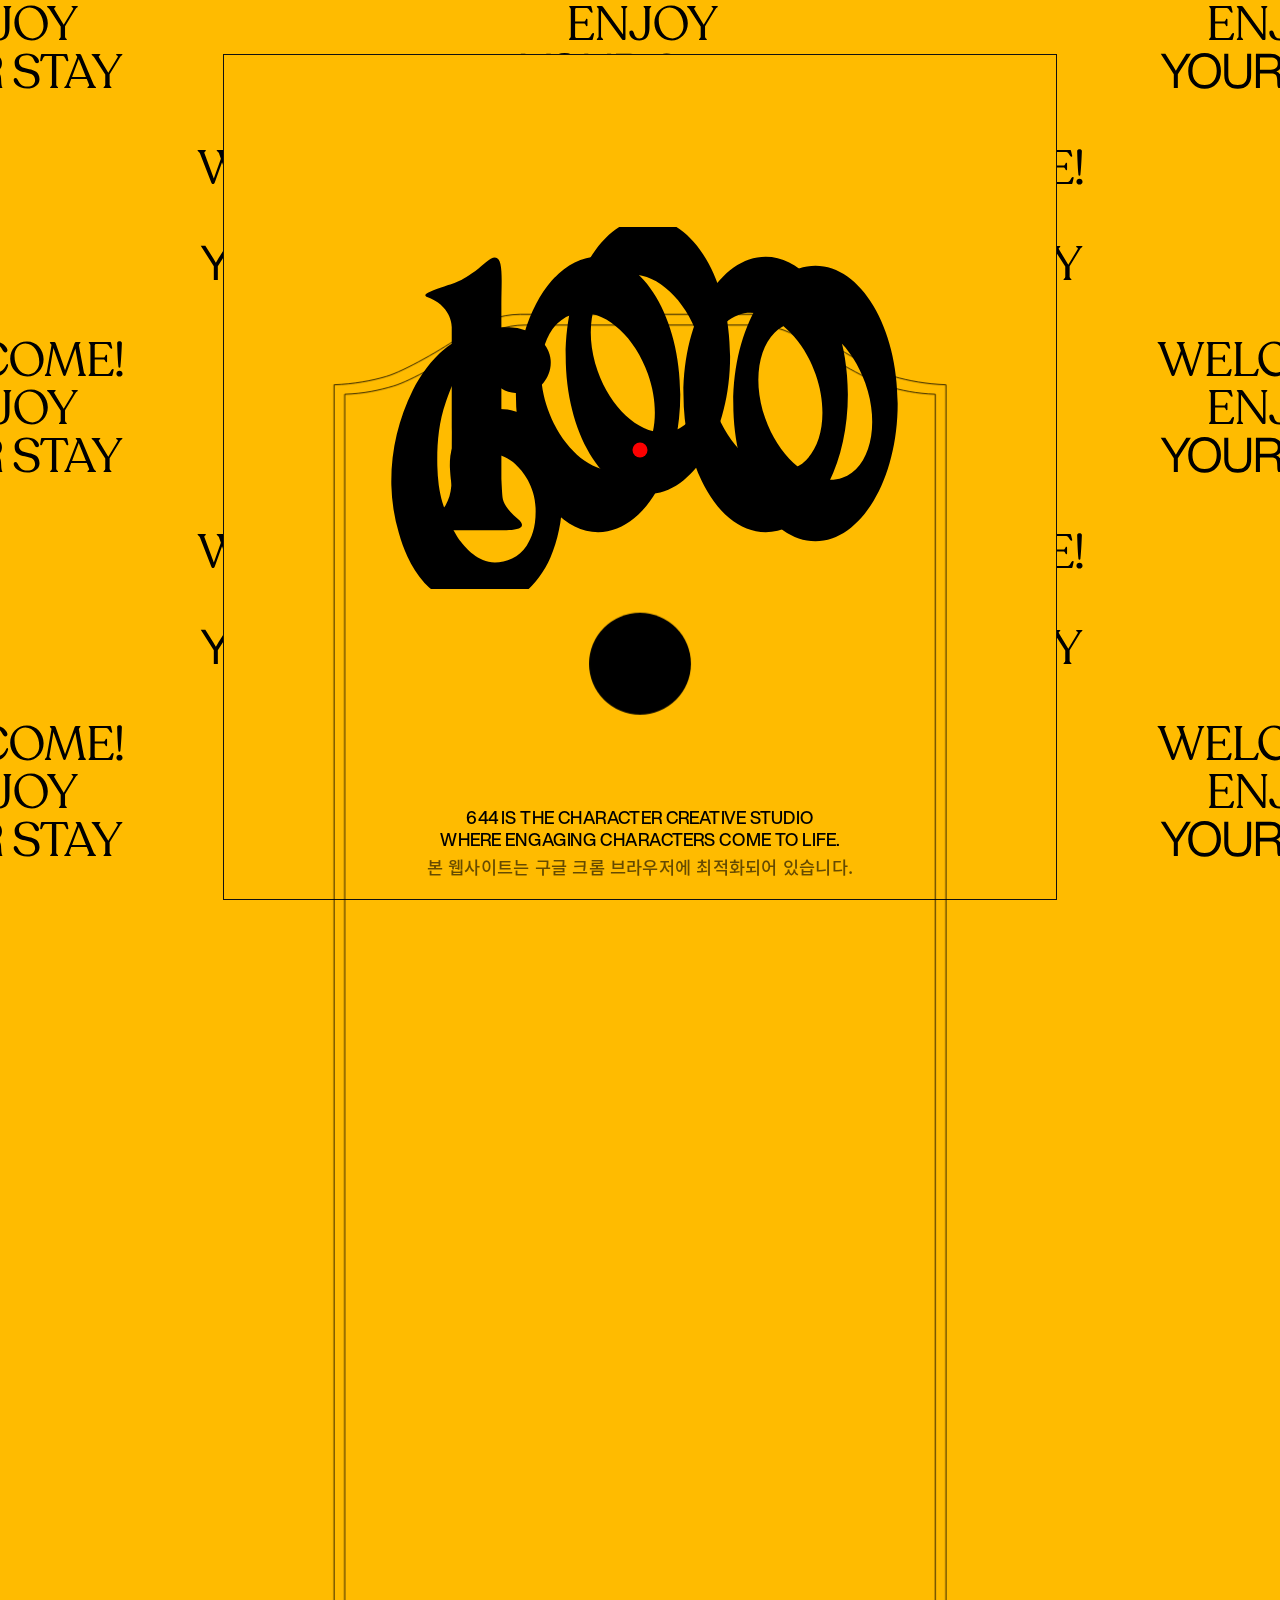
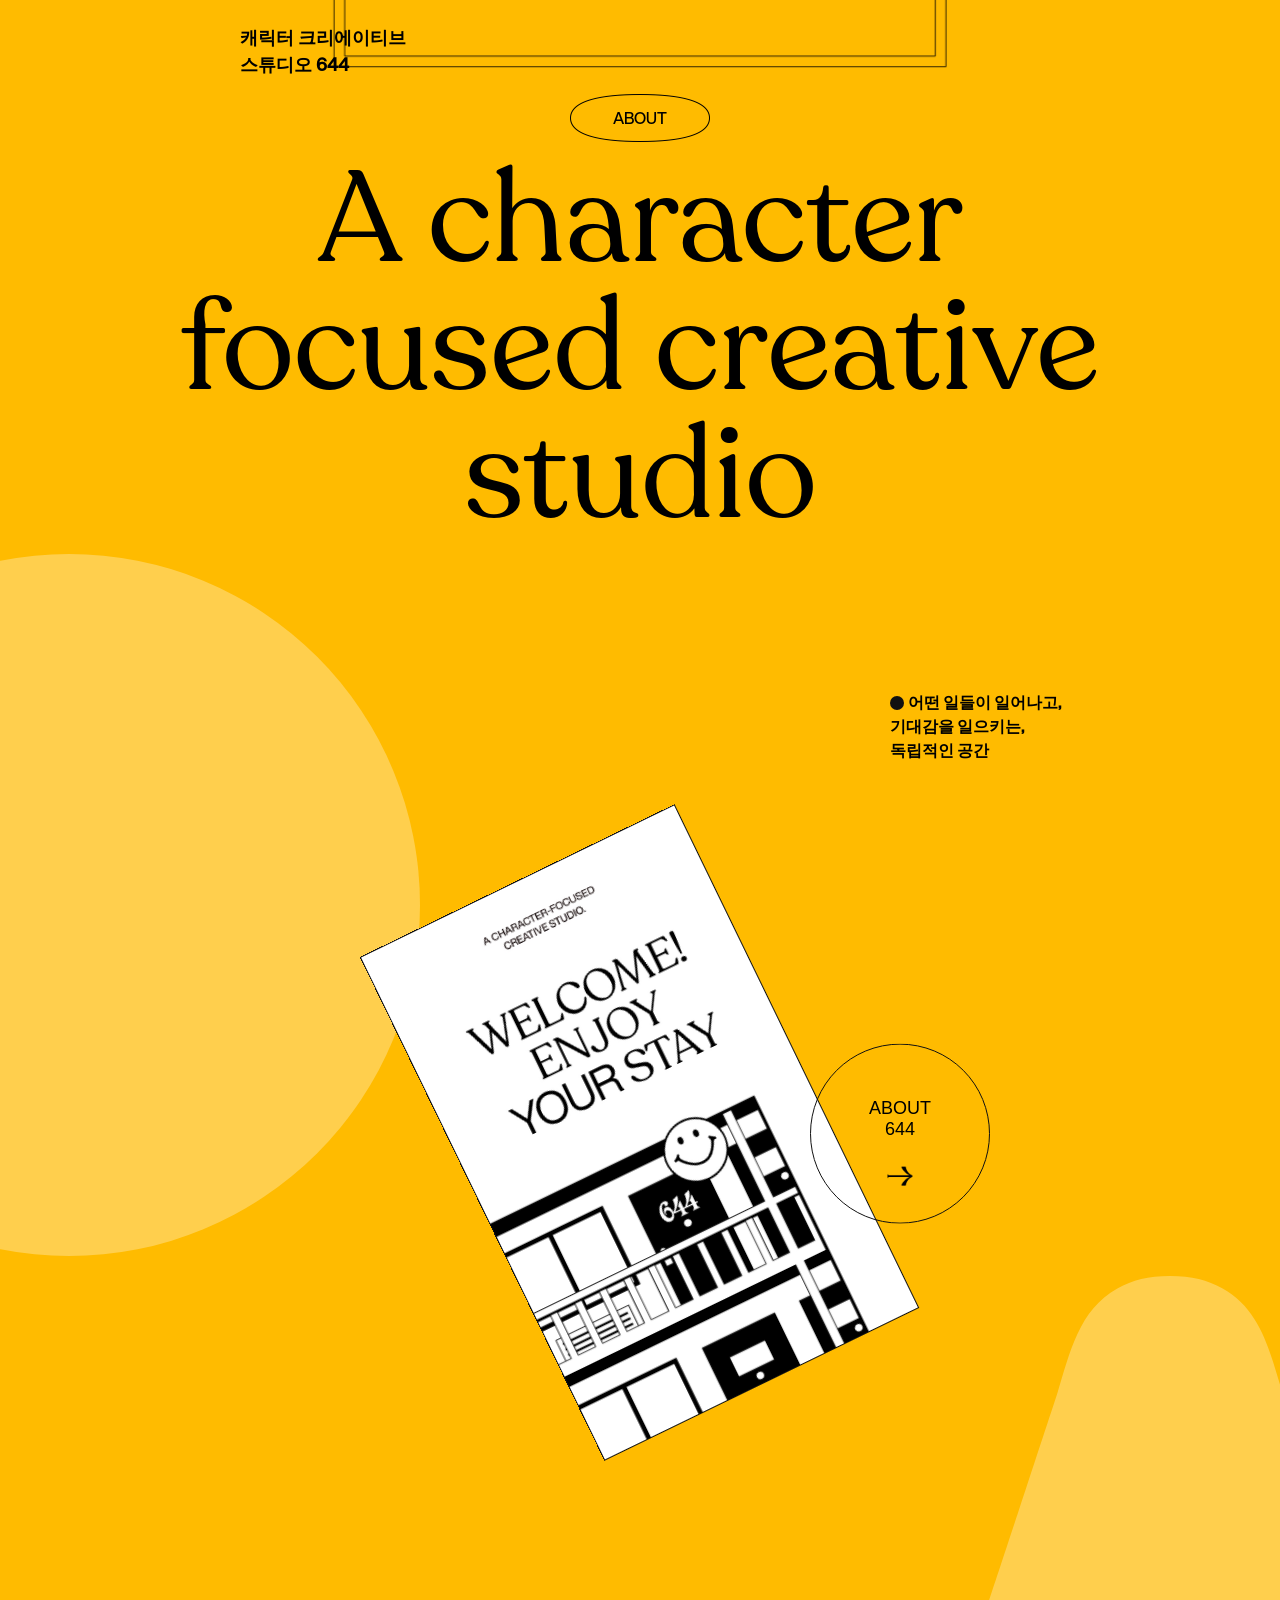
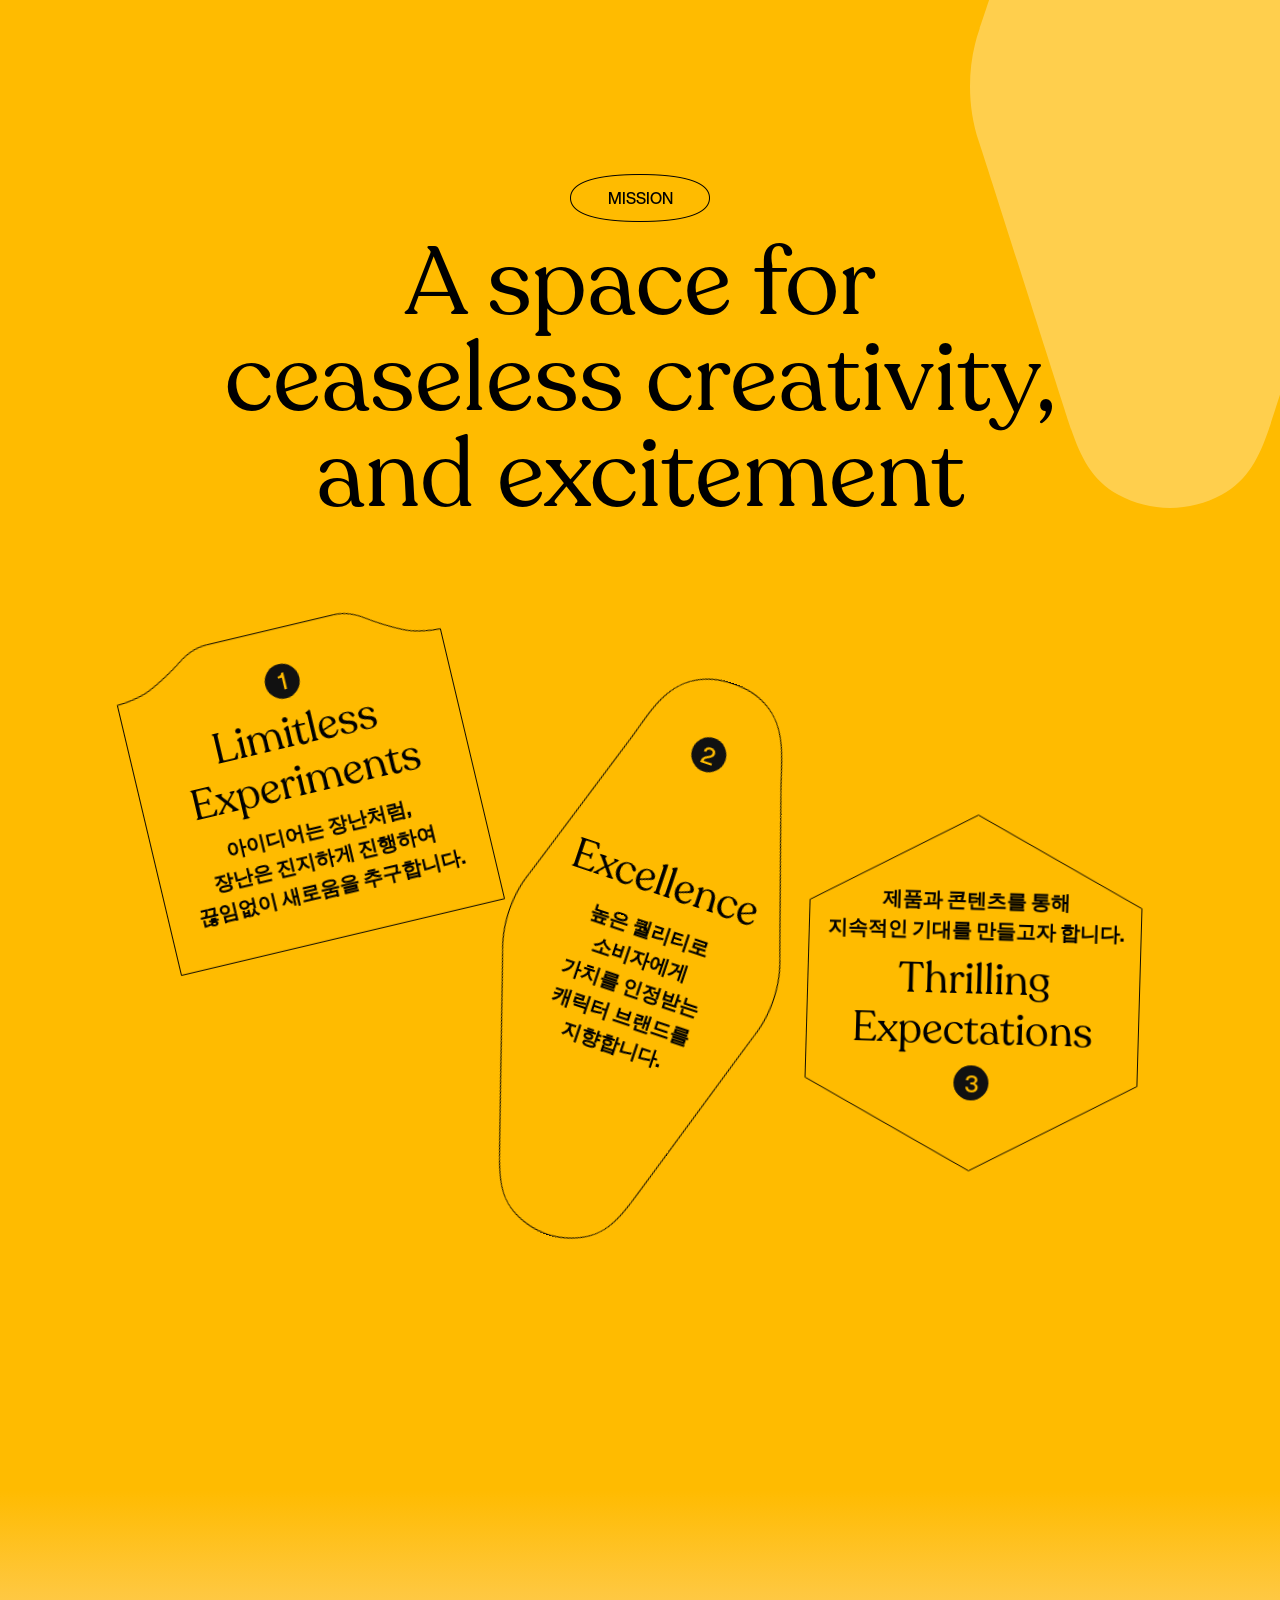
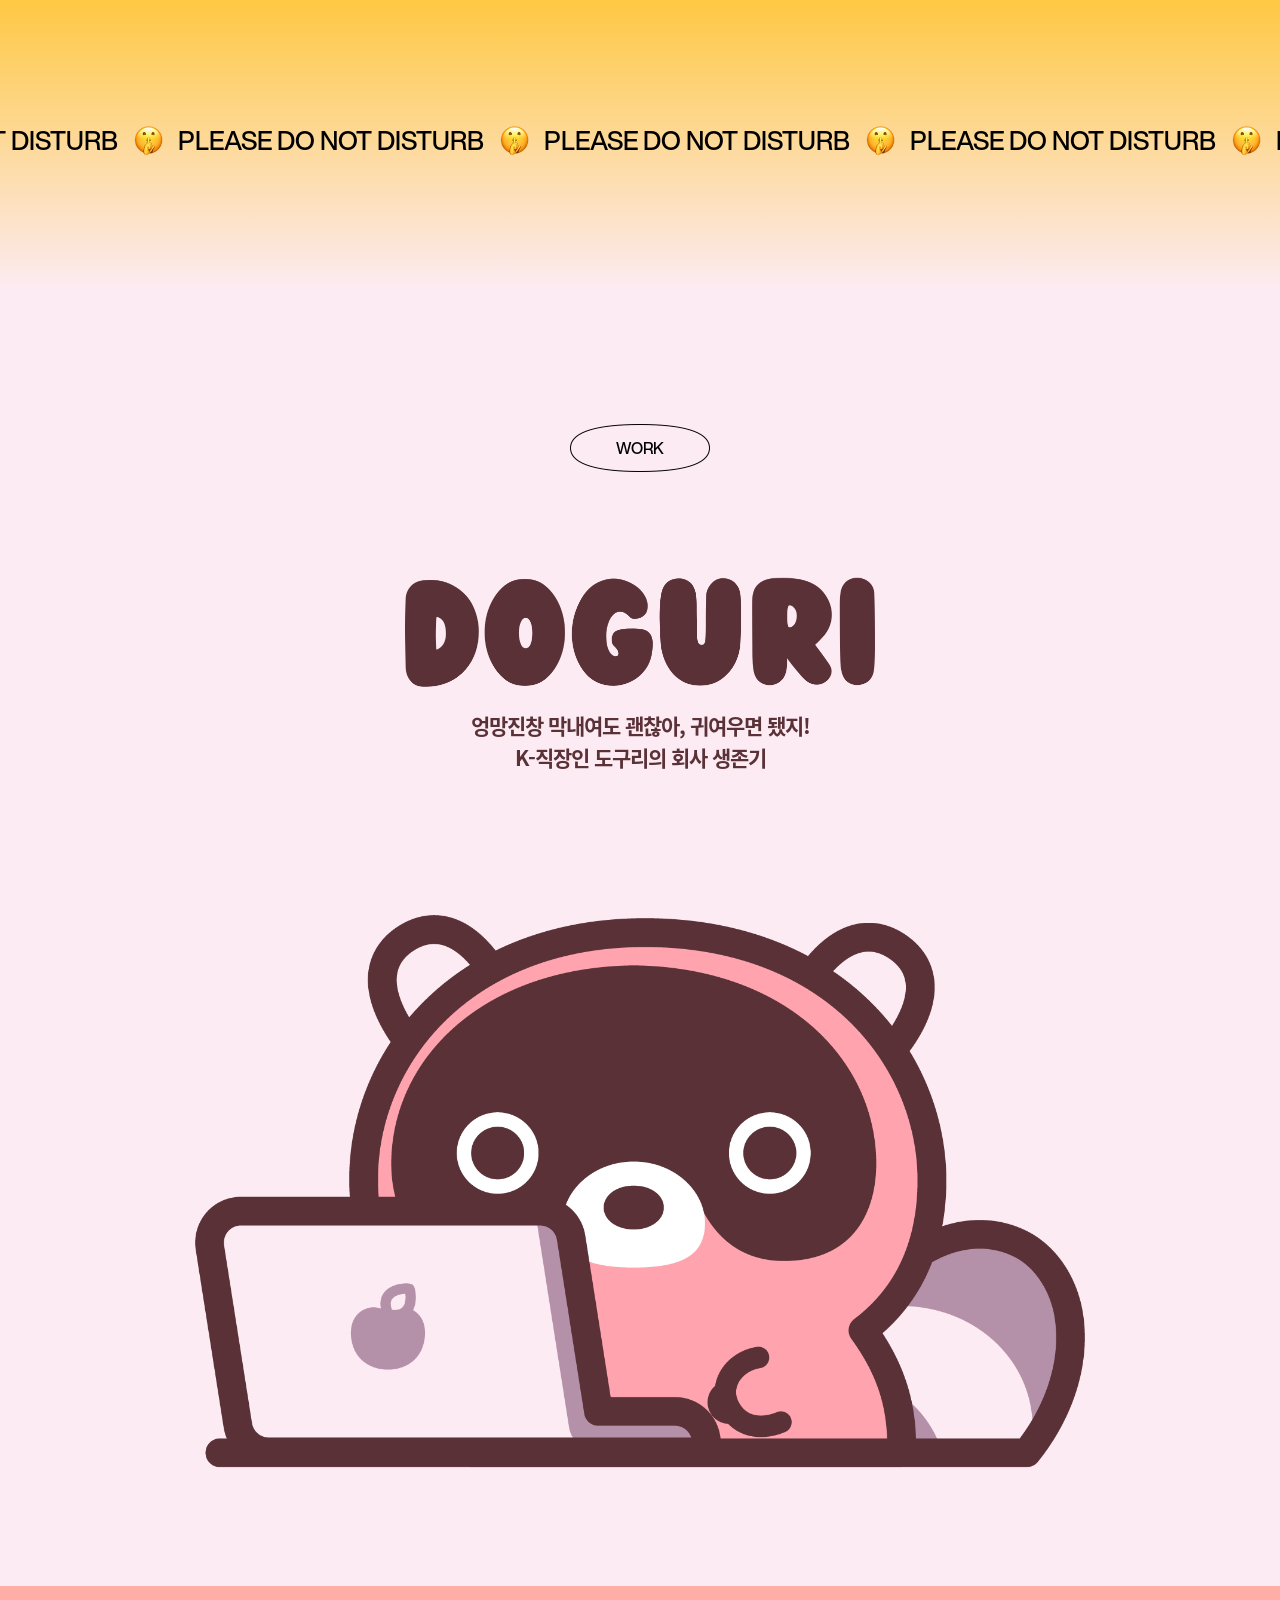
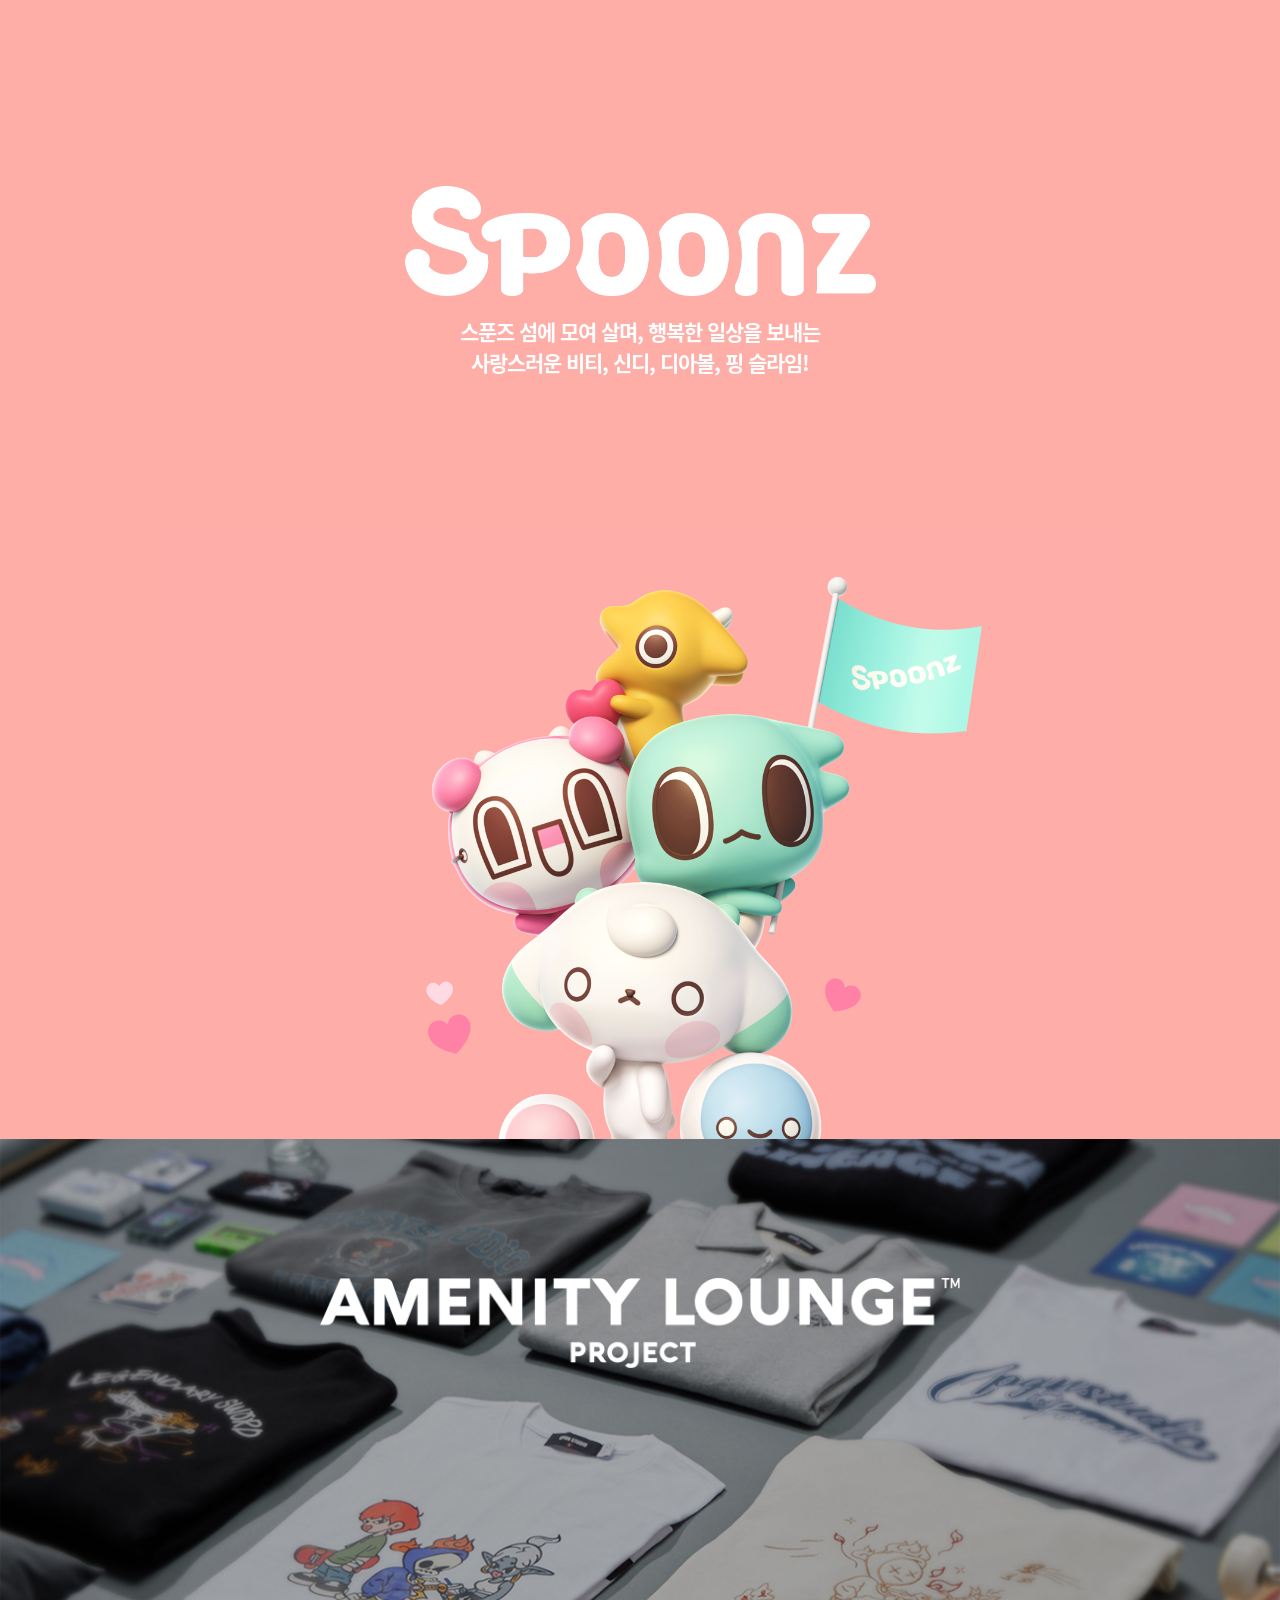
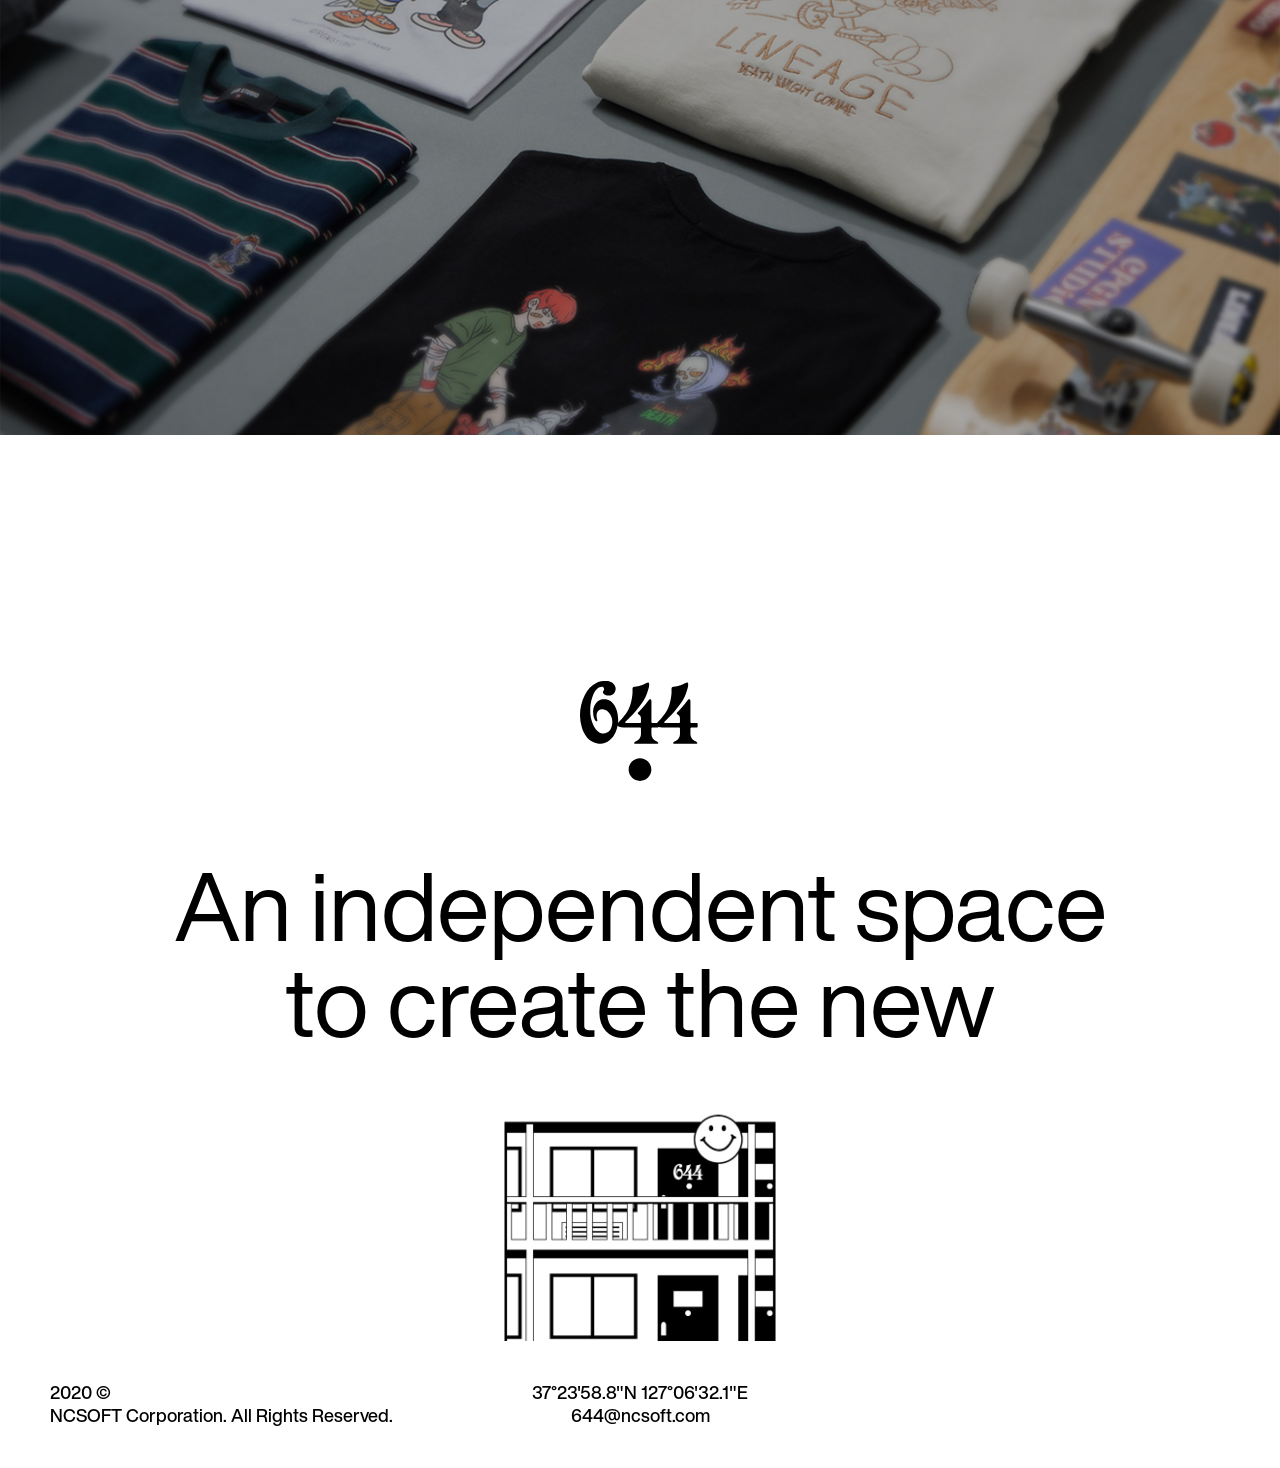
==== commit e5d20930: "finish" ====
--- a/html/index.html
+++ b/html/index.html
@@ -236,6 +236,7 @@
     </main>
     <script>
       const wt = $(window).scrollTop();
+      console.log(wt);
       const header = $("#header");
       const aboutTop = $("#about").offset().top;
       // add class to header, bgAni
@@ -250,15 +251,17 @@
         $("#mainVisual").removeClass("off");
       }
       function gsapHeaderOn() {
+        gsap.killTweensOf(header);
         gsap.from(header, { y: -100, ease: "linear", duration: 0.4 });
       }
       function gsapHeaderOff() {
+        gsap.killTweensOf(header);
         gsap.to(header, { y: -100, ease: "linear", duration: 0.4 });
       }
 
       // 마우스 휠을 내리면 사라지고 올리면 나오는 헤더
       function controlHeader() {
-        $("body").on("mousewheel", function (e) {
+        $("body").on("scroll", function (e) {
           const deltaY = e.originalEvent.deltaY;
           console.log(e);
           console.log(wt);
@@ -332,7 +335,7 @@
           ease: "linear",
           onUpdate: function () {
             count100.text(fillZero(Math.round(count.count100), 3));
-            $("body").css("overflow", "hidden");
+            // $("body").css("overflow-y", "hidden");
             $(window).scrollTop(0);
           },
           onComplete: () => {
--- a/css/layout.css
+++ b/css/layout.css
@@ -26,7 +26,8 @@
   font-family: "HelveticaMedium", "Arial", sans-serif;
   word-break: keep-all;
   text-transform: uppercase;
-  overflow: hidden;
+  overflow-y: hidden;
+  overflow-x: hidden;
 }
 
 #header {
@@ -64,12 +65,10 @@
 }
 #header a:hover {
   color: #fc0000;
-  -webkit-animation: gnbMove 1.2s linear infinite forwards;
-          animation: gnbMove 1.2s linear infinite forwards;
+  animation: gnbMove 1.2s linear infinite forwards;
 }
 #header a:hover::after {
-  -webkit-animation: gnbMove 1.2s linear infinite forworads;
-          animation: gnbMove 1.2s linear infinite forworads;
+  animation: gnbMove 1.2s linear infinite forworads;
 }
 #header a span {
   display: block;
@@ -115,15 +114,6 @@
   content: attr(data-title);
 }
 
-@-webkit-keyframes gnbMove {
-  0% {
-    right: 0%;
-  }
-  100% {
-    right: -100%;
-  }
-}
-
 @keyframes gnbMove {
   0% {
     right: 0%;
--- a/css/main.css
+++ b/css/main.css
@@ -112,7 +112,6 @@
   justify-content: center;
   width: 300px;
   height: 160px;
-  position: fixed;
   overflow: hidden;
   padding: 0 30px;
   font-family: "644Number";
@@ -123,6 +122,7 @@
   top: 50%;
   left: 50%;
   transform: translate(-50%, -50%);
+  position: fixed;
 }
 #mainVisual .contents .count .count100 {
   position: fixed;
